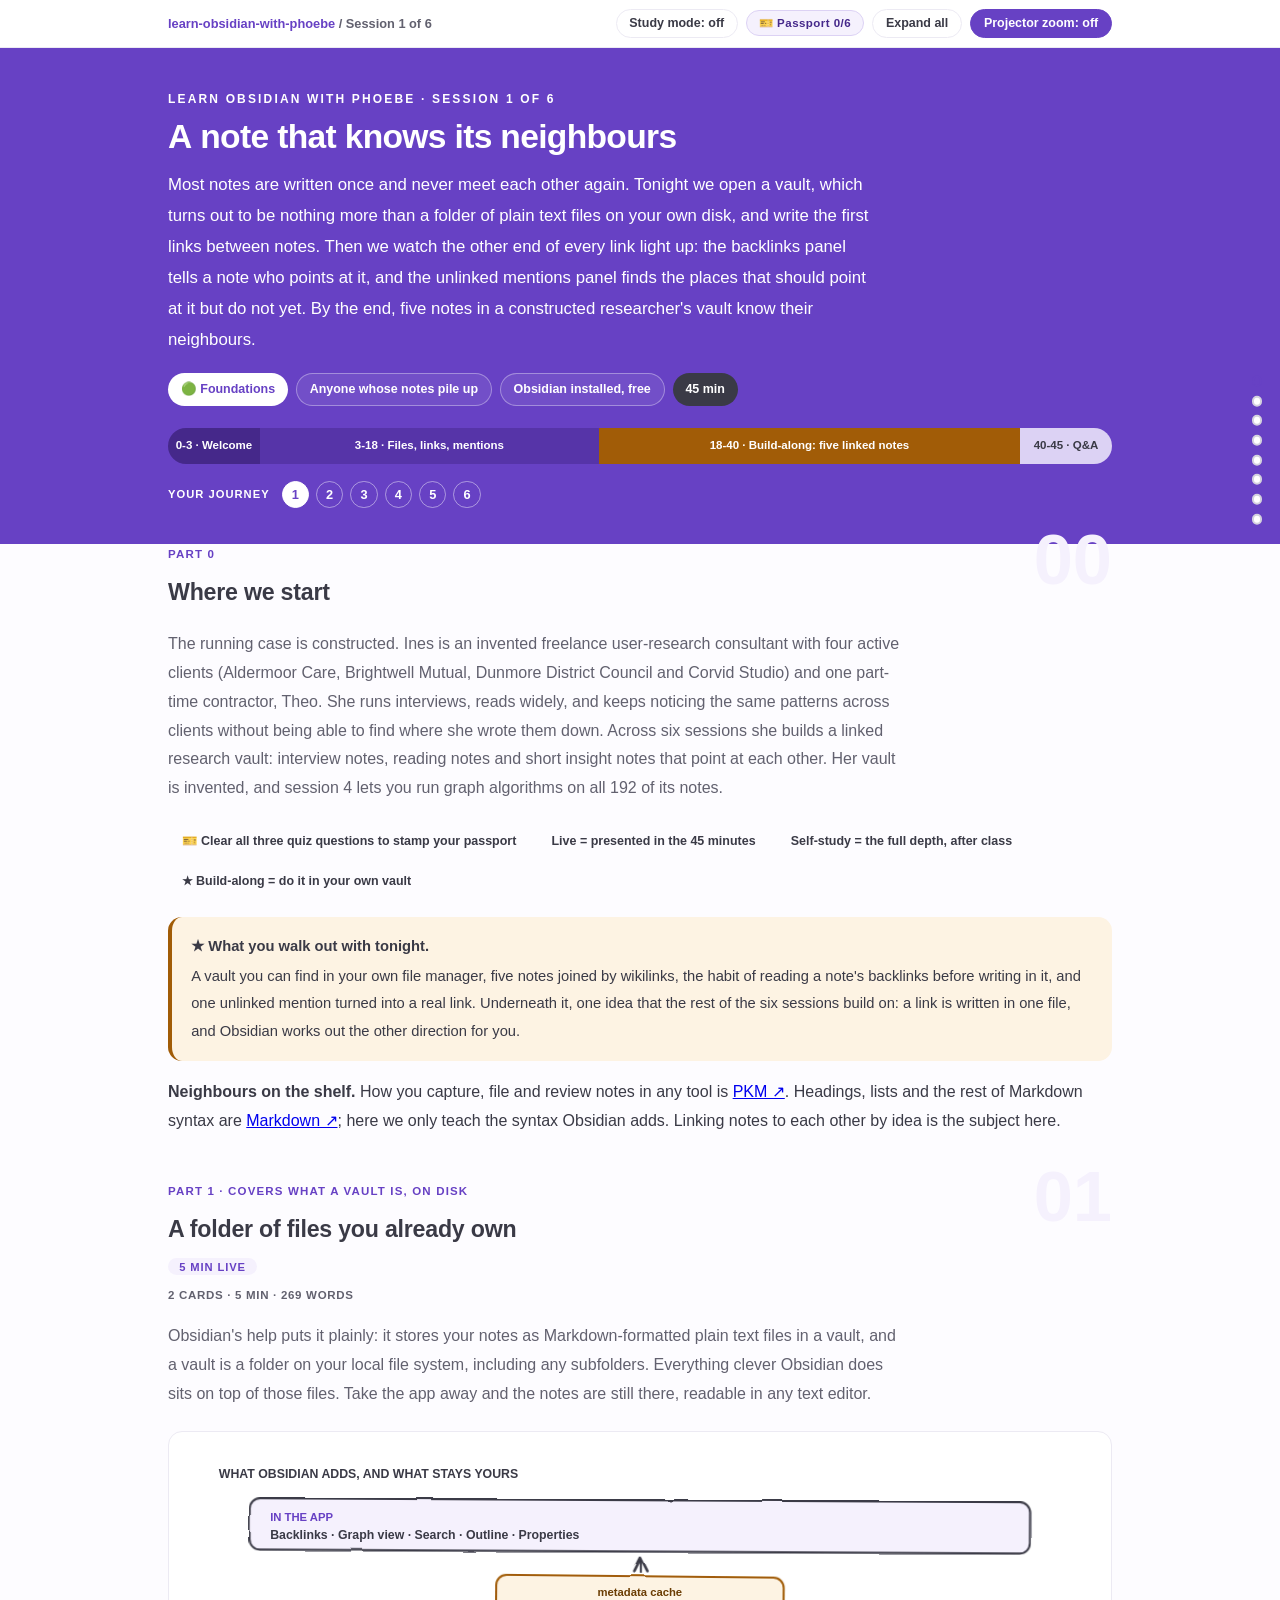
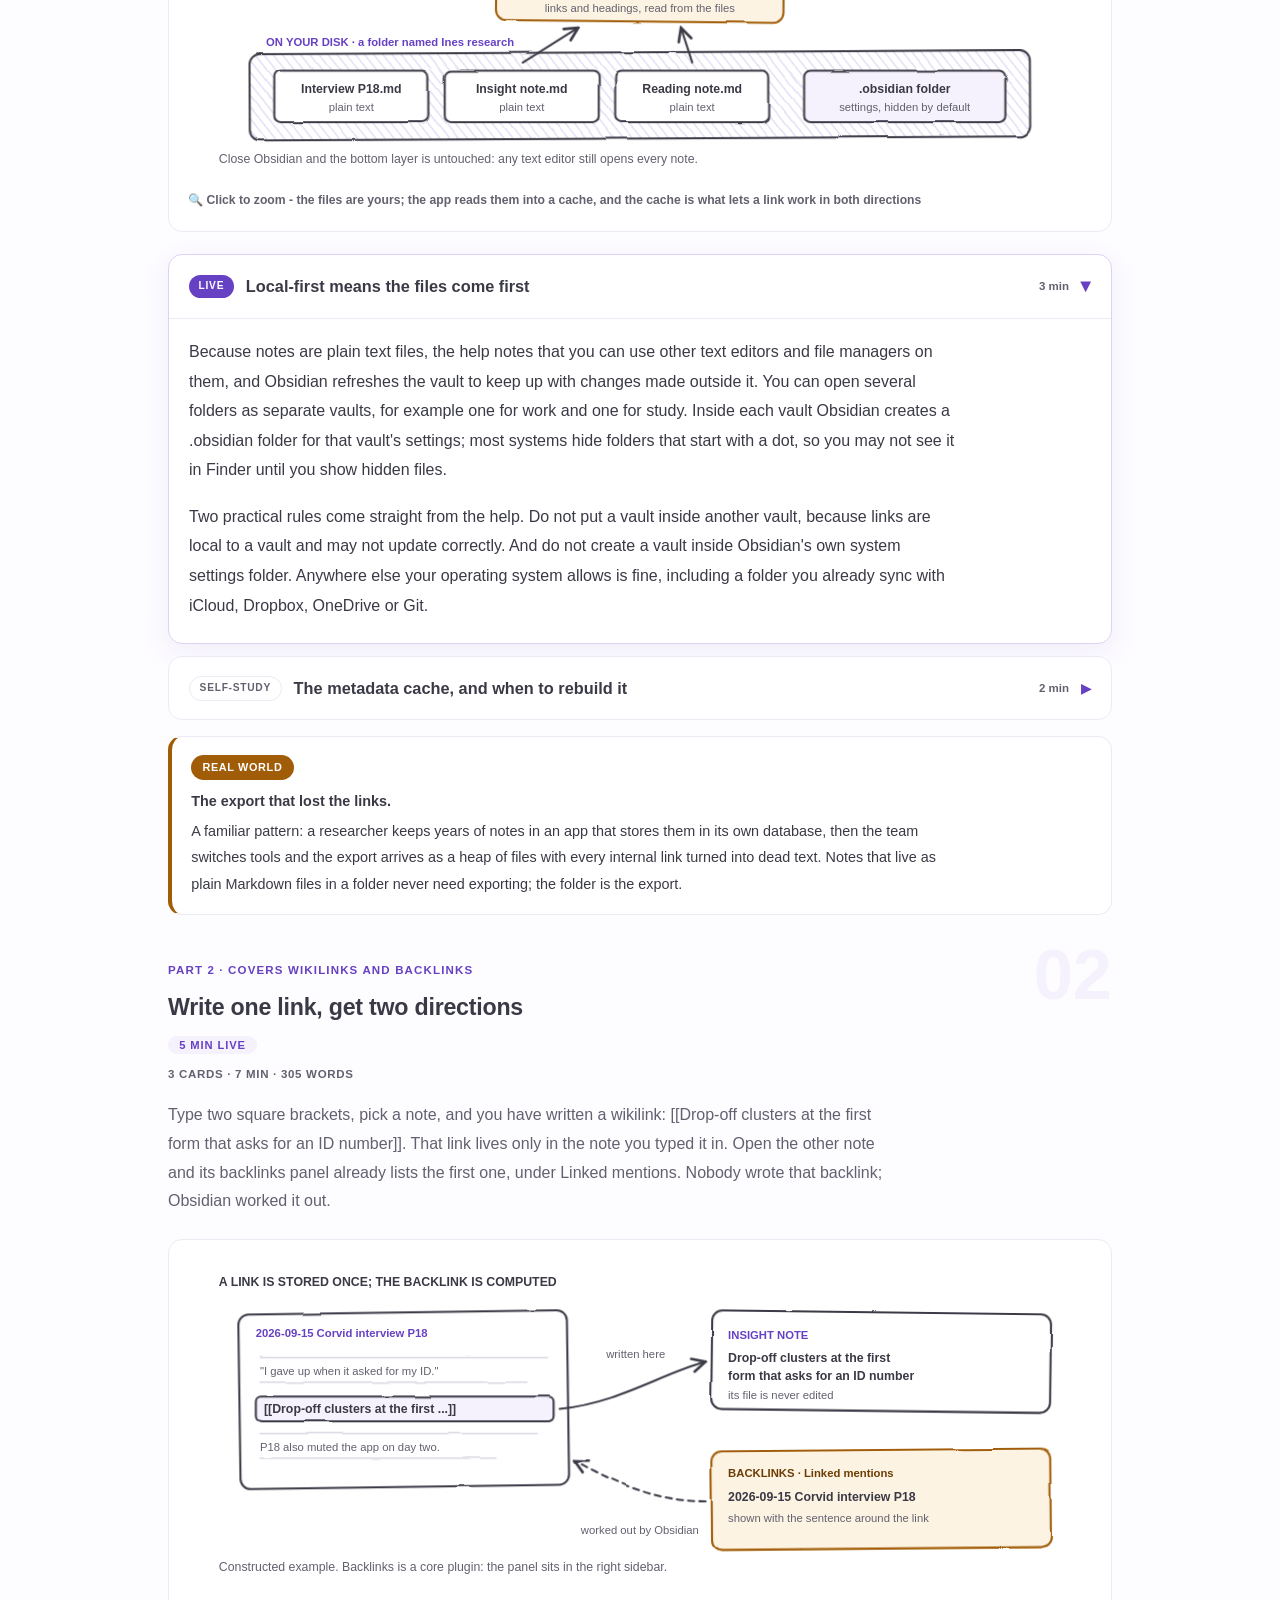
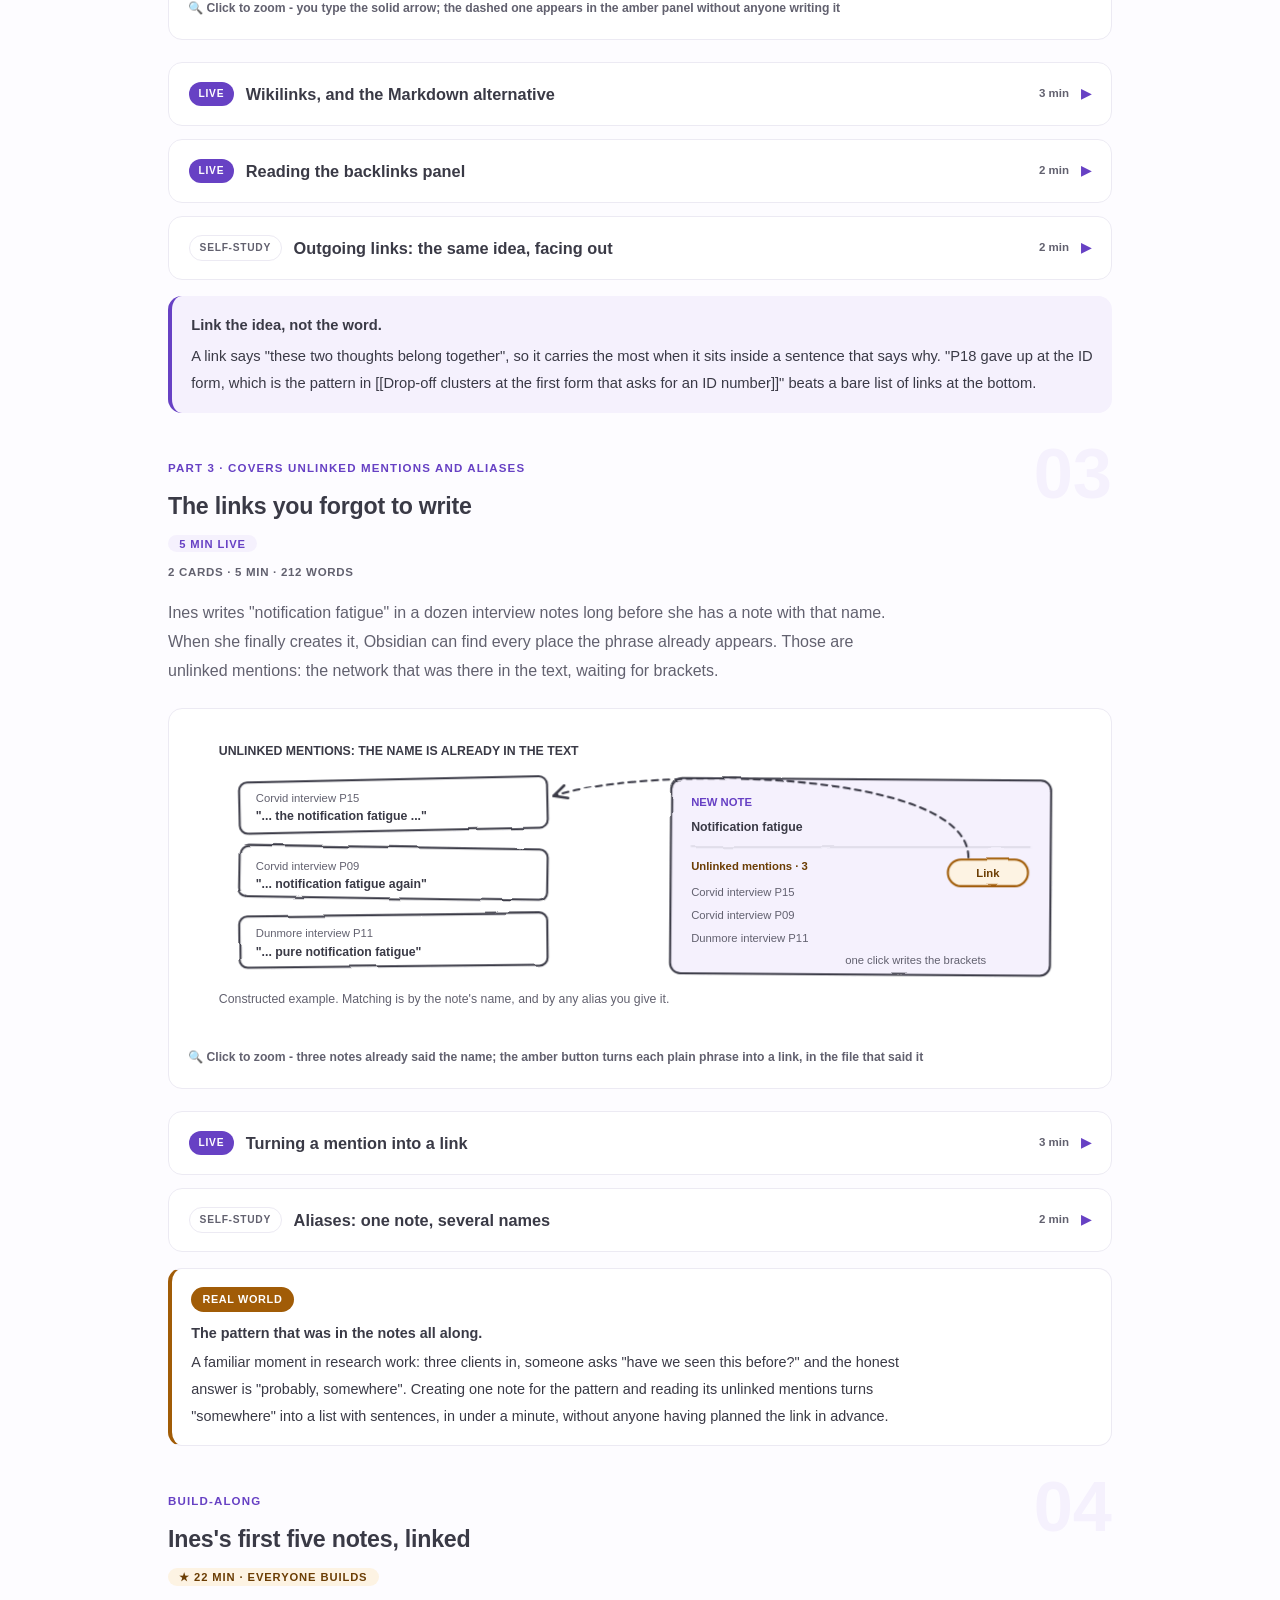
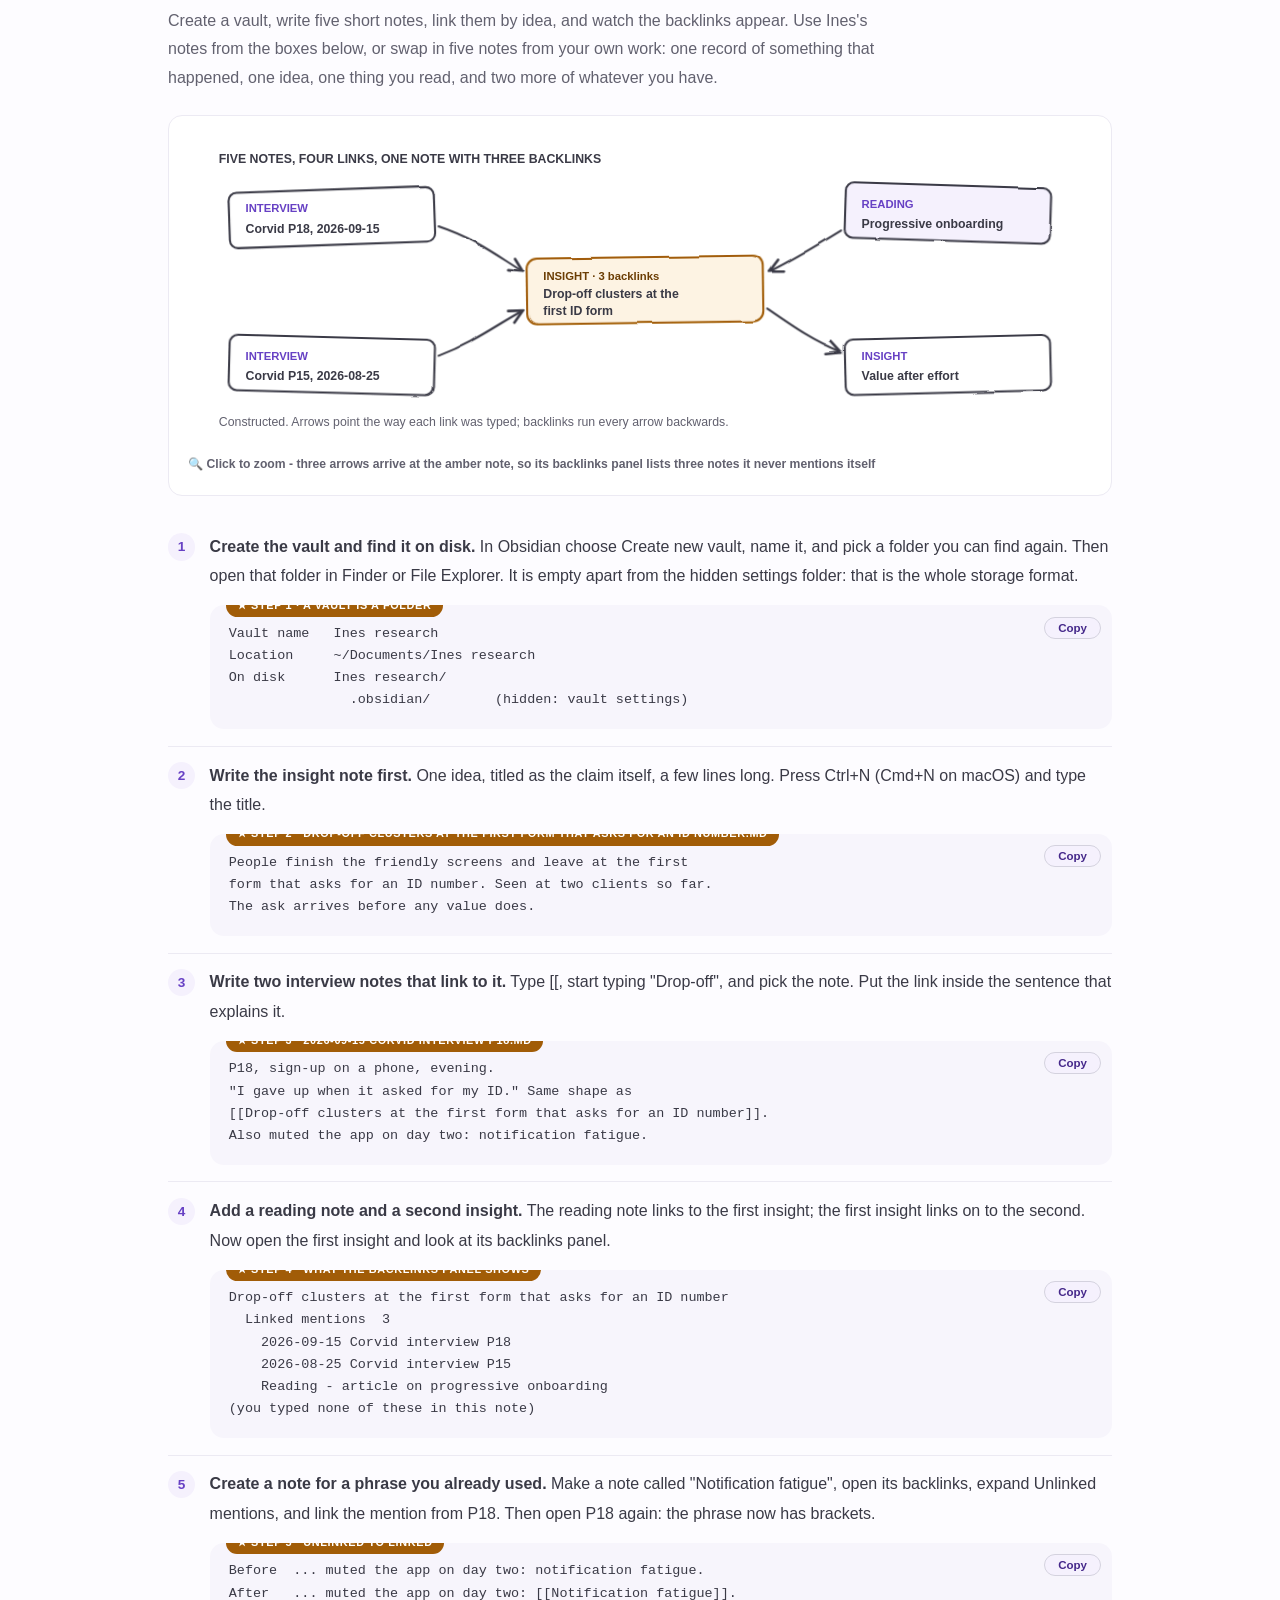
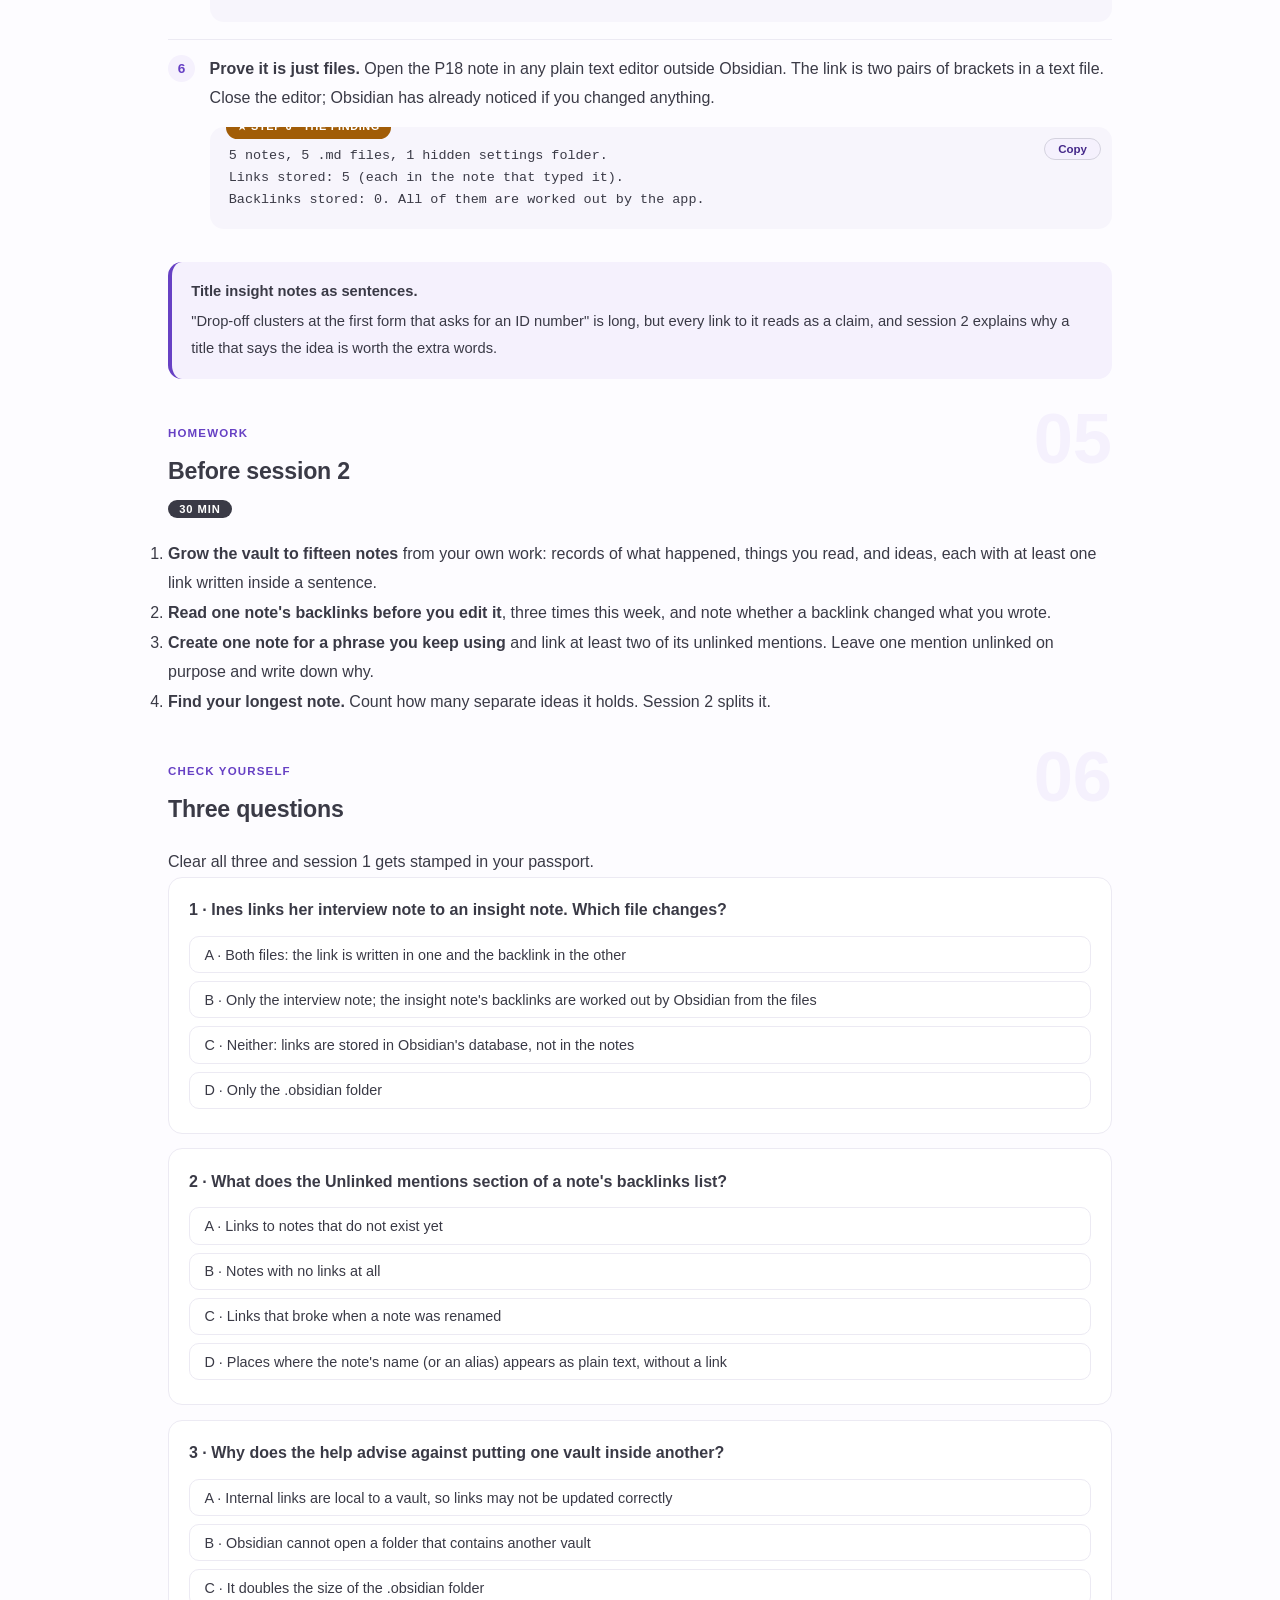
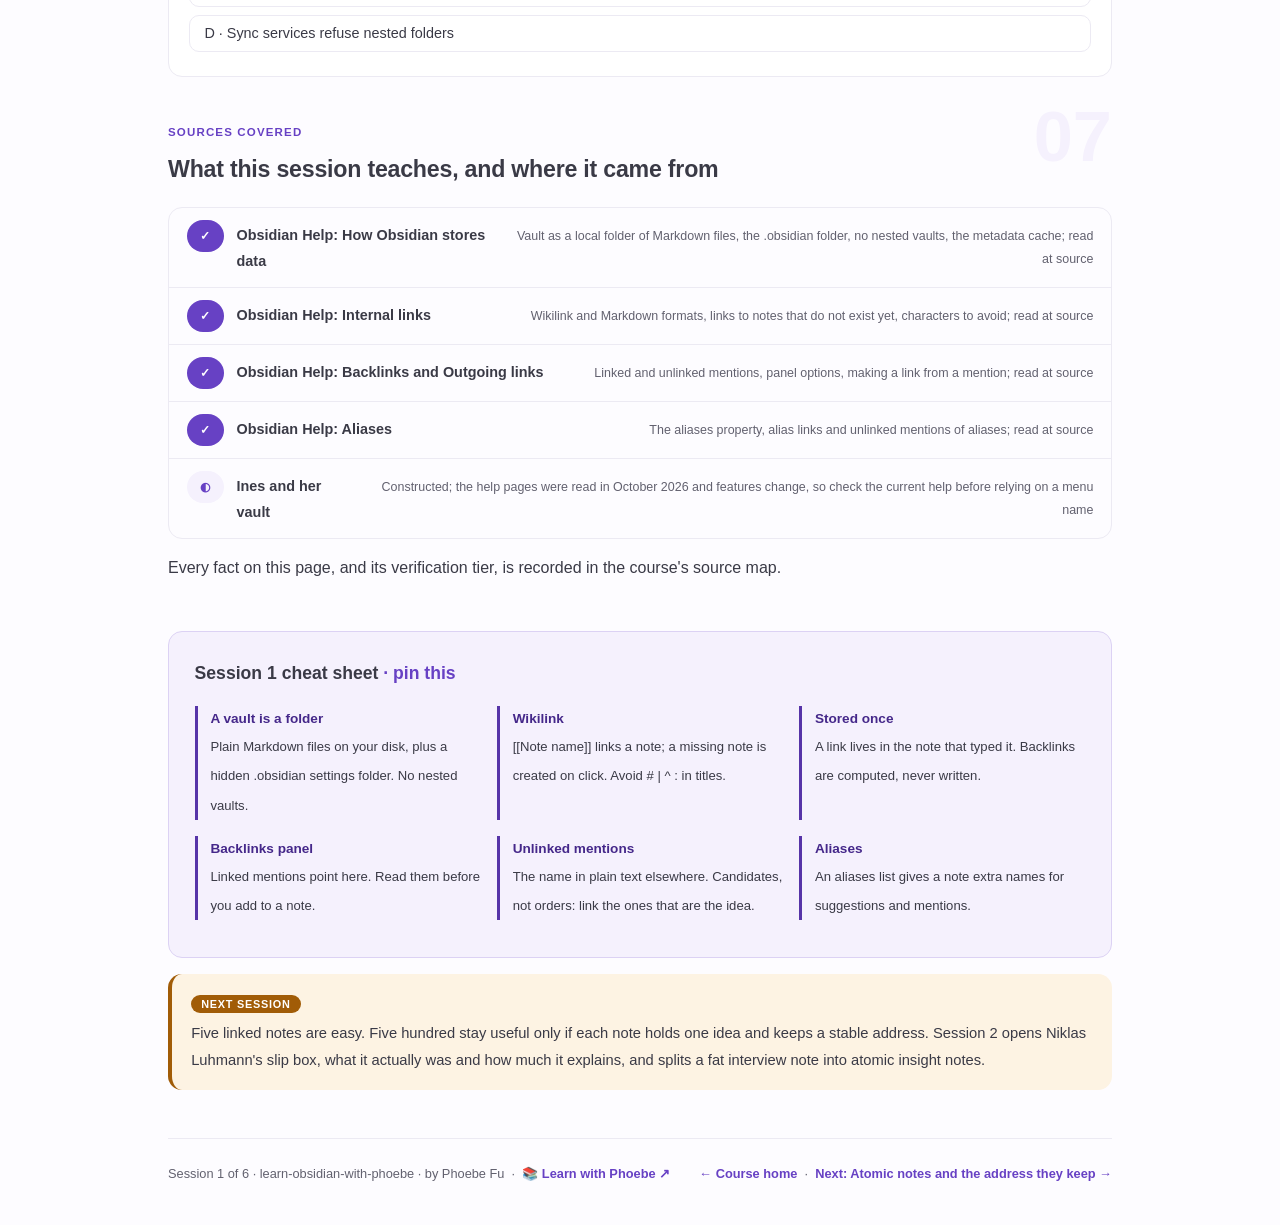
==== courses/01-a-note-that-knows-its-neighbours.html @ ac63a43f "Build learn-obsidian-with-phoebe: six sessions, landing page and in-browser bench All pages pass gat" ====
<!DOCTYPE html>
<html lang="en">
<head>
<meta charset="UTF-8">
<meta name="viewport" content="width=device-width, initial-scale=1.0">
<!-- social:start -->
<meta name="description" content="Session 1 of 6. A vault is a folder of plain Markdown files on your own disk. Write a wikilink in one note and Obsidian shows the other note who points at it: backlinks, linked and unlinked mentions, built on files you own.">
<meta property="og:type" content="article">
<meta property="og:site_name" content="Learn with Phoebe">
<meta property="og:title" content="A note that knows its neighbours - learn obsidian with phoebe">
<meta property="og:description" content="Session 1 of 6. Local files, wikilinks, backlinks and unlinked mentions: a note that knows who points at it.">
<meta property="og:url" content="https://phoebefu6.github.io/learn-obsidian-with-phoebe/courses/01-a-note-that-knows-its-neighbours.html">
<meta property="og:image" content="https://phoebefu6.github.io/learn-obsidian-with-phoebe/assets/og-cover.png">
<meta property="og:image:width" content="1200">
<meta property="og:image:height" content="630">
<meta name="twitter:card" content="summary_large_image">
<meta name="twitter:title" content="A note that knows its neighbours - learn obsidian with phoebe">
<meta name="twitter:description" content="Session 1 of 6. Local files, wikilinks, backlinks and unlinked mentions.">
<meta name="twitter:image" content="https://phoebefu6.github.io/learn-obsidian-with-phoebe/assets/og-cover.png">
<!-- social:end -->
<title>Session 1 · A note that knows its neighbours - learn obsidian with phoebe</title>
<link rel="stylesheet" href="../assets/style.css?v=2">
</head>
<body>

<div class="toolbar">
  <div class="wrap">
    <span class="crumb"><a href="../index.html">learn-obsidian-with-phoebe</a> / Session 1 of 6</span>
    <button class="btn" id="toggle-all" type="button">Expand all</button>
    <button class="btn primary" id="zoom-toggle" type="button">Projector zoom: off</button>
  </div>
</div>

<header class="masthead">
  <div class="wrap">
    <div class="eyebrow">Learn Obsidian with Phoebe · Session 1 of 6</div>
    <h1>A note that knows its <span class="accent">neighbours</span></h1>
    <p class="sub">Most notes are written once and never meet each other again. Tonight we open a vault, which turns out to be nothing more than a folder of plain text files on your own disk, and write the first links between notes. Then we watch the other end of every link light up: the backlinks panel tells a note who points at it, and the unlinked mentions panel finds the places that should point at it but do not yet. By the end, five notes in a constructed researcher's vault know their neighbours.</p>
    <div class="chip-row">
      <span class="chip level">🟢 Foundations</span>
      <span class="chip audience">Anyone whose notes pile up</span>
      <span class="chip audience">Obsidian installed, free</span>
      <span class="chip time">45 min</span>
    </div>
    <div class="agenda">
      <span class="a1" style="flex:1">0-3 · Welcome</span>
      <span class="a2" style="flex:4">3-18 · Files, links, mentions</span>
      <span class="a3" style="flex:5">18-40 · Build-along: five linked notes</span>
      <span class="a4" style="flex:1">40-45 · Q&amp;A</span>
    </div>
  </div>
</header>

<main class="wrap">

  <section class="section" id="intro">
    <div class="section-kicker">
      <span class="klabel">Part 0</span>
      <h2>Where we start</h2>
    </div>
    <p class="lede">The running case is constructed. Ines is an invented freelance user-research consultant with four active clients (Aldermoor Care, Brightwell Mutual, Dunmore District Council and Corvid Studio) and one part-time contractor, Theo. She runs interviews, reads widely, and keeps noticing the same patterns across clients without being able to find where she wrote them down. Across six sessions she builds a linked research vault: interview notes, reading notes and short insight notes that point at each other. Her vault is invented, and session 4 lets you run graph algorithms on all 192 of its notes.</p>

    <div class="legend">
      <span class="pill">🎫 Clear all three quiz questions to stamp your passport</span>
      <span class="pill">Live = presented in the 45 minutes</span>
      <span class="pill">Self-study = the full depth, after class</span>
      <span class="pill">★ Build-along = do it in your own vault</span>
    </div>

    <div class="callout win">
      <p><strong>★ What you walk out with tonight.</strong> A vault you can find in your own file manager, five notes joined by wikilinks, the habit of reading a note's backlinks before writing in it, and one unlinked mention turned into a real link. Underneath it, one idea that the rest of the six sessions build on: a link is written in one file, and Obsidian works out the other direction for you.</p>
    </div>

    <p><strong>Neighbours on the shelf.</strong> How you capture, file and review notes in any tool is <a href="https://phoebefu6.github.io/learn-pkm-with-phoebe/">PKM ↗</a>. Headings, lists and the rest of Markdown syntax are <a href="https://phoebefu6.github.io/learn-markdown-with-phoebe/">Markdown ↗</a>; here we only teach the syntax Obsidian adds. Linking notes to each other by idea is the subject here.</p>
  </section>

  <section class="section" id="part-1">
    <div class="section-kicker">
      <span class="klabel">Part 1 · covers what a vault is, on disk</span>
      <h2>A folder of files you already own</h2>
      <span class="tag concept">5 min live</span>
    </div>
    <p class="lede">Obsidian's help puts it plainly: it stores your notes as Markdown-formatted plain text files in a vault, and a vault is a folder on your local file system, including any subfolders. Everything clever Obsidian does sits on top of those files. Take the app away and the notes are still there, readable in any text editor.</p>

    <figure class="zoomable">
      <svg viewBox="0 0 880 320" xmlns="http://www.w3.org/2000/svg" role="img" aria-label="Two layers. The bottom layer is a folder on your disk named Ines research, holding plain Markdown files and a hidden .obsidian settings folder; any text editor can open the files. The top layer is Obsidian, which reads the files into a metadata cache and from it draws backlinks, the graph view, search and the outline. Arrows go up from files to cache to features. The metadata cache is highlighted in amber as the piece that makes links work both ways.">
        <defs>
          <filter id="o1aSk" x="-3%" y="-3%" width="106%" height="106%"><feTurbulence type="fractalNoise" baseFrequency="0.02" numOctaves="2" seed="11" result="n"/><feDisplacementMap in="SourceGraphic" in2="n" scale="2.4" xChannelSelector="R" yChannelSelector="G"/></filter>
          <pattern id="o1aHc" patternUnits="userSpaceOnUse" width="7" height="7" patternTransform="rotate(-38)"><line x1="0" y1="0" x2="0" y2="7" stroke="#6741C4" stroke-width="1" opacity=".5"/></pattern>
          <marker id="o1aAr" viewBox="0 0 10 10" refX="9" refY="5" markerWidth="8" markerHeight="8" orient="auto"><path d="M1 1 L9 5 L1 9" fill="none" stroke="#3A3A46" stroke-width="1.6" stroke-linecap="round"/></marker>
        </defs>
        <style>
          .o1aH { font: 800 12px Inter, sans-serif; fill: #3A3A46; }
          .o1aL { font: 600 12px Inter, sans-serif; fill: #3A3A46; }
          .o1aS { font: 400 11px Inter, sans-serif; fill: #62616F; }
          .o1aB { font: 800 11px Inter, sans-serif; fill: #6B3D04; }
          .o1aA { font: 700 11px Inter, sans-serif; fill: #6741C4; }
          .o1aN { font: 400 12px Inter, sans-serif; fill: #62616F; }
        </style>

        <text class="o1aH" x="30" y="26">WHAT OBSIDIAN ADDS, AND WHAT STAYS YOURS</text>

        <g filter="url(#o1aSk)" fill="none" stroke="#3A3A46" stroke-width="2" stroke-linecap="round" stroke-linejoin="round">
          <rect x="60" y="196" width="760" height="84" rx="10" transform="rotate(-0.3 440 238)" fill="url(#o1aHc)"/>
          <rect x="84" y="214" width="150" height="50" rx="6" fill="#FFFFFF"/>
          <rect x="250" y="214" width="150" height="50" rx="6" fill="#FFFFFF"/>
          <rect x="416" y="214" width="150" height="50" rx="6" fill="#FFFFFF"/>
          <rect x="600" y="214" width="196" height="50" rx="6" fill="#F5F1FD"/>
          <rect x="300" y="122" width="280" height="44" rx="10" transform="rotate(0.6 440 144)" fill="#FDF3E3" stroke="#A15C07"/>
          <rect x="60" y="48" width="760" height="50" rx="10" transform="rotate(0.3 440 73)" fill="#F5F1FD"/>
          <path d="M326 206 L380 172" marker-end="url(#o1aAr)"/>
          <path d="M491 206 L480 172" marker-end="url(#o1aAr)"/>
          <path d="M440 118 L440 104" marker-end="url(#o1aAr)"/>
        </g>

        <text class="o1aA" x="76" y="190">ON YOUR DISK · a folder named Ines research</text>
        <text class="o1aL" x="159" y="236" text-anchor="middle">Interview P18.md</text>
        <text class="o1aS" x="159" y="253" text-anchor="middle">plain text</text>
        <text class="o1aL" x="325" y="236" text-anchor="middle">Insight note.md</text>
        <text class="o1aS" x="325" y="253" text-anchor="middle">plain text</text>
        <text class="o1aL" x="491" y="236" text-anchor="middle">Reading note.md</text>
        <text class="o1aS" x="491" y="253" text-anchor="middle">plain text</text>
        <text class="o1aL" x="698" y="236" text-anchor="middle">.obsidian folder</text>
        <text class="o1aS" x="698" y="253" text-anchor="middle">settings, hidden by default</text>
        <text class="o1aB" x="440" y="141" text-anchor="middle">metadata cache</text>
        <text class="o1aS" x="440" y="157" text-anchor="middle">links and headings, read from the files</text>
        <text class="o1aA" x="80" y="68">IN THE APP</text>
        <text class="o1aL" x="80" y="86">Backlinks · Graph view · Search · Outline · Properties</text>

        <text class="o1aN" x="30" y="304">Close Obsidian and the bottom layer is untouched: any text editor still opens every note.</text>
      </svg>
      <figcaption>🔍 Click to zoom - the files are yours; the app reads them into a cache, and the cache is what lets a link work in both directions</figcaption>
    </figure>

    <details class="card" open>
      <summary><span class="mode live">Live</span>Local-first means the files come first<span class="mini">3 min</span><span class="caret">▶</span></summary>
      <div class="body">
        <p>Because notes are plain text files, the help notes that you can use other text editors and file managers on them, and Obsidian refreshes the vault to keep up with changes made outside it. You can open several folders as separate vaults, for example one for work and one for study. Inside each vault Obsidian creates a <span class="mono">.obsidian</span> folder for that vault's settings; most systems hide folders that start with a dot, so you may not see it in Finder until you show hidden files.</p>
        <p>Two practical rules come straight from the help. Do not put a vault inside another vault, because links are local to a vault and may not update correctly. And do not create a vault inside Obsidian's own system settings folder. Anywhere else your operating system allows is fine, including a folder you already sync with iCloud, Dropbox, OneDrive or Git.</p>
      </div>
    </details>

    <details class="card">
      <summary><span class="mode self">Self-study</span>The metadata cache, and when to rebuild it<span class="mini">2 min</span><span class="caret">▶</span></summary>
      <div class="body">
        <p>To stay fast, Obsidian keeps a local record of metadata about the files in your vault, which the help calls the <strong>metadata cache</strong>. It powers many features, from the graph view to the outline. It is rebuilt from the files, never the other way round, so it can be thrown away safely. If it ever drifts out of sync with the files (rare, usually after heavy edits outside the app), rebuild it under Settings, Files and links.</p>
        <p>This is the quiet reason backlinks work. A link is written in exactly one file, the one that contains <span class="mono">[[...]]</span>. The note being linked to is never edited. Obsidian reads every file, notices the link, and shows it from the other side. Part 2 makes that visible.</p>
      </div>
    </details>

    <div class="callout example">
      <span class="ex-pill">Real world</span>
      <p><strong>The export that lost the links.</strong> A familiar pattern: a researcher keeps years of notes in an app that stores them in its own database, then the team switches tools and the export arrives as a heap of files with every internal link turned into dead text. Notes that live as plain Markdown files in a folder never need exporting; the folder is the export.</p>
    </div>
  </section>

  <section class="section" id="part-2">
    <div class="section-kicker">
      <span class="klabel">Part 2 · covers wikilinks and backlinks</span>
      <h2>Write one link, get two directions</h2>
      <span class="tag concept">5 min live</span>
    </div>
    <p class="lede">Type two square brackets, pick a note, and you have written a wikilink: <span class="mono">[[Drop-off clusters at the first form that asks for an ID number]]</span>. That link lives only in the note you typed it in. Open the other note and its backlinks panel already lists the first one, under Linked mentions. Nobody wrote that backlink; Obsidian worked it out.</p>

    <figure class="zoomable">
      <svg viewBox="0 0 880 320" xmlns="http://www.w3.org/2000/svg" role="img" aria-label="Left: Ines's interview note for Corvid participant 18, whose text contains a wikilink to an insight note. A solid arrow, labelled written here, runs from the interview to the insight note on the right. Under the insight note, its backlinks panel lists the interview under Linked mentions, joined by a dashed arrow labelled worked out by Obsidian. The backlinks panel is highlighted in amber. The insight note's file is unchanged.">
        <defs>
          <filter id="o1bSk" x="-3%" y="-3%" width="106%" height="106%"><feTurbulence type="fractalNoise" baseFrequency="0.02" numOctaves="2" seed="23" result="n"/><feDisplacementMap in="SourceGraphic" in2="n" scale="2.4" xChannelSelector="R" yChannelSelector="G"/></filter>
          <marker id="o1bAr" viewBox="0 0 10 10" refX="9" refY="5" markerWidth="8" markerHeight="8" orient="auto"><path d="M1 1 L9 5 L1 9" fill="none" stroke="#3A3A46" stroke-width="1.6" stroke-linecap="round"/></marker>
        </defs>
        <style>
          .o1bH { font: 800 12px Inter, sans-serif; fill: #3A3A46; }
          .o1bL { font: 600 12px Inter, sans-serif; fill: #3A3A46; }
          .o1bS { font: 400 11px Inter, sans-serif; fill: #62616F; }
          .o1bB { font: 800 11px Inter, sans-serif; fill: #6B3D04; }
          .o1bA { font: 700 11px Inter, sans-serif; fill: #6741C4; }
          .o1bN { font: 400 12px Inter, sans-serif; fill: #62616F; }
        </style>

        <text class="o1bH" x="30" y="26">A LINK IS STORED ONCE; THE BACKLINK IS COMPUTED</text>

        <g filter="url(#o1bSk)" fill="none" stroke="#3A3A46" stroke-width="2" stroke-linecap="round" stroke-linejoin="round">
          <rect x="50" y="52" width="320" height="170" rx="10" transform="rotate(-0.8 210 137)" fill="#FFFFFF"/>
          <path d="M70 96 L350 96 M70 120 L330 120 M70 170 L340 170 M70 194 L300 194" stroke="#D4D2DE" stroke-width="1.2"/>
          <rect x="66" y="134" width="290" height="24" rx="5" fill="#F5F1FD"/>
          <rect x="510" y="52" width="330" height="96" rx="10" transform="rotate(0.7 675 100)" fill="#FFFFFF"/>
          <rect x="510" y="186" width="330" height="96" rx="10" transform="rotate(-0.5 675 234)" fill="#FDF3E3" stroke="#A15C07"/>
          <path d="M362 146 C420 140 460 112 504 100" marker-end="url(#o1bAr)"/>
          <path d="M504 236 C450 236 410 214 376 196" stroke-dasharray="6 5" marker-end="url(#o1bAr)"/>
        </g>

        <text class="o1bA" x="66" y="76">2026-09-15 Corvid interview P18</text>
        <text class="o1bS" x="70" y="113">"I gave up when it asked for my ID."</text>
        <text class="o1bL" x="74" y="150">[[Drop-off clusters at the first ...]]</text>
        <text class="o1bS" x="70" y="187">P18 also muted the app on day two.</text>
        <text class="o1bA" x="526" y="78">INSIGHT NOTE</text>
        <text class="o1bL" x="526" y="100">Drop-off clusters at the first</text>
        <text class="o1bL" x="526" y="118">form that asks for an ID number</text>
        <text class="o1bS" x="526" y="136">its file is never edited</text>
        <text class="o1bB" x="526" y="212">BACKLINKS · Linked mentions</text>
        <text class="o1bL" x="526" y="236">2026-09-15 Corvid interview P18</text>
        <text class="o1bS" x="526" y="256">shown with the sentence around the link</text>
        <text class="o1bS" x="436" y="96" text-anchor="middle">written here</text>
        <text class="o1bS" x="440" y="268" text-anchor="middle">worked out by Obsidian</text>

        <text class="o1bN" x="30" y="304">Constructed example. Backlinks is a core plugin: the panel sits in the right sidebar.</text>
      </svg>
      <figcaption>🔍 Click to zoom - you type the solid arrow; the dashed one appears in the amber panel without anyone writing it</figcaption>
    </figure>

    <details class="card">
      <summary><span class="mode live">Live</span>Wikilinks, and the Markdown alternative<span class="mini">3 min</span><span class="caret">▶</span></summary>
      <div class="body">
        <p>Obsidian supports two link formats that mean the same thing: the <strong>wikilink</strong> <span class="mono">[[Three laws of motion]]</span> and the standard Markdown link <span class="mono">[Three laws of motion](Three%20laws%20of%20motion.md)</span>. Wikilinks are the default because they are compact. If other tools must read your notes, switch off Use [[Wikilinks]] under Settings, Files and links; typing <span class="mono">[[</span> still autocompletes and Obsidian writes the Markdown form for you.</p>
        <p>A link to a note that does not exist yet is allowed. Click it and Obsidian creates the note. That makes linking a way of planning: write the idea's name now, fill it in later. The help warns that the characters <span class="mono"># | ^ : %% [[ ]]</span> may not work inside a link, so keep them out of note titles.</p>
      </div>
    </details>

    <details class="card">
      <summary><span class="mode live">Live</span>Reading the backlinks panel<span class="mini">2 min</span><span class="caret">▶</span></summary>
      <div class="body">
        <p>The Backlinks core plugin shows two collapsible sections for the active note. <strong>Linked mentions</strong> are notes that contain an internal link to it. <strong>Unlinked mentions</strong> are places where the note's name appears without a link (Part 3). Options let you show more context around each mention, change the sort order and filter the list. If the tab is missing, run Backlinks: Show backlinks from the command palette; turn on Backlink in document to show them at the foot of every note instead.</p>
        <p>The working habit: before you add to a note, read its backlinks. They are every earlier moment you thought this idea was relevant to something else, which is often more useful than the note itself.</p>
      </div>
    </details>

    <details class="card">
      <summary><span class="mode self">Self-study</span>Outgoing links: the same idea, facing out<span class="mini">2 min</span><span class="caret">▶</span></summary>
      <div class="body">
        <p>The Outgoing links core plugin is the mirror image. Its Links section lists every link in the active note; its Unlinked mentions section lists text in the active note that matches the name or alias of another note in the vault. Between the two panels you see a note's whole neighbourhood: who it points at, who points at it, and who it should probably point at.</p>
      </div>
    </details>

    <div class="callout tip">
      <p><strong>Link the idea, not the word.</strong> A link says "these two thoughts belong together", so it carries the most when it sits inside a sentence that says why. "P18 gave up at the ID form, which is the pattern in [[Drop-off clusters at the first form that asks for an ID number]]" beats a bare list of links at the bottom.</p>
    </div>
  </section>

  <section class="section" id="part-3">
    <div class="section-kicker">
      <span class="klabel">Part 3 · covers unlinked mentions and aliases</span>
      <h2>The links you forgot to write</h2>
      <span class="tag concept">5 min live</span>
    </div>
    <p class="lede">Ines writes "notification fatigue" in a dozen interview notes long before she has a note with that name. When she finally creates it, Obsidian can find every place the phrase already appears. Those are unlinked mentions: the network that was there in the text, waiting for brackets.</p>

    <figure class="zoomable">
      <svg viewBox="0 0 880 300" xmlns="http://www.w3.org/2000/svg" role="img" aria-label="Three interview notes on the left each contain the plain phrase notification fatigue, with no brackets. On the right, the new note Notification fatigue starts reading in. Its Unlinked mentions panel lists all three interviews, and one row has a Link button. An arrow shows the click turning the plain phrase into a wikilink in the first interview. The Link button is highlighted in amber.">
        <defs>
          <filter id="o1cSk" x="-3%" y="-3%" width="106%" height="106%"><feTurbulence type="fractalNoise" baseFrequency="0.02" numOctaves="2" seed="37" result="n"/><feDisplacementMap in="SourceGraphic" in2="n" scale="2.4" xChannelSelector="R" yChannelSelector="G"/></filter>
          <marker id="o1cAr" viewBox="0 0 10 10" refX="9" refY="5" markerWidth="8" markerHeight="8" orient="auto"><path d="M1 1 L9 5 L1 9" fill="none" stroke="#3A3A46" stroke-width="1.6" stroke-linecap="round"/></marker>
        </defs>
        <style>
          .o1cH { font: 800 12px Inter, sans-serif; fill: #3A3A46; }
          .o1cL { font: 600 12px Inter, sans-serif; fill: #3A3A46; }
          .o1cS { font: 400 11px Inter, sans-serif; fill: #62616F; }
          .o1cB { font: 800 11px Inter, sans-serif; fill: #6B3D04; }
          .o1cA { font: 700 11px Inter, sans-serif; fill: #6741C4; }
          .o1cN { font: 400 12px Inter, sans-serif; fill: #62616F; }
        </style>

        <text class="o1cH" x="30" y="26">UNLINKED MENTIONS: THE NAME IS ALREADY IN THE TEXT</text>

        <g filter="url(#o1cSk)" fill="none" stroke="#3A3A46" stroke-width="2" stroke-linecap="round" stroke-linejoin="round">
          <rect x="50" y="50" width="300" height="50" rx="8" transform="rotate(-1.2 200 75)" fill="#FFFFFF"/>
          <rect x="50" y="116" width="300" height="50" rx="8" transform="rotate(0.9 200 141)" fill="#FFFFFF"/>
          <rect x="50" y="182" width="300" height="50" rx="8" transform="rotate(-0.6 200 207)" fill="#FFFFFF"/>
          <rect x="470" y="50" width="370" height="190" rx="10" transform="rotate(0.4 655 145)" fill="#F5F1FD"/>
          <path d="M490 116 L820 116" stroke="#D4D2DE" stroke-width="1.2"/>
          <rect x="740" y="128" width="78" height="26" rx="13" fill="#FDF3E3" stroke="#A15C07"/>
          <path d="M760 126 C760 40 450 36 356 66" stroke-dasharray="6 5" marker-end="url(#o1cAr)"/>
        </g>

        <text class="o1cS" x="66" y="72">Corvid interview P15</text>
        <text class="o1cL" x="66" y="90">"... the notification fatigue ..."</text>
        <text class="o1cS" x="66" y="138">Corvid interview P09</text>
        <text class="o1cL" x="66" y="156">"... notification fatigue again"</text>
        <text class="o1cS" x="66" y="204">Dunmore interview P11</text>
        <text class="o1cL" x="66" y="222">"... pure notification fatigue"</text>
        <text class="o1cA" x="490" y="76">NEW NOTE</text>
        <text class="o1cL" x="490" y="100">Notification fatigue</text>
        <text class="o1cB" x="490" y="138">Unlinked mentions · 3</text>
        <text class="o1cB" x="779" y="145" text-anchor="middle">Link</text>
        <text class="o1cS" x="490" y="164">Corvid interview P15</text>
        <text class="o1cS" x="490" y="186">Corvid interview P09</text>
        <text class="o1cS" x="490" y="208">Dunmore interview P11</text>
        <text class="o1cS" x="640" y="230">one click writes the brackets</text>

        <text class="o1cN" x="30" y="268">Constructed example. Matching is by the note's name, and by any alias you give it.</text>
      </svg>
      <figcaption>🔍 Click to zoom - three notes already said the name; the amber button turns each plain phrase into a link, in the file that said it</figcaption>
    </figure>

    <details class="card">
      <summary><span class="mode live">Live</span>Turning a mention into a link<span class="mini">3 min</span><span class="caret">▶</span></summary>
      <div class="body">
        <p>Open the new note's backlinks and expand Unlinked mentions. Each row shows the sentence where the name appears. Linking it rewrites that sentence in the other note with brackets around the phrase, so the link is stored where the mention was, exactly like a link you typed. The Outgoing links panel offers the same move from the other side; there the help's instruction is to click the button with the note's name.</p>
        <p>Not every mention deserves a link. "Notification fatigue" in a quote from P15 is the idea; "notification fatigue" in an email subject you pasted is not. Unlinked mentions is a list of candidates, and the judgement stays with you. Session 4 measures what happens when you link every mention without judgement.</p>
      </div>
    </details>

    <details class="card">
      <summary><span class="mode self">Self-study</span>Aliases: one note, several names<span class="mini">2 min</span><span class="caret">▶</span></summary>
      <div class="body">
        <p>People write the same idea several ways. Add an <span class="mono">aliases</span> property to the note, as a YAML list, and Obsidian treats each alias as another name: aliases appear in link suggestions, and Backlinks finds unlinked mentions of them too. Linking through an alias writes the link as <span class="mono">[[Notification fatigue|alert overload]]</span>, keeping the real note name as the destination.</p>
        <div class="prompt-box good"><span class="label">Front matter on the note "Notification fatigue"</span>---
aliases:
  - alert overload
  - too many notifications
---</div>
        <p>Properties get their own Part in session 3. For now, one alias list is enough.</p>
      </div>
    </details>

    <div class="callout example">
      <span class="ex-pill">Real world</span>
      <p><strong>The pattern that was in the notes all along.</strong> A familiar moment in research work: three clients in, someone asks "have we seen this before?" and the honest answer is "probably, somewhere". Creating one note for the pattern and reading its unlinked mentions turns "somewhere" into a list with sentences, in under a minute, without anyone having planned the link in advance.</p>
    </div>
  </section>

  <section class="section" id="demo-1">
    <div class="section-kicker">
      <span class="klabel">Build-along</span>
      <h2>Ines's first five notes, linked</h2>
      <span class="tag demo">★ 22 min · everyone builds</span>
    </div>
    <p class="lede">Create a vault, write five short notes, link them by idea, and watch the backlinks appear. Use Ines's notes from the boxes below, or swap in five notes from your own work: one record of something that happened, one idea, one thing you read, and two more of whatever you have.</p>

    <figure class="zoomable">
      <svg viewBox="0 0 880 300" xmlns="http://www.w3.org/2000/svg" role="img" aria-label="Five notes drawn as cards. Two interview notes, Corvid P18 and Corvid P15, each link to an insight note. The insight note Drop-off clusters at the first form that asks for an ID number is in the middle, highlighted in amber, with three links arriving. A reading note on progressive onboarding links to it as well, and the insight links on to a second insight on value after effort. Arrows show the direction each link was written.">
        <defs>
          <filter id="o1dSk" x="-3%" y="-3%" width="106%" height="106%"><feTurbulence type="fractalNoise" baseFrequency="0.02" numOctaves="2" seed="41" result="n"/><feDisplacementMap in="SourceGraphic" in2="n" scale="2.4" xChannelSelector="R" yChannelSelector="G"/></filter>
          <marker id="o1dAr" viewBox="0 0 10 10" refX="9" refY="5" markerWidth="8" markerHeight="8" orient="auto"><path d="M1 1 L9 5 L1 9" fill="none" stroke="#3A3A46" stroke-width="1.6" stroke-linecap="round"/></marker>
        </defs>
        <style>
          .o1dH { font: 800 12px Inter, sans-serif; fill: #3A3A46; }
          .o1dL { font: 600 12px Inter, sans-serif; fill: #3A3A46; }
          .o1dS { font: 400 11px Inter, sans-serif; fill: #62616F; }
          .o1dB { font: 800 11px Inter, sans-serif; fill: #6B3D04; }
          .o1dA { font: 700 11px Inter, sans-serif; fill: #6741C4; }
          .o1dN { font: 400 12px Inter, sans-serif; fill: #62616F; }
        </style>

        <text class="o1dH" x="30" y="26">FIVE NOTES, FOUR LINKS, ONE NOTE WITH THREE BACKLINKS</text>

        <g filter="url(#o1dSk)" fill="none" stroke="#3A3A46" stroke-width="2" stroke-linecap="round" stroke-linejoin="round">
          <rect x="40" y="52" width="200" height="54" rx="8" transform="rotate(-2 140 79)" fill="#FFFFFF"/>
          <rect x="40" y="196" width="200" height="54" rx="8" transform="rotate(1.5 140 223)" fill="#FFFFFF"/>
          <rect x="330" y="118" width="230" height="64" rx="10" transform="rotate(-0.8 445 150)" fill="#FDF3E3" stroke="#A15C07"/>
          <rect x="640" y="48" width="200" height="54" rx="8" transform="rotate(1.8 740 75)" fill="#F5F1FD"/>
          <rect x="640" y="196" width="200" height="54" rx="8" transform="rotate(-1.4 740 223)" fill="#FFFFFF"/>
          <path d="M244 88 C280 100 300 116 326 132" marker-end="url(#o1dAr)"/>
          <path d="M244 214 C280 200 300 184 326 170" marker-end="url(#o1dAr)"/>
          <path d="M636 92 C610 108 590 120 566 132" marker-end="url(#o1dAr)"/>
          <path d="M564 168 C590 186 610 200 636 210" marker-end="url(#o1dAr)"/>
        </g>

        <text class="o1dA" x="56" y="74">INTERVIEW</text>
        <text class="o1dL" x="56" y="94">Corvid P18, 2026-09-15</text>
        <text class="o1dA" x="56" y="218">INTERVIEW</text>
        <text class="o1dL" x="56" y="238">Corvid P15, 2026-08-25</text>
        <text class="o1dB" x="346" y="140">INSIGHT · 3 backlinks</text>
        <text class="o1dL" x="346" y="158">Drop-off clusters at the</text>
        <text class="o1dL" x="346" y="174">first ID form</text>
        <text class="o1dA" x="656" y="70">READING</text>
        <text class="o1dL" x="656" y="90">Progressive onboarding</text>
        <text class="o1dA" x="656" y="218">INSIGHT</text>
        <text class="o1dL" x="656" y="238">Value after effort</text>

        <text class="o1dN" x="30" y="282">Constructed. Arrows point the way each link was typed; backlinks run every arrow backwards.</text>
      </svg>
      <figcaption>🔍 Click to zoom - three arrows arrive at the amber note, so its backlinks panel lists three notes it never mentions itself</figcaption>
    </figure>

    <div class="steps">
      <div class="step">
        <p><strong>Create the vault and find it on disk.</strong> In Obsidian choose Create new vault, name it, and pick a folder you can find again. Then open that folder in Finder or File Explorer. It is empty apart from the hidden settings folder: that is the whole storage format.</p>
        <div class="prompt-box good"><span class="label">★ Step 1 · a vault is a folder</span>Vault name   Ines research
Location     ~/Documents/Ines research
On disk      Ines research/
               .obsidian/        (hidden: vault settings)</div>
      </div>
      <div class="step">
        <p><strong>Write the insight note first.</strong> One idea, titled as the claim itself, a few lines long. Press Ctrl+N (Cmd+N on macOS) and type the title.</p>
        <div class="prompt-box good"><span class="label">★ Step 2 · Drop-off clusters at the first form that asks for an ID number.md</span>People finish the friendly screens and leave at the first
form that asks for an ID number. Seen at two clients so far.
The ask arrives before any value does.</div>
      </div>
      <div class="step">
        <p><strong>Write two interview notes that link to it.</strong> Type <span class="mono">[[</span>, start typing "Drop-off", and pick the note. Put the link inside the sentence that explains it.</p>
        <div class="prompt-box good"><span class="label">★ Step 3 · 2026-09-15 Corvid interview P18.md</span>P18, sign-up on a phone, evening.
"I gave up when it asked for my ID." Same shape as
[[Drop-off clusters at the first form that asks for an ID number]].
Also muted the app on day two: notification fatigue.</div>
      </div>
      <div class="step">
        <p><strong>Add a reading note and a second insight.</strong> The reading note links to the first insight; the first insight links on to the second. Now open the first insight and look at its backlinks panel.</p>
        <div class="prompt-box good"><span class="label">★ Step 4 · what the backlinks panel shows</span>Drop-off clusters at the first form that asks for an ID number
  Linked mentions  3
    2026-09-15 Corvid interview P18
    2026-08-25 Corvid interview P15
    Reading - article on progressive onboarding
(you typed none of these in this note)</div>
      </div>
      <div class="step">
        <p><strong>Create a note for a phrase you already used.</strong> Make a note called "Notification fatigue", open its backlinks, expand Unlinked mentions, and link the mention from P18. Then open P18 again: the phrase now has brackets.</p>
        <div class="prompt-box good"><span class="label">★ Step 5 · unlinked to linked</span>Before  ... muted the app on day two: notification fatigue.
After   ... muted the app on day two: [[Notification fatigue]].</div>
      </div>
      <div class="step">
        <p><strong>Prove it is just files.</strong> Open the P18 note in any plain text editor outside Obsidian. The link is two pairs of brackets in a text file. Close the editor; Obsidian has already noticed if you changed anything.</p>
        <div class="prompt-box good"><span class="label">★ Step 6 · the finding</span>5 notes, 5 .md files, 1 hidden settings folder.
Links stored: 5 (each in the note that typed it).
Backlinks stored: 0. All of them are worked out by the app.</div>
      </div>
    </div>

    <div class="callout tip">
      <p><strong>Title insight notes as sentences.</strong> "Drop-off clusters at the first form that asks for an ID number" is long, but every link to it reads as a claim, and session 2 explains why a title that says the idea is worth the extra words.</p>
    </div>
  </section>

  <section class="section" id="exercise">
    <div class="section-kicker">
      <span class="klabel">Homework</span>
      <h2>Before session 2</h2>
      <span class="tag exercise">30 min</span>
    </div>
    <ol>
      <li><strong>Grow the vault to fifteen notes</strong> from your own work: records of what happened, things you read, and ideas, each with at least one link written inside a sentence.</li>
      <li><strong>Read one note's backlinks before you edit it</strong>, three times this week, and note whether a backlink changed what you wrote.</li>
      <li><strong>Create one note for a phrase you keep using</strong> and link at least two of its unlinked mentions. Leave one mention unlinked on purpose and write down why.</li>
      <li><strong>Find your longest note.</strong> Count how many separate ideas it holds. Session 2 splits it.</li>
    </ol>
  </section>

  <section class="section" id="quiz">
    <div class="section-kicker">
      <span class="klabel">Check yourself</span>
      <h2>Three questions</h2>
    </div>
    <p>Clear all three and session 1 gets stamped in your passport.</p>

    <div class="quiz-q" data-answer="1">
      <p class="qtext">1 · Ines links her interview note to an insight note. Which file changes?</p>
      <button class="qopt" type="button">A · Both files: the link is written in one and the backlink in the other</button>
      <button class="qopt" type="button">B · Only the interview note; the insight note's backlinks are worked out by Obsidian from the files</button>
      <button class="qopt" type="button">C · Neither: links are stored in Obsidian's database, not in the notes</button>
      <button class="qopt" type="button">D · Only the .obsidian folder</button>
      <p class="qwhy">The link is text in the note that contains it. Backlinks are computed from the metadata cache, which Obsidian rebuilds from the files, so the linked note is never edited. There is no separate database of links to lose.</p>
    </div>

    <div class="quiz-q" data-answer="3">
      <p class="qtext">2 · What does the Unlinked mentions section of a note's backlinks list?</p>
      <button class="qopt" type="button">A · Links to notes that do not exist yet</button>
      <button class="qopt" type="button">B · Notes with no links at all</button>
      <button class="qopt" type="button">C · Links that broke when a note was renamed</button>
      <button class="qopt" type="button">D · Places where the note's name (or an alias) appears as plain text, without a link</button>
      <p class="qwhy">An unlinked mention is the name sitting in the text with no brackets. Linking it writes the brackets in the note where the mention is. Notes with no links are orphans, a graph view filter covered in session 5.</p>
    </div>

    <div class="quiz-q" data-answer="0">
      <p class="qtext">3 · Why does the help advise against putting one vault inside another?</p>
      <button class="qopt" type="button">A · Internal links are local to a vault, so links may not be updated correctly</button>
      <button class="qopt" type="button">B · Obsidian cannot open a folder that contains another vault</button>
      <button class="qopt" type="button">C · It doubles the size of the .obsidian folder</button>
      <button class="qopt" type="button">D · Sync services refuse nested folders</button>
      <p class="qwhy">Links resolve within a vault. A vault nested in another sees the same files from two places, and link updates can go wrong. Separate vaults side by side are fine.</p>
    </div>

    <p class="quiz-score"></p>
  </section>

  <section class="section" id="official">
    <div class="section-kicker">
      <span class="klabel">Sources covered</span>
      <h2>What this session teaches, and where it came from</h2>
    </div>
    <div class="covered">
      <div class="covered-row"><span class="status pill solid">✓</span><span class="name">Obsidian Help: How Obsidian stores data</span><span class="note">Vault as a local folder of Markdown files, the .obsidian folder, no nested vaults, the metadata cache; read at source</span></div>
      <div class="covered-row"><span class="status pill solid">✓</span><span class="name">Obsidian Help: Internal links</span><span class="note">Wikilink and Markdown formats, links to notes that do not exist yet, characters to avoid; read at source</span></div>
      <div class="covered-row"><span class="status pill solid">✓</span><span class="name">Obsidian Help: Backlinks and Outgoing links</span><span class="note">Linked and unlinked mentions, panel options, making a link from a mention; read at source</span></div>
      <div class="covered-row"><span class="status pill solid">✓</span><span class="name">Obsidian Help: Aliases</span><span class="note">The aliases property, alias links and unlinked mentions of aliases; read at source</span></div>
      <div class="covered-row"><span class="status pill light">◐</span><span class="name">Ines and her vault</span><span class="note">Constructed; the help pages were read in October 2026 and features change, so check the current help before relying on a menu name</span></div>
    </div>
    <p class="mono" style="margin-top:14px">Every fact on this page, and its verification tier, is recorded in the course's source map.</p>
  </section>

  <section class="cheat" id="cheatsheet">
    <h3>Session 1 cheat sheet <span>· pin this</span></h3>
    <div class="grid-2">
      <div class="cheat-item"><b>A vault is a folder</b><span>Plain Markdown files on your disk, plus a hidden .obsidian settings folder. No nested vaults.</span></div>
      <div class="cheat-item"><b>Wikilink</b><span>[[Note name]] links a note; a missing note is created on click. Avoid # | ^ : in titles.</span></div>
      <div class="cheat-item"><b>Stored once</b><span>A link lives in the note that typed it. Backlinks are computed, never written.</span></div>
      <div class="cheat-item"><b>Backlinks panel</b><span>Linked mentions point here. Read them before you add to a note.</span></div>
      <div class="cheat-item"><b>Unlinked mentions</b><span>The name in plain text elsewhere. Candidates, not orders: link the ones that are the idea.</span></div>
      <div class="cheat-item"><b>Aliases</b><span>An aliases list gives a note extra names for suggestions and mentions.</span></div>
    </div>
  </section>

  <div class="callout next">
    <span class="nx-pill">Next session</span>
    <p>Five linked notes are easy. Five hundred stay useful only if each note holds one idea and keeps a stable address. Session 2 opens Niklas Luhmann's slip box, what it actually was and how much it explains, and splits a fat interview note into atomic insight notes.</p>
  </div>

  <footer class="pagefoot">
    <span>Session 1 of 6 · learn-obsidian-with-phoebe · by Phoebe Fu &nbsp;·&nbsp; 📚 <a href="https://phoebefu6.github.io/learn-with-phoebe/">Learn with Phoebe ↗</a></span>
    <span><a href="../index.html">← Course home</a> &nbsp;·&nbsp; <a href="02-atomic-notes-and-their-address.html">Next: Atomic notes and the address they keep →</a></span>
  </footer>

</main>

<script src="../assets/app.js?v=2"></script>
</body>
</html>
---- assets/style.css ----
/* learn-obsidian-with-phoebe - editorial bold design system
   Accent: violet #6741C4 · Deep violet #45288A · Mid violet #5634A8 · Contrast: warm amber #A15C07
   (CSS var names still read --indigo/--amber; they hold violet and amber.)
   Light surfaces only: the code box and the lightbox scrim are light tints. */

:root {
  --indigo: #6741C4;
  --indigo-deep: #45288A;
  --indigo-mid: #5634A8;
  --indigo-soft: #DCD2F4;
  --indigo-50: #F5F1FD;
  --ink: #3A3A46;
  --muted: #62616F;
  --faint: #D4D2DE;
  --hairline: #ECEAF3;
  --clay: #A15C07;
  --clay-ink: #6B3D04;
  --amber: #A15C07;
  --amber-ink: #6B3D04;
  --amber-50: #FDF3E3;
  --paper: #FDFCFF;
  --code-bg: #F7F5FC;
  --code-ink: #3A3A46;
  --scrim-rgb: 253,252,255;
  --shadow-rgb: 103,65,196;
  --radius: 14px;
}

* { margin: 0; padding: 0; box-sizing: border-box; }

html { font-size: 16px; scroll-behavior: smooth; }
html.zoom-125 { font-size: 20px; }
html.zoom-150 { font-size: 24px; }

body {
  font-family: "Inter", -apple-system, BlinkMacSystemFont, "Segoe UI", Roboto, sans-serif;
  background: var(--paper);
  color: var(--ink);
  line-height: 1.85;
  font-feature-settings: "tnum";
}

.wrap { max-width: 62rem; margin: 0 auto; padding: 0 1.5rem; }

/* ---------- header band ---------- */
.masthead {
  background: var(--indigo);
  color: #fff;
  padding: 2.5rem 0 2.25rem;
}
.masthead .eyebrow {
  font-size: .75rem;
  letter-spacing: .18em;
  text-transform: uppercase;
  opacity: 1;
  font-weight: 600;
}
.masthead h1 {
  font-size: 2.1rem;
  line-height: 1.15;
  font-weight: 800;
  margin: .5rem 0 .75rem;
  letter-spacing: -.02em;
}
.masthead h1 .accent { color: inherit; }
.masthead .sub { font-size: 1.05rem; opacity: 1; max-width: 44rem; }

.chip-row { display: flex; flex-wrap: wrap; gap: .5rem; margin-top: 1.1rem; }
.chip {
  display: inline-flex;
  align-items: center;
  gap: .35rem;
  border-radius: 999px;
  padding: .25rem .8rem;
  font-size: .78rem;
  font-weight: 600;
  white-space: nowrap;
}
.chip.level { background: #fff; color: var(--indigo); }
.chip.audience { background: rgba(255,255,255,.08); color: #fff; border: 1px solid rgba(255,255,255,.35); }
.chip.time { background: var(--ink); color: #fff; font-variant-numeric: tabular-nums; }


/* ---------- agenda band ----------
   Recovered 2026-09-02. These six repos were scaffolded from a stylesheet that had
   lost this block, so .agenda rendered as run-on inline text ~700px tall inside the
   masthead. 87 of 93 repos carry it; these were the exception, and they were also the
   six the estate sweep could not see. See course-builder/references/field-notes.md.

   .a3 does NOT reuse the donor's `color: var(--amber-ink)`: that pair falls below
   4.5:1 against --amber in all six palettes, which is the same failure the sweep
   flags on the wellbeing courses. The literal below is the darkest tone of this
   repo's own amber-ink that clears 4.5:1, so the band stays bright. Recompute it if
   --amber changes. */
.agenda {
  display: flex;
  border-radius: 999px;
  overflow: hidden;
  margin: 1.4rem 0 0;
  font-size: .72rem;
  font-weight: 600;
  text-align: center;
  color: #fff;
}
.agenda span { padding: .45rem .3rem; white-space: nowrap; overflow: hidden; text-overflow: ellipsis; }
.agenda .a1 { background: var(--indigo-deep); }
.agenda .a2 { background: var(--indigo-mid); }
.agenda .a3 { background: var(--amber); color: #FFFFFF; }
.agenda .a4 { background: var(--indigo-soft); color: var(--ink); }

/* ---------- toolbar ---------- */
.toolbar {
  position: sticky;
  top: 0;
  z-index: 40;
  background: rgba(255,255,255,.94);
  backdrop-filter: blur(6px);
  border-bottom: 1px solid var(--hairline);
  padding: .55rem 0;
}
.toolbar .wrap { display: flex; align-items: center; gap: .5rem; flex-wrap: nowrap; }
.toolbar .crumb { font-size: .8rem; color: var(--muted); font-weight: 600; margin-right: auto; min-width: 0; white-space: nowrap; overflow: hidden; text-overflow: ellipsis; }
.toolbar .btn { white-space: nowrap; flex: none; padding: .38rem .8rem; font-size: .78rem; line-height: 1.2; }
.toolbar .crumb a { color: var(--indigo); text-decoration: none; }
.btn {
  border: 1px solid var(--hairline);
  background: #fff;
  color: var(--ink);
  border-radius: 999px;
  padding: .35rem .9rem;
  font-size: .78rem;
  font-weight: 600;
  cursor: pointer;
  font-family: inherit;
  transition: all .15s ease;
}
.btn:hover { border-color: var(--indigo); color: var(--indigo); }
.btn.primary { background: var(--indigo); border-color: var(--indigo); color: #fff; }
.btn.primary:hover { background: var(--indigo-deep); }

/* ---------- sections ---------- */
main { padding: 2.5rem 0 4rem; }

.section { margin-bottom: 2.8rem; }
.section-kicker { margin-bottom: 1rem; }
.section-kicker .klabel {
  display: block;
  font-size: .72rem;
  text-transform: uppercase;
  letter-spacing: .1em;
  color: var(--indigo);
  font-weight: 700;
  margin-bottom: .35rem;
}
.section-kicker h2 {
  font-size: 1.45rem;
  font-weight: 800;
  letter-spacing: -.01em;
  display: flex;
  align-items: center;
  gap: .7rem;
  flex-wrap: wrap;
}
.section-kicker .tag {
  border-radius: 999px;
  padding: .18rem .7rem;
  font-size: .7rem;
  font-weight: 700;
  text-transform: uppercase;
  letter-spacing: .08em;
}
.tag.concept { background: var(--indigo-50); color: var(--indigo); }
.tag.demo { background: var(--amber-50); color: var(--amber-ink); }
.tag.exercise { background: var(--ink); color: #fff; }

.lede { color: var(--muted); max-width: 46rem; margin-bottom: 1.4rem; line-height: 1.8; }

/* live vs self-study markers on cards */
.mode {
  font-size: .64rem;
  font-weight: 700;
  text-transform: uppercase;
  letter-spacing: .07em;
  padding: .14rem .6rem;
  border-radius: 999px;
  flex: none;
}
.mode.live { background: var(--indigo); color: #fff; }
.mode.self { background: #fff; color: var(--muted); border: 1px solid var(--hairline); }

/* ---------- accordions ---------- */
details.card {
  border: 1px solid var(--hairline);
  border-radius: var(--radius);
  margin-bottom: .8rem;
  overflow: hidden;
  background: #fff;
}
details.card[open] { border-color: var(--indigo-soft); box-shadow: 0 8px 28px rgba(var(--shadow-rgb),.08); }
details.card summary {
  list-style: none;
  cursor: pointer;
  padding: 1rem 1.25rem;
  display: flex;
  align-items: center;
  gap: .75rem;
  font-weight: 700;
  font-size: 1.02rem;
  user-select: none;
}
details.card summary::-webkit-details-marker { display: none; }
details.card summary .dot {
  width: .6rem; height: .6rem;
  border-radius: 999px;
  background: var(--indigo);
  flex: none;
}
details.card summary .mini { margin-left: auto; font-size: .72rem; color: var(--muted); font-weight: 600; white-space: nowrap; }
details.card summary .caret { transition: transform .2s ease; color: var(--indigo); font-size: .8rem; }
details.card[open] summary .caret { transform: rotate(90deg); }
details.card .body { padding: 0 1.25rem 1.4rem; border-top: 1px solid var(--hairline); padding-top: 1.15rem; }
details.card .body p { margin-bottom: 1.05rem; max-width: 48rem; }
details.card .body p:last-child { margin-bottom: 0; }
details.card .body ul, details.card .body ol { margin: 0 0 1.1rem 1.2rem; max-width: 47rem; }
details.card .body li { margin-bottom: .65rem; }
details.card .body h4 { font-size: .95rem; font-weight: 700; margin: 1.1rem 0 .45rem; }
details.card .body h4:first-child { margin-top: 0; }

/* ---------- pills & legends ---------- */
.legend { display: flex; flex-wrap: wrap; gap: .5rem; margin: 0 0 1.2rem; }
.pill {
  display: inline-flex;
  align-items: center;
  gap: .4rem;
  border-radius: 999px;
  padding: .28rem .85rem;
  font-size: .78rem;
  font-weight: 600;
}
.pill.solid { background: var(--indigo); color: #fff; }
.pill.light { background: var(--indigo-50); color: var(--indigo); }
.pill.inkpill { background: var(--ink); color: #fff; }
.pill.amber, .pill.peach { background: var(--amber); color: #fff; }
.pill.bare { color: var(--faint); }

/* ---------- 4D grid ---------- */
.grid-2 { display: grid; grid-template-columns: repeat(auto-fit, minmax(15rem, 1fr)); gap: .8rem; margin: .5rem 0 1rem; }
.d-card {
  border: 1px solid var(--hairline);
  border-left: 4px solid var(--indigo);
  border-radius: 10px;
  padding: 1rem 1.1rem;
}
.d-card h4 { font-size: .95rem; margin-bottom: .3rem; }
.d-card h4 .lead-letter { color: var(--indigo); }
.d-card p { font-size: .86rem; color: var(--muted); margin: 0; }

/* ---------- tables ---------- */
table.clean { width: 100%; border-collapse: collapse; font-size: .9rem; margin: .4rem 0 1rem; }
table.clean th {
  text-align: left;
  font-size: .72rem;
  text-transform: uppercase;
  letter-spacing: .08em;
  color: var(--muted);
  padding: .5rem .6rem;
  border-bottom: 2px solid var(--ink);
}
table.clean td { padding: .7rem .6rem; border-bottom: .5px solid var(--hairline); vertical-align: top; line-height: 1.7; }
table.clean td:first-child { font-weight: 600; }

/* ---------- prompt boxes ---------- */
.prompt-box {
  position: relative;
  background: var(--code-bg);
  color: var(--code-ink);
  border-radius: var(--radius);
  padding: 1.1rem 1.2rem;
  margin: 1rem 0 1.2rem;
  font-family: "SF Mono", ui-monospace, Menlo, Consolas, monospace;
  font-size: .84rem;
  line-height: 1.65;
  white-space: pre-wrap;
  word-break: break-word;
}
.prompt-box .label {
  position: absolute;
  top: -0.7rem;
  left: 1rem;
  background: var(--indigo);
  color: #fff;
  font-family: "Inter", -apple-system, sans-serif;
  font-size: .68rem;
  font-weight: 700;
  letter-spacing: .06em;
  text-transform: uppercase;
  border-radius: 999px;
  padding: .15rem .7rem;
}
.prompt-box.bad .label { background: var(--faint); color: var(--ink); }
.prompt-box.good .label { background: var(--amber); color: #fff; }
.copy-btn {
  position: absolute;
  top: .7rem;
  right: .7rem;
  background: var(--indigo-50);
  border: 1px solid var(--faint);
  color: var(--indigo-deep);
  border-radius: 999px;
  padding: .25rem .8rem;
  font-size: .72rem;
  font-weight: 600;
  cursor: pointer;
  font-family: "Inter", -apple-system, sans-serif;
  transition: background .15s ease;
}
.copy-btn:hover { background: var(--indigo-soft); }
.copy-btn.copied { background: var(--amber); border-color: var(--amber); color: #fff; }

/* ---------- demo steps ---------- */
.steps { counter-reset: step; margin: .6rem 0 1rem; }
.step {
  display: grid;
  grid-template-columns: max-content minmax(0, 1fr);
  column-gap: .9rem;
  row-gap: .2rem;
  padding: .85rem 0;
  border-bottom: .5px solid var(--hairline);
}
.step > * { grid-column: 2; min-width: 0; }
.step > .prompt-box { margin: .8rem 0 .4rem; }
.step:last-child { border-bottom: none; }
.step::before {
  counter-increment: step;
  content: counter(step);
  flex: none;
  width: 1.7rem; height: 1.7rem;
  border-radius: 999px;
  background: var(--indigo-50);
  color: var(--indigo);
  font-weight: 700;
  font-size: .85rem;
  display: inline-flex;
  align-items: center;
  justify-content: center;
  margin-top: .1rem;
}
.step p { margin: 0; }
/* A code box inside a step sits BELOW the step text at full width. Without this the flex row
 * puts it in a half-width column beside the text and wraps code mid-token. */
.step { flex-wrap: wrap; }
.step > p { flex: 1 1 0; min-width: 0; }
.step > .prompt-box { flex: 1 1 100%; margin: .7rem 0 .2rem; word-break: normal; overflow-x: auto; }

/* ---------- callouts ---------- */
.callout {
  border-radius: var(--radius);
  padding: 1rem 1.2rem;
  margin: 1rem 0;
  font-size: .92rem;
}
.callout.tip { background: var(--indigo-50); border-left: 4px solid var(--indigo); }
.callout.win { background: var(--amber-50); border-left: 4px solid var(--amber); }
.callout strong:first-child { display: block; margin-bottom: .2rem; }

.callout.example {
  background: #FFFFFF;
  border: 1px solid var(--hairline);
  border-left: 4px solid var(--amber);
  font-size: .9rem;
}
.callout.example .ex-pill {
  display: inline-block;
  background: var(--amber);
  color: #fff;
  border-radius: 999px;
  padding: .15rem .7rem;
  font-size: .68rem;
  font-weight: 700;
  text-transform: uppercase;
  letter-spacing: .06em;
  margin-bottom: .5rem;
}
.callout.example p { margin: 0 0 .75rem; max-width: 47rem; }
.callout.example p:last-child { margin-bottom: 0; }
.callout.example ul { margin: 0 0 0 1.1rem; max-width: 46rem; }
.callout.example li { margin-bottom: .6rem; }
.callout.example li:last-child { margin-bottom: 0; }

/* ---------- zoomable figures ---------- */
figure.zoomable {
  border: 1px solid var(--hairline);
  border-radius: var(--radius);
  padding: 1.2rem;
  margin: 1rem 0 1.4rem;
  cursor: zoom-in;
  transition: box-shadow .15s ease;
  background: #fff;
}
figure.zoomable:hover { box-shadow: 0 8px 28px rgba(var(--shadow-rgb),.12); }
figure.zoomable svg, figure.zoomable img { width: 100%; height: auto; display: block; }
figure.zoomable figcaption {
  margin-top: .6rem;
  font-size: .76rem;
  color: var(--muted);
  font-weight: 600;
  display: flex;
  align-items: center;
  gap: .4rem;
}

.lightbox {
  position: fixed;
  inset: 0;
  z-index: 100;
  background: rgba(var(--scrim-rgb),.9);
  display: none;
  align-items: center;
  justify-content: center;
  padding: 3vh 3vw;
  cursor: zoom-out;
}
.lightbox.open { display: flex; }
.lightbox .inner {
  background: #fff;
  border-radius: var(--radius);
  padding: 2rem;
  max-width: 94vw;
  max-height: 92vh;
  overflow: auto;
}
.lightbox .inner svg, .lightbox .inner img { width: min(88vw, 70rem); height: auto; }
.lightbox .close-hint {
  position: fixed;
  top: 1rem; right: 1.4rem;
  color: var(--ink);
  font-size: .8rem;
  font-weight: 600;
  opacity: 1;
}

/* ---------- courses covered ---------- */
.covered { border: 1px solid var(--hairline); border-radius: var(--radius); overflow: hidden; }
.covered-row {
  display: flex;
  align-items: baseline;
  gap: .8rem;
  padding: .75rem 1.1rem;
  border-bottom: .5px solid var(--hairline);
  font-size: .9rem;
}
.covered-row:last-child { border-bottom: none; }
.covered-row .status { flex: none; }
.covered-row .name { font-weight: 600; }
.covered-row .note { margin-left: auto; color: var(--muted); font-size: .78rem; text-align: right; }

/* ---------- cheat sheet footer ---------- */
.cheat {
  background: var(--indigo-50);
  color: var(--ink);
  border: 1px solid var(--indigo-soft);
  border-radius: var(--radius);
  padding: 1.6rem 1.6rem 1.3rem;
  margin-top: 3rem;
}
.cheat h3 { font-size: 1.1rem; margin-bottom: 1rem; }
.cheat h3 span { color: var(--indigo); }
.cheat .grid-2 { gap: 1rem; }
.cheat .cheat-item { border-left: 3px solid var(--indigo-mid); padding-left: .8rem; }
.cheat .cheat-item b { display: block; font-size: .85rem; color: var(--indigo-deep); }
.cheat .cheat-item span { font-size: .82rem; color: var(--ink); }

footer.pagefoot {
  border-top: 1px solid var(--hairline);
  margin-top: 3rem;
  padding: 1.4rem 0 2.5rem;
  font-size: .8rem;
  color: var(--muted);
  display: flex;
  justify-content: space-between;
  flex-wrap: wrap;
  gap: .8rem;
}
footer.pagefoot a { color: var(--indigo); text-decoration: none; font-weight: 600; }

/* ---------- wayfinding: reading progress + section dots + part numbers ---------- */

#progress-bar {
  position: fixed;
  top: 0; left: 0;
  height: 3px;
  width: 0;
  background: linear-gradient(90deg, var(--indigo), var(--amber));
  z-index: 90;
}

.pagenav {
  position: fixed;
  right: 1.1rem;
  top: 50%;
  transform: translateY(-50%);
  z-index: 50;
  display: flex;
  flex-direction: column;
  gap: .55rem;
}
.pagenav a {
  width: .68rem; height: .68rem;
  border-radius: 999px;
  background: #fff;
  border: 2px solid var(--faint);
  display: block;
  position: relative;
  transition: all .15s ease;
}
.pagenav a:hover { border-color: var(--indigo); transform: scale(1.3); }
.pagenav a.active { background: var(--indigo); border-color: var(--indigo); }
.pagenav a .nlabel {
  position: absolute;
  right: 1.4rem;
  top: 50%;
  transform: translateY(-50%);
  background: #fff;
  color: var(--ink);
  border: 1px solid var(--faint);
  font-size: .7rem;
  font-weight: 600;
  padding: .22rem .65rem;
  border-radius: 6px;
  white-space: nowrap;
  opacity: 0;
  pointer-events: none;
  transition: opacity .15s ease;
}
.pagenav a:hover .nlabel { opacity: 1; }
@media (max-width: 74rem) { .pagenav { display: none; } }

main { counter-reset: partnum -1; }
.section .section-kicker { position: relative; }
.section .section-kicker::before {
  counter-increment: partnum;
  content: counter(partnum, decimal-leading-zero);
  position: absolute;
  right: 0;
  top: -1.2rem;
  font-size: 4.4rem;
  font-weight: 800;
  color: var(--indigo-50);
  line-height: 1;
  font-variant-numeric: tabular-nums;
  pointer-events: none;
  z-index: 0;
}
.section .section-kicker > * { position: relative; z-index: 1; }

details.card summary { transition: background .15s ease; }
details.card summary:hover { background: #F5F1FD; }

/* ---------- journey strip: you are here in the series ---------- */
.journey {
  display: flex;
  align-items: center;
  gap: .45rem;
  margin-top: 1.1rem;
  flex-wrap: wrap;
}
.journey .jlabel { font-size: .7rem; font-weight: 700; text-transform: uppercase; letter-spacing: .09em; opacity: 1; margin-right: .3rem; }
.journey a {
  width: 1.7rem; height: 1.7rem;
  border-radius: 999px;
  display: inline-flex;
  align-items: center;
  justify-content: center;
  font-size: .8rem;
  font-weight: 700;
  text-decoration: none;
  color: #fff;
  border: 1.5px solid rgba(255,255,255,.45);
  transition: all .15s ease;
  font-variant-numeric: tabular-nums;
}
.journey a:hover { border-color: #fff; transform: scale(1.12); }
.journey a.here { background: #fff; color: var(--indigo); border-color: #fff; }
.journey a.dd-chip { width: auto; border-radius: 999px; padding: 0 .7rem; font-size: .72rem; }

/* ---------- check-yourself quiz ---------- */
.quiz-q {
  border: 1px solid var(--hairline);
  border-radius: var(--radius);
  padding: 1.1rem 1.25rem 1rem;
  margin-bottom: .9rem;
  background: #fff;
}
.quiz-q .qtext { font-weight: 700; margin-bottom: .7rem; }
.quiz-q .qopt {
  display: block;
  width: 100%;
  text-align: left;
  background: #fff;
  border: 1px solid var(--hairline);
  border-radius: 10px;
  padding: .6rem .9rem;
  margin-bottom: .5rem;
  font-size: .9rem;
  font-family: inherit;
  color: var(--ink);
  cursor: pointer;
  transition: all .15s ease;
}
.quiz-q .qopt:hover { border-color: var(--indigo); background: var(--indigo-50); }
.quiz-q .qopt.correct { background: var(--indigo); border-color: var(--indigo); color: #fff; font-weight: 600; }
.quiz-q .qopt.correct::after { content: "  ✓"; }
.quiz-q .qopt.wrong { background: #FEF2F2; border-color: #FCA5A5; color: #991B1B; animation: qshake .3s ease; }
.quiz-q .qopt.wrong::after { content: "  ✗ try again"; font-size: .78rem; }
.quiz-q .qopt:disabled { cursor: default; }
.quiz-q .qwhy {
  display: none;
  background: var(--amber-50);
  border-left: 4px solid var(--amber);
  border-radius: 8px;
  padding: .6rem .9rem;
  font-size: .86rem;
  margin-top: .3rem;
}
.quiz-q.answered .qwhy { display: block; }
@keyframes qshake {
  0%, 100% { transform: translateX(0); }
  25% { transform: translateX(-5px); }
  75% { transform: translateX(5px); }
}
.quiz-score { font-weight: 700; color: var(--indigo); margin-top: .4rem; }

@media (prefers-reduced-motion: reduce) {
  .quiz-q .qopt.wrong { animation: none; }
  .journey a:hover { transform: none; }
}

/* ---------- micro-interactions (react-bits inspired, vanilla) ---------- */

/* BlurText: staggered word reveal on the masthead headline */
.masthead h1 .bw {
  display: inline-block;
  opacity: 0;
  filter: blur(8px);
  transform: translateY(.35em);
  animation: bw-in .7s cubic-bezier(.22,.9,.35,1) forwards;
  animation-delay: var(--bw-delay, 0s);
}
@keyframes bw-in {
  to { opacity: 1; filter: blur(0); transform: translateY(0); }
}

/* SpotlightCard: cursor-following highlight on accordion cards */
details.card { position: relative; }
details.card::after {
  content: "";
  position: absolute;
  inset: 0;
  pointer-events: none;
  opacity: 0;
  transition: opacity .3s ease;
  background: radial-gradient(320px circle at var(--mx, 50%) var(--my, 50%), rgba(var(--shadow-rgb),.09), transparent 65%);
}
details.card:hover::after { opacity: 1; }

/* ScrollReveal: sections rise in as they enter the viewport */
.js-reveal .section {
  opacity: 0;
  transform: translateY(16px);
  transition: opacity .6s ease, transform .6s cubic-bezier(.22,.9,.35,1);
}
.js-reveal .section.revealed { opacity: 1; transform: none; }

@media (prefers-reduced-motion: reduce) {
  .masthead h1 .bw { animation: none; opacity: 1; filter: none; transform: none; }
  details.card::after { display: none; }
  .js-reveal .section { opacity: 1; transform: none; transition: none; }
}

@media (max-width: 40rem) {
  .masthead h1 { font-size: 1.6rem; }
  
  .toolbar .crumb { display: none; }
}

@media print {
  .toolbar, .copy-btn { display: none; }
  details.card { border: 1px solid #ccc; }
}

/* ---------- live SQL playground (sql-live.js) ---------- */
.sqlbox {
  border: 1px solid var(--hairline);
  border-radius: var(--radius);
  background: #fff;
  overflow: hidden;
  margin: 1rem 0 1.4rem;
  box-shadow: 0 8px 28px rgba(var(--shadow-rgb),.06);
}
.sql-bar {
  display: flex; align-items: center; gap: .5rem;
  padding: .5rem .8rem;
  background: var(--indigo-deep);
  color: #fff;
}
.sql-dot { width: .6rem; height: .6rem; border-radius: 999px; background: var(--amber); flex: none; }
.sql-title { font-size: .76rem; font-weight: 600; letter-spacing: .02em; opacity: .92; }
.sql-spacer { margin-left: auto; }
.sql-btn {
  border: 1px solid rgba(255,255,255,.28);
  background: rgba(255,255,255,.08);
  color: #fff;
  border-radius: 999px;
  padding: .26rem .8rem;
  font-size: .74rem; font-weight: 700; cursor: pointer;
  font-family: inherit; transition: all .14s ease; white-space: nowrap;
}
.sql-btn:hover { background: rgba(255,255,255,.2); }
.sql-btn.sql-run { background: var(--amber); color: #fff; border-color: var(--amber); }
.sql-btn.sql-run:hover { filter: brightness(1.05); }
.sql-label {
  display: block;
  font-size: .64rem; text-transform: uppercase; letter-spacing: .09em;
  font-weight: 700; color: var(--muted);
  padding: .6rem .9rem .2rem;
}
.sql-code-wrap { border-bottom: 1px solid var(--hairline); }
.sql-code {
  width: 100%;
  border: none; outline: none; resize: vertical;
  padding: .35rem .9rem .9rem;
  font-family: "SF Mono", "JetBrains Mono", Menlo, Consolas, monospace;
  font-size: .86rem; line-height: 1.6;
  color: var(--ink); background: #fff;
  tab-size: 2;
}
.sql-out { padding: .2rem .9rem 1rem; overflow-x: auto; }
.sql-tablewrap { overflow-x: auto; }
table.sql-table { width: 100%; border-collapse: collapse; font-size: .84rem; margin: .3rem 0 .1rem; }
table.sql-table th {
  text-align: left; text-transform: uppercase; letter-spacing: .05em;
  font-size: .68rem; color: var(--indigo); font-weight: 800;
  padding: .35rem .6rem; border-bottom: 2px solid var(--indigo-50); white-space: nowrap;
}
table.sql-table td {
  padding: .32rem .6rem; border-bottom: .5px solid var(--hairline);
  font-variant-numeric: tabular-nums; white-space: nowrap;
}
table.sql-table tr:last-child td { border-bottom: none; }
.sql-null { color: var(--faint); font-style: italic; font-size: .78rem; }
.sql-note { font-size: .74rem; color: var(--muted); margin: .5rem 0 0; font-weight: 600; }
.sql-hint { font-weight: 500; font-style: italic; }
.sql-err {
  font-size: .82rem; color: #991B1B; background: #FEF2F2;
  border: 1px solid #FCA5A5; border-radius: 8px;
  padding: .55rem .75rem; margin: .4rem 0 0;
  font-family: "SF Mono", Menlo, monospace;
}
.sql-cap { font-size: .78rem; color: var(--muted); padding: 0 .9rem .8rem; }
.sqlbox.sql-had-err .sql-bar { background: #7f1d1d; }


@keyframes wkIn { from { opacity: 0; transform: translateY(6px); } to { opacity: 1; transform: none; } }


@media (max-width: 640px) {  }


@media (max-width: 640px) {
  
  
}

/* === LWP-PATCH v2 === */
/* palette-agnostic aliases: 75 repos use --indigo/--amber, 1 uses --pine/--clay */
:root {
  --pv-accent: var(--indigo, var(--pine, #334155));
  --pv-flag: var(--amber, var(--clay, #6741C4));
  --pv-flag-50: var(--amber-50, var(--clay-50, #FDF3E3));
}

/* ============================================================
   v2 - readable on a phone + reading modes
   Layout only. No palette tokens are changed.
   ============================================================ */

/* --- skip link --- */
.skip-link {
  position: absolute; left: -9999px; top: 0; z-index: 200;
  background: var(--pv-accent); color: #fff;
  padding: .7rem 1.1rem; border-radius: 0 0 var(--radius) 0;
  font-weight: 700; font-size: .85rem; text-decoration: none;
}
.skip-link:focus { left: 0; }

/* --- visible keyboard focus everywhere --- */
:focus-visible {
  outline: 3px solid var(--pv-flag);
  outline-offset: 2px;
  border-radius: 4px;
}

/* --- diagrams: hold authored width, scroll instead of shrinking --- */
.figscroll { overflow-x: auto; -webkit-overflow-scrolling: touch; overscroll-behavior-x: contain; }
.figscroll::-webkit-scrollbar { height: 6px; }
.figscroll::-webkit-scrollbar-thumb { background: var(--faint); border-radius: 3px; }

/* --- tables: scroll container + sticky row label --- */
.tablescroll { overflow-x: auto; -webkit-overflow-scrolling: touch; border-radius: var(--radius); }

/* --- section contents counter --- */
.sec-meta {
  display: block; margin-top: .3rem;
  font-size: .72rem; font-weight: 700; letter-spacing: .06em;
  text-transform: uppercase; color: var(--muted);
  font-variant-numeric: tabular-nums;
}

/* --- study-mode switch --- */
.btn.mode-on { background: var(--pv-flag); border-color: var(--pv-flag); color: #fff; }

/* --- deep-linked card gets a moment of emphasis --- */
details.card.linked { border-color: var(--pv-flag); box-shadow: 0 0 0 3px var(--pv-flag-50); }

@media (max-width: 820px) {
  /* labels keep the size they were drawn at; the figure scrolls */
  figure.zoomable svg { min-width: 820px; }
  .figscroll .mm-svg, .mindmap svg { min-width: 840px; }

  table.clean { min-width: 620px; }
  table.clean th:first-child,
  table.clean td:first-child {
    position: sticky; left: 0; background: #fff;
    box-shadow: 1px 0 0 var(--hairline);
  }

  pre, .prompt-box { overflow-x: auto; }

  /* 44px tap targets */
  details.card summary { min-height: 44px; }
  .qopt { min-height: 44px; display: flex; align-items: center; padding: .7rem .9rem; }
  .toolbar .btn, .pagefoot a { min-height: 44px; display: inline-flex; align-items: center; justify-content: center; }
  .toolbar .crumb, .toolbar #zoom-toggle { display: none; }
  .toolbar .btn { flex: 1 1 0; padding: .3rem .4rem; font-size: .72rem; }
  table.clean { display: block; overflow-x: auto; -webkit-overflow-scrolling: touch; }
}

@media (max-width: 640px) {
  /* long inline code tokens and nowrap chips are the two things that still
     forced the page sideways below 640px: let them break rather than push
     the layout. Inside the media query only - desktop is untouched. */
  :not(pre) > code, .prompt-box span, code span,
  p span, li span, td span { overflow-wrap: anywhere; word-break: break-word; }
  .chip, .syn-chip, .pill, .mode, .tag { white-space: normal; max-width: 100%; }

  
  
  .chip-row, .legend { flex-wrap: wrap; }
  .journey { flex-wrap: wrap; row-gap: .45rem; }
}

/* --- print: a session should print as a complete handout --- */
@media print {
  .pagenav, #progress-bar, .skip-link, .journey, .lightbox { display: none !important; }
  details.card > .body { display: block !important; }
  details.card, figure, table.clean, .callout { break-inside: avoid; page-break-inside: avoid; }
  figure.zoomable svg { min-width: 0; max-width: 100%; }
  .figscroll, .tablescroll { overflow: visible; }
  a[href^="http"]::after { content: " (" attr(href) ")"; font-size: .72rem; color: #555; }
}

/* swipe hint: own line, only when the diagram really does scroll */
figure.zoomable.can-scroll figcaption { flex-wrap: wrap; }
figure.zoomable.can-scroll figcaption::after {
  content: "swipe the diagram \2192";
  flex: 0 0 100%;
  margin-top: .2rem;
  font-size: .72rem;
  font-weight: 700;
  letter-spacing: .04em;
  color: var(--pv-flag);
}
/* === /LWP-PATCH === */


/* ============================================================
   LWP WIDGET KIT v1 - wipe / hotspot / tick / tryrow / stakes
   / scorecard / passport. Self-theming off the course :root.
   ============================================================ */

/* --- shared shell --------------------------------------- */
.wk {
  margin: 26px 0;
  border: 1px solid var(--hairline);
  border-radius: var(--radius);
  background: #fff;
  box-shadow: 0 2px 10px rgba(0,0,0,.03);
  overflow: hidden;
}
.wk-head {
  display: flex; align-items: center; gap: 10px;
  padding: 12px 16px;
  background: var(--indigo-50);
  border-bottom: 1px solid var(--hairline);
}
.wk-head b {
  font-size: 0.74rem; font-weight: 800; letter-spacing: .07em;
  text-transform: uppercase; color: var(--indigo-deep);
}
.wk-head .wk-hint { font-size: 0.82rem; color: var(--muted); }
.wk-body { padding: 18px 16px; }
.wk-foot {
  padding: 10px 16px; border-top: 1px dashed var(--hairline);
  font-size: 0.82rem; color: var(--muted); background: var(--paper);
}

/* --- 1. wipe: draggable before/after ------------------- */
.wipe { position: relative; user-select: none; touch-action: none; }
.wipe-panes { position: relative; overflow: hidden; border-radius: 10px; }
.wipe-a, .wipe-b { padding: 18px 20px; font-size: 0.92rem; line-height: 1.75; }
.wipe-a { background: #FEF2F2; border: 1px solid #FCA5A5; border-radius: 10px; }
.wipe-b {
  position: absolute; inset: 0;
  background: var(--indigo-50); border: 1px solid var(--indigo-soft);
  border-radius: 10px;
  clip-path: inset(0 0 0 var(--wx, 50%));
}
.wipe-a h5, .wipe-b h5 {
  margin: 0 0 8px; font-size: 0.72rem; letter-spacing: .07em;
  text-transform: uppercase; font-weight: 800;
}
.wipe-a h5 { color: #991B1B; }
.wipe-b h5 { color: var(--indigo-deep); }
.wipe-a p, .wipe-b p { margin: 0 0 6px; }
.wipe-grip {
  position: absolute; top: 0; bottom: 0; width: 3px;
  background: var(--indigo); cursor: ew-resize; z-index: 3;
  transform: translateX(-1.5px);
}
.wipe-grip::after {
  content: "⇄"; position: absolute; top: 50%; left: 50%;
  transform: translate(-50%, -50%);
  width: 30px; height: 30px; border-radius: 999px;
  background: var(--indigo); color: #fff;
  display: grid; place-items: center;
  font-size: 0.85rem; font-weight: 800;
  box-shadow: 0 3px 12px rgba(0,0,0,.22);
}
.wipe-tags { display: flex; justify-content: space-between; margin-top: 10px; }
.wipe-tags span {
  font-size: 0.7rem; font-weight: 800; letter-spacing: .06em;
  text-transform: uppercase; padding: 3px 10px; border-radius: 999px;
}
.wipe-tags .wt-a { background: #FEF2F2; color: #991B1B; }
.wipe-tags .wt-b { background: var(--indigo-50); color: var(--indigo-deep); }

/* --- 2. hotspot: pins on a mock ------------------------ */
.hotspot { position: relative; }
.hs-mock { position: relative; border-radius: 10px; overflow: hidden; }
.hs-mock svg { display: block; width: 100%; height: auto; }
.hs-pin {
  position: absolute; left: var(--x); top: var(--y);
  transform: translate(-50%, -50%);
  width: 27px; height: 27px; border-radius: 999px;
  border: 2px solid #fff; background: var(--indigo); color: #fff;
  font: 800 0.78rem/1 Inter, sans-serif;
  display: grid; place-items: center; cursor: pointer;
  box-shadow: 0 2px 9px rgba(0,0,0,.28);
  transition: transform .16s ease, background .16s ease;
  z-index: 2;
}
.hs-pin:hover { transform: translate(-50%, -50%) scale(1.18); }
.hs-pin.on { background: var(--amber); color: #fff; }
.hs-pin::before {
  content: ""; position: absolute; inset: -7px; border-radius: 999px;
  border: 2px solid var(--indigo); opacity: 0;
}
.hs-pin.on::before { border-color: var(--amber); opacity: .55; }
.hs-caps { margin-top: 14px; display: grid; gap: 8px; }
.hs-cap {
  display: none; gap: 10px;
  padding: 12px 14px; border-radius: 10px;
  background: var(--indigo-50); border-left: 3px solid var(--indigo);
  font-size: 0.9rem; line-height: 1.7;
}
.hs-cap.on { display: flex; }
.hs-cap b {
  flex: 0 0 auto; color: var(--indigo-deep);
  font-size: 0.74rem; letter-spacing: .06em; text-transform: uppercase;
  padding-top: 2px;
}
.hs-empty { font-size: 0.86rem; color: var(--muted); font-style: italic; }

/* --- 3. tick: travelling-dot pipeline ------------------ */
.tick-rail { position: relative; padding: 26px 0 8px; }
.tick-line {
  position: absolute; left: 4%; right: 4%; top: 40px; height: 3px;
  background: var(--hairline); border-radius: 2px;
}
.tick-fill {
  position: absolute; left: 0; top: 0; height: 100%;
  background: var(--indigo); border-radius: 2px;
  width: 0; transition: width .45s cubic-bezier(.4,0,.2,1);
}
.tick-dot {
  position: absolute; top: 41.5px; left: 4%;
  width: 15px; height: 15px; border-radius: 999px;
  background: var(--amber); border: 3px solid #fff;
  box-shadow: 0 2px 9px rgba(0,0,0,.25);
  transform: translate(-50%, -50%);
  transition: left .45s cubic-bezier(.4,0,.2,1);
  z-index: 3;
}
.tick-stages { display: flex; justify-content: space-between; position: relative; }
.tick-stage { flex: 1; text-align: center; }
.tick-stage i {
  display: block; width: 13px; height: 13px; margin: 34px auto 10px;
  border-radius: 999px; background: #fff;
  border: 3px solid var(--faint); transition: border-color .3s ease;
}
.tick-stage.done i { border-color: var(--indigo); background: var(--indigo); }
.tick-stage span {
  font-size: 0.76rem; font-weight: 700; color: var(--muted);
  transition: color .3s ease;
}
.tick-stage.done span { color: var(--ink); }
.tick-controls { display: flex; gap: 8px; align-items: center; margin-top: 6px; }
.tick-btn {
  font: 700 0.8rem Inter, sans-serif; cursor: pointer;
  padding: 7px 15px; border-radius: 999px;
  border: 1px solid var(--indigo); background: var(--indigo); color: #fff;
}
.tick-btn.ghost { background: #fff; color: var(--indigo); }
.tick-btn:disabled { opacity: .4; cursor: not-allowed; }
.tick-note {
  display: none; margin-top: 12px; padding: 13px 15px;
  background: var(--paper); border-left: 3px solid var(--amber);
  border-radius: 8px; font-size: 0.9rem; line-height: 1.75;
}
.tick-note.on { display: block; }
.tick-note b { color: var(--indigo-deep); }

/* --- 4. tryrow: inline micro-try ----------------------- */
.tryrow .tr-in {
  display: flex; gap: 8px; flex-wrap: wrap;
}
.tryrow textarea, .tryrow input[type="text"] {
  flex: 1 1 260px; min-height: 44px;
  font: 400 0.9rem/1.6 ui-monospace, SFMono-Regular, Menlo, monospace;
  padding: 10px 12px; border-radius: 9px;
  border: 1px solid var(--hairline); background: var(--paper); color: var(--ink);
  resize: vertical;
}
.tryrow textarea:focus, .tryrow input:focus {
  outline: none; border-color: var(--indigo);
  box-shadow: 0 0 0 3px var(--indigo-50);
}
.tr-go {
  font: 800 0.8rem Inter, sans-serif; cursor: pointer;
  padding: 0 18px; border-radius: 9px; min-height: 44px;
  border: 1px solid var(--indigo); background: var(--indigo); color: #fff;
}
.tr-out {
  display: none; margin-top: 12px; padding: 13px 15px;
  border-radius: 9px; background: var(--indigo-50);
  border-left: 3px solid var(--indigo);
  font-size: 0.9rem; line-height: 1.7;
}
.tr-out.on { display: block; }
.tr-out.bad { background: #FEF2F2; border-left-color: #991B1B; }
.tr-metrics { display: flex; flex-wrap: wrap; gap: 18px; margin-bottom: 6px; }
.tr-metric { display: flex; flex-direction: column; }
.tr-metric b {
  font: 800 1.35rem/1.1 Inter, sans-serif;
  font-variant-numeric: tabular-nums; color: var(--indigo-deep);
}
.tr-metric span {
  font-size: 0.68rem; font-weight: 700; letter-spacing: .06em;
  text-transform: uppercase; color: var(--muted); margin-top: 3px;
}
.tr-verdict { font-weight: 700; }
.tr-verdict.ok { color: var(--indigo-deep); }
.tr-verdict.no { color: #991B1B; }

/* --- 5. stakes: live cost meter ------------------------ */
.stakes-grid { display: grid; gap: 9px; }
.stakes-grid label {
  display: flex; align-items: flex-start; gap: 10px;
  padding: 11px 13px; border-radius: 9px;
  border: 1px solid var(--hairline); background: var(--paper);
  cursor: pointer; font-size: 0.9rem; line-height: 1.65;
  transition: border-color .16s ease, background .16s ease;
}
.stakes-grid label:hover { border-color: var(--indigo-soft); }
.stakes-grid label.on { border-color: var(--indigo); background: var(--indigo-50); }
.stakes-grid label.trap.on { border-color: #991B1B; background: #FEF2F2; }
.stakes-grid input { margin-top: 4px; accent-color: var(--indigo); flex: 0 0 auto; }
.stakes-grid .sk-d {
  margin-left: auto; flex: 0 0 auto;
  font: 800 0.76rem Inter, sans-serif; font-variant-numeric: tabular-nums;
  padding: 2px 9px; border-radius: 999px;
  background: var(--indigo-50); color: var(--indigo-deep);
}
.stakes-grid label.trap .sk-d { background: #FEF2F2; color: #991B1B; }
.stakes-read {
  display: flex; align-items: baseline; gap: 12px; flex-wrap: wrap;
  margin-top: 16px; padding: 15px 17px; border-radius: 10px;
  background: var(--indigo-deep); color: #fff;
}
.stakes-read output {
  font: 800 2.1rem/1 Inter, sans-serif; font-variant-numeric: tabular-nums;
}
.stakes-read .sk-unit { font-size: 0.85rem; opacity: .82; }
.stakes-read .sk-delta {
  margin-left: auto; font-size: 0.85rem; font-weight: 700;
  padding: 4px 11px; border-radius: 999px;
  background: rgba(255,255,255,.15);
}
.stakes-read .sk-delta.good { background: var(--amber); color: #fff; }
.stakes-read .sk-delta.bad { background: #FCA5A5; color: #7f1d1d; }

/* --- 6. scorecard: halfway self-grade ------------------ */
.scorecard .sc-row {
  display: grid; grid-template-columns: 1fr auto; gap: 10px; align-items: center;
  padding: 11px 0; border-bottom: 1px solid var(--hairline);
}
.scorecard .sc-row:last-of-type { border-bottom: 0; }
.scorecard .sc-q { font-size: 0.92rem; line-height: 1.6; }
.scorecard .sc-q em { color: var(--muted); font-style: normal; font-size: 0.84rem; display: block; }
.sc-opts { display: flex; gap: 6px; }
.sc-opts button {
  width: 34px; height: 34px; border-radius: 8px; cursor: pointer;
  border: 1px solid var(--hairline); background: #fff; color: var(--muted);
  font: 800 0.82rem Inter, sans-serif;
}
.sc-opts button.on { background: var(--indigo); border-color: var(--indigo); color: #fff; }
.sc-total {
  margin-top: 16px; padding: 15px 17px; border-radius: 10px;
  background: var(--indigo-50); border-left: 3px solid var(--indigo);
}
.sc-total b {
  font: 800 1.6rem/1 Inter, sans-serif; font-variant-numeric: tabular-nums;
  color: var(--indigo-deep); display: block; margin-bottom: 4px;
}
.sc-total span { font-size: 0.9rem; line-height: 1.7; }

/* --- 7. passport --------------------------------------- */
.pp-pill {
  display: inline-flex; align-items: center; gap: 6px;
  font: 800 0.72rem Inter, sans-serif; letter-spacing: .04em;
  padding: 5px 12px; border-radius: 999px;
  background: var(--indigo-50); color: var(--indigo-deep);
  border: 1px solid var(--indigo-soft); cursor: default;
}
.pp-pill.full { background: var(--amber); color: #fff; border-color: var(--amber); }
.pp-strip { display: flex; gap: 10px; flex-wrap: wrap; margin: 18px 0 6px; }
.pp-stamp {
  display: flex; flex-direction: column; align-items: center; gap: 6px;
  width: 74px; padding: 12px 6px; border-radius: 12px;
  border: 2px dashed var(--faint); background: var(--paper);
  text-decoration: none; color: var(--muted);
  transition: all .18s ease;
}
.pp-stamp:hover { border-color: var(--indigo-soft); }
.pp-stamp i { font-size: 1.3rem; font-style: normal; opacity: .7; color: var(--ink); }
.pp-stamp b { font: 800 0.7rem Inter, sans-serif; }
.pp-stamp.got {
  border-style: solid; border-color: var(--indigo);
  background: var(--indigo-50); color: var(--indigo-deep);
}
.pp-stamp.got i { opacity: 1; }
.pp-note { font-size: 0.86rem; color: var(--muted); }

/* --- 8. cliffhanger ------------------------------------ */
.callout.next {
  border-left: 4px solid var(--amber); background: var(--amber-50);
}
.callout.next .nx-pill {
  display: inline-block; margin-bottom: 7px;
  font: 800 0.68rem Inter, sans-serif; letter-spacing: .07em;
  text-transform: uppercase; padding: 3px 10px; border-radius: 999px;
  background: var(--amber); color: #fff;
}

/* --- mobile floor (desktop is the product) ------------- */
@media (max-width: 720px) {
  .wk-body { padding: 14px 12px; }
  .stakes-read output { font-size: 1.7rem; }
  .stakes-grid .sk-d { margin-left: 0; }
  .stakes-grid label { flex-wrap: wrap; }
  .scorecard .sc-row { grid-template-columns: 1fr; }
  .sc-opts { justify-content: flex-start; }
  .tick-stage span { font-size: 0.68rem; }
  .pp-stamp { width: 62px; }
}

/* ---------- the map bench (map-live.js) ----------
   Every colour here is this repo's palette, recomputed - nothing travelled from a sibling. */
.mb-wrap {
  border: 1px solid var(--hairline); border-radius: var(--radius);
  background: #FFFFFF; padding: 18px 18px 22px; margin: 26px 0;
}
.mb-wrap > h4 { font: 800 1.02rem Inter, sans-serif; color: var(--indigo-deep); }
.mb-wrap > .mb-intro { font-size: 0.92rem; color: var(--muted); margin-bottom: 14px; }

.mb-presets { display: grid; grid-template-columns: repeat(auto-fit, minmax(190px, 1fr)); gap: 8px; margin-bottom: 12px; }
.mb-preset {
  display: grid; grid-template-columns: auto 1fr; column-gap: 10px; align-items: baseline;
  padding: 9px 12px; border: 1px solid var(--hairline); border-radius: 10px; cursor: pointer;
  background: var(--indigo-50); text-align: left; font: inherit;
}
.mb-preset:hover { border-color: var(--indigo-soft); }
.mb-preset.is-on { border-color: var(--indigo); box-shadow: inset 0 0 0 1px var(--indigo); }
.mb-preset.is-anti { background: #FEF2F2; border-color: #FCA5A5; }
.mb-preset.is-anti.is-on { border-color: #991B1B; box-shadow: inset 0 0 0 1px #991B1B; }
.mb-preset input { margin-top: 4px; accent-color: var(--indigo); }
.mb-pname { font: 700 0.93rem Inter, sans-serif; color: var(--indigo-deep); }
.mb-preset.is-anti .mb-pname { color: #7f1d1d; }
.mb-anti {
  font: 700 0.66rem Inter, sans-serif; font-style: normal; letter-spacing: .05em;
  text-transform: uppercase; color: #991B1B;
}
.mb-pnote { grid-column: 2; font-size: 0.82rem; color: var(--muted); line-height: 1.5; }

.mb-edit { display: grid; grid-template-columns: minmax(0, 1fr); gap: 10px; margin-bottom: 12px; }
.mb-edit label { font: 700 0.78rem Inter, sans-serif; color: var(--indigo-deep); letter-spacing: .04em; text-transform: uppercase; }
.mb-edit textarea {
  width: 100%; min-height: 200px; resize: vertical;
  font: 400 0.84rem/1.55 ui-monospace, SFMono-Regular, Menlo, monospace;
  color: var(--ink); background: var(--paper);
  border: 1px solid var(--hairline); border-radius: 10px; padding: 10px 12px;
}
.mb-edit textarea:focus { outline: none; border-color: var(--indigo); box-shadow: 0 0 0 3px var(--indigo-50); }
.mb-hint { font-size: 0.78rem; color: var(--muted); }

.mb-verdict {
  font: 800 1.05rem Inter, sans-serif; padding: 9px 14px;
  border-radius: 10px; margin-bottom: 10px;
}
.mb-verdict.is-good { background: #FDF3E3; color: #6B3D04; }
.mb-verdict.is-ok   { background: var(--indigo-50); color: var(--indigo-deep); }
.mb-verdict.is-bad  { background: #FEF2F2; color: #7f1d1d; }

.mb-metrics {
  display: grid; grid-template-columns: repeat(auto-fit, minmax(148px, 1fr));
  gap: 8px; margin-bottom: 16px;
}
.mb-metric {
  display: flex; flex-direction: column; gap: 1px;
  border: 1px solid var(--hairline); border-radius: 10px; padding: 9px 11px;
}
.mb-mlabel { font-size: 0.74rem; color: var(--muted); line-height: 1.35; }
.mb-mvalue { font: 800 1.35rem Inter, sans-serif; color: var(--indigo-deep); line-height: 1.2; }
.mb-munit  { font-size: 0.72rem; color: var(--muted); }
.mb-mkind {
  align-self: flex-start; margin-top: 4px;
  font: 800 0.6rem Inter, sans-serif; letter-spacing: .07em; text-transform: uppercase;
  padding: 2px 7px; border-radius: 999px;
}
.mb-mkind.is-measured  { background: #FDF3E3; color: #6B3D04; }
.mb-mkind.is-heuristic { background: var(--indigo-50); color: var(--indigo-deep); }

.mb-stage { border: 1px solid var(--hairline); border-radius: 10px; background: var(--paper); overflow-x: auto; }
.mb-stage svg { display: block; width: 100%; height: auto; min-width: 34rem; }
.mb-lab { font: 600 11.5px Inter, sans-serif; }
.mb-root { font: 800 13px Inter, sans-serif; fill: #FFFFFF; }
.mb-edge { fill: none; stroke-linecap: round; }

/* ---------- four-answers bench: level table (dt-live.js) ---------- */
.dt-tablewrap { overflow-x: auto; }
.dt-table { width: 100%; border-collapse: collapse; font-size: 0.88rem; margin-top: 4px; }
.dt-table thead th {
  text-align: left; font: 800 0.74rem Inter, sans-serif; letter-spacing: .06em;
  text-transform: uppercase; color: var(--indigo-deep); padding: 8px 10px;
  border-bottom: 1.5px solid var(--hairline); white-space: nowrap;
}
.dt-table tbody th {
  text-align: left; font: 700 0.88rem Inter, sans-serif; color: var(--ink);
  padding: 11px 10px; vertical-align: top; border-bottom: 1px solid var(--hairline); min-width: 13rem;
}
.dt-table tbody th em { display: block; font: 400 0.78rem Inter, sans-serif; color: var(--muted); margin-top: 3px; }
.dt-table td { padding: 11px 10px; border-bottom: 1px solid var(--hairline); vertical-align: top; font-variant-numeric: tabular-nums; }
.dt-table tbody tr:last-child th, .dt-table tbody tr:last-child td { border-bottom: none; }
.dt-up { color: var(--clay-ink); font-weight: 800; }
.dt-down { color: #7f1d1d; font-weight: 800; }
.dt-na { color: #7f1d1d; background: #FEF2F2; font-size: 0.84rem; border-radius: 6px; }
.dt-splits { display: flex; flex-wrap: wrap; gap: 8px; }
.dt-sp {
  font-size: 0.82rem; border: 1px solid var(--hairline); border-radius: 8px;
  padding: 4px 9px; background: var(--indigo-50); font-variant-numeric: tabular-nums;
}
.dt-sp b { font-weight: 800; }
.dt-sp em { font-style: normal; font-weight: 800; }
.dt-sp.is-up em { color: var(--clay-ink); }
.dt-sp.is-down em { color: #7f1d1d; }

/* ---------- link bench (ob-live.js) ---------- */
#link-bench { border: 1px solid var(--hairline); border-radius: var(--radius); background: #fff; padding: 16px; margin: 1rem 0 1.4rem; }
.lb-controls { display: flex; flex-direction: column; gap: 10px; margin-bottom: 14px; }
.lb-rungs, .lb-levers { display: flex; flex-wrap: wrap; gap: 8px; }
.lb-rung, .lb-lever { font: 700 0.84rem Inter, sans-serif; color: var(--indigo-deep); background: var(--indigo-50); border: 1.5px solid var(--indigo-soft); border-radius: 999px; padding: 7px 14px; cursor: pointer; }
.lb-rung.on { background: var(--indigo); border-color: var(--indigo); color: #fff; }
.lb-lever { background: #fff; border-color: var(--faint); color: var(--ink); }
.lb-lever.on { background: var(--amber-50); border-color: var(--amber); color: var(--amber-ink); }
.lb-lever.is-break.on { background: #FEF2F2; border-color: #991B1B; color: #991B1B; }
.lb-stats { display: grid; grid-template-columns: repeat(auto-fit, minmax(min(100%, 10.5rem), 1fr)); gap: 10px; margin-bottom: 12px; }
.lb-stat { border: 1px solid var(--hairline); border-radius: 10px; background: var(--paper); padding: 10px 12px; display: flex; flex-direction: column; }
.lb-stat b { font: 800 1.35rem Inter, sans-serif; color: var(--indigo-deep); line-height: 1.2; }
.lb-stat span { font: 700 0.78rem Inter, sans-serif; color: var(--ink); text-transform: uppercase; letter-spacing: .04em; }
.lb-stat i { font: 400 0.76rem Inter, sans-serif; font-style: normal; color: var(--muted); line-height: 1.4; }
.lb-break { background: #FEF2F2; border-left: 4px solid #991B1B; color: #991B1B; border-radius: 8px; padding: 8px 12px; font-size: .88rem; margin-bottom: 12px; }
.lb-tablewrap { overflow-x: auto; }
.lb-table td, .lb-table th { font-size: .82rem; padding: 6px 8px; }
.lb-table tr.is-pass td:nth-child(4) { color: var(--indigo-deep); font-weight: 800; }
.lb-table tr.is-miss td:nth-child(4) { color: #991B1B; font-weight: 800; }
.lb-honest { font-size: .8rem; color: var(--muted); margin-top: 10px; }
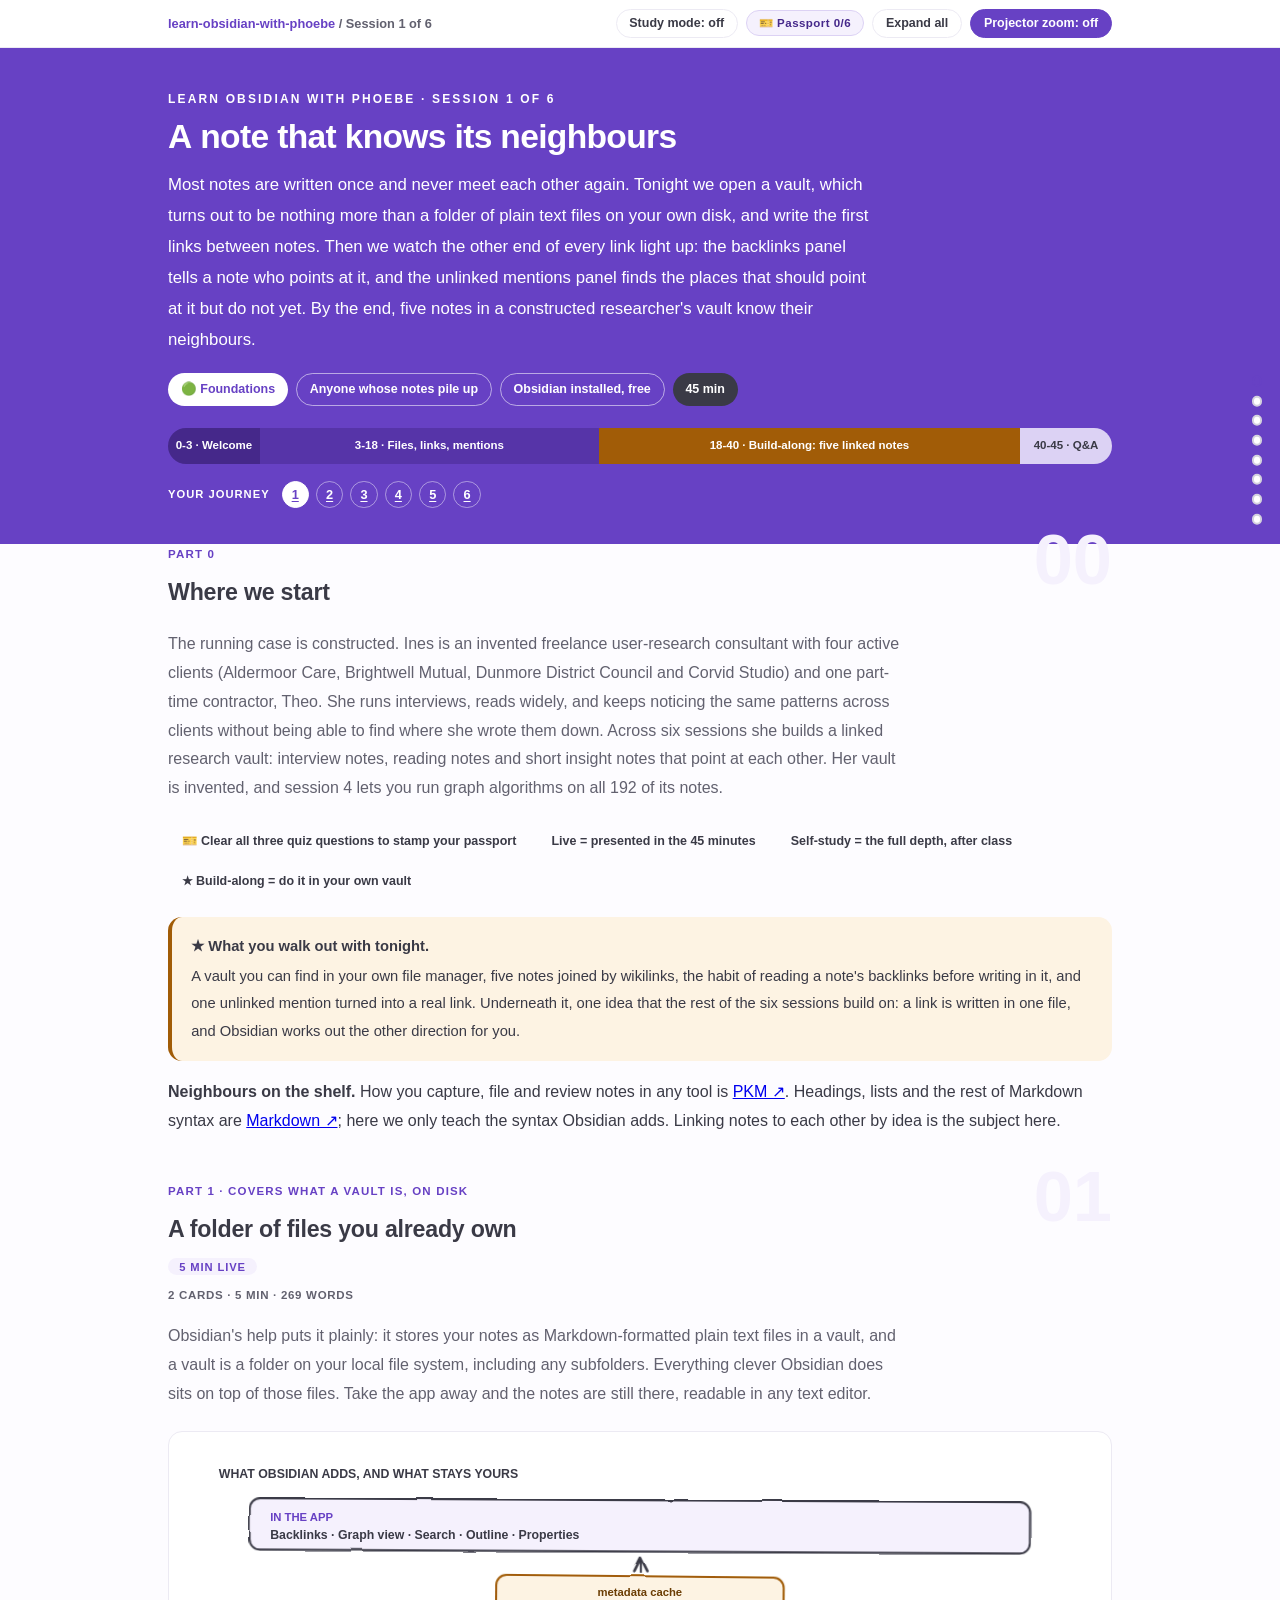
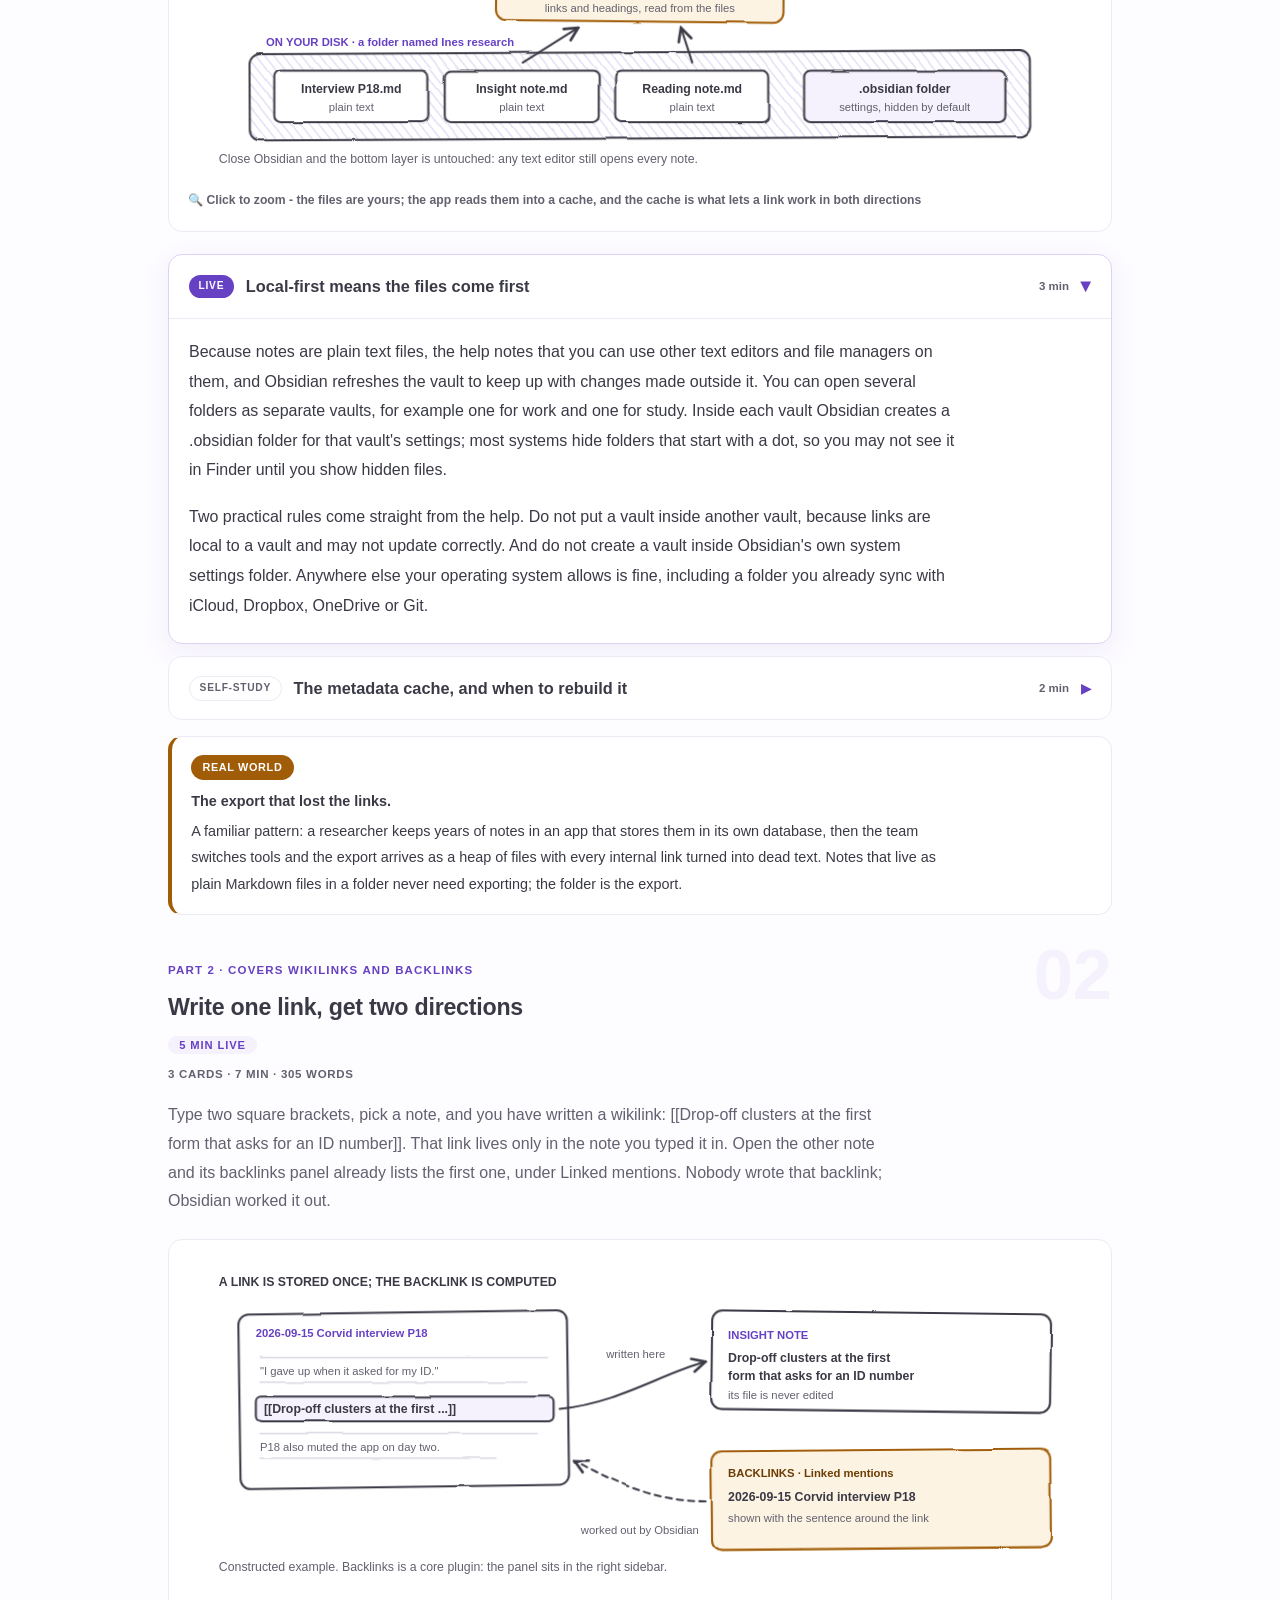
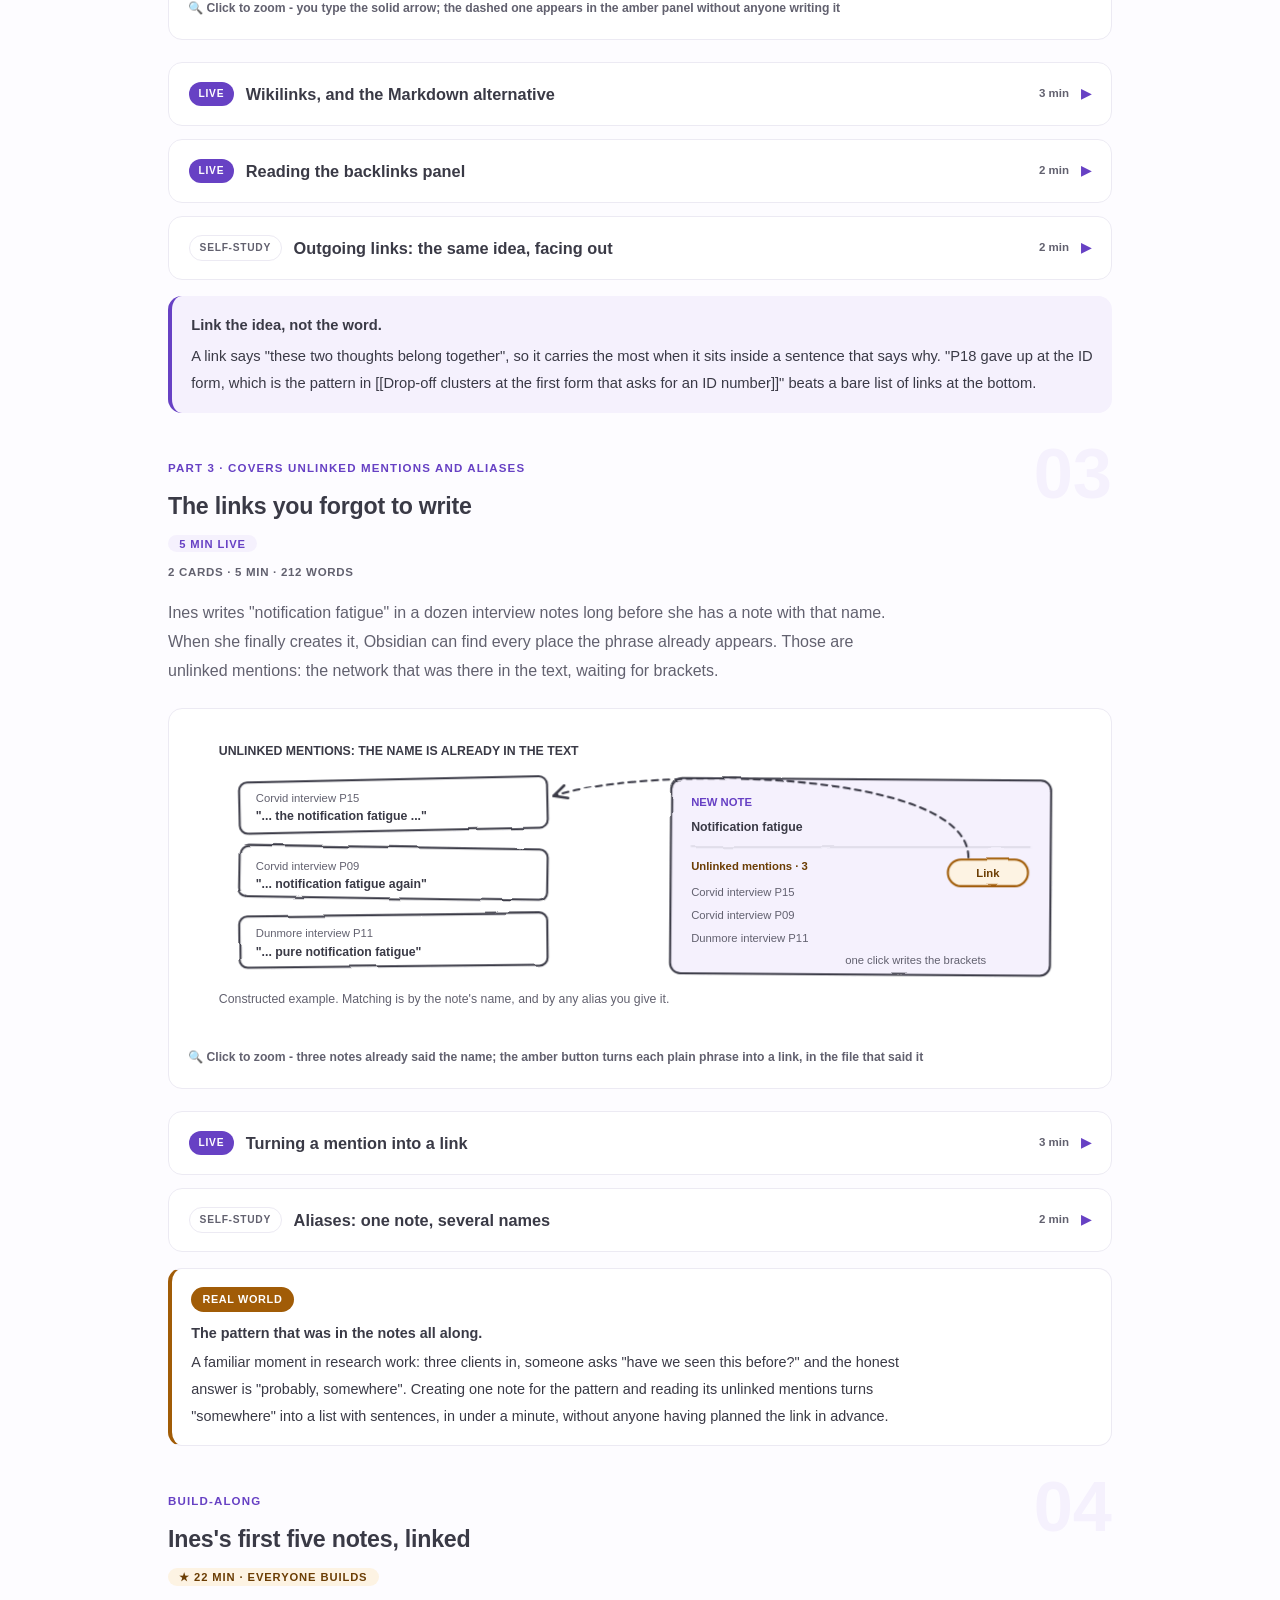
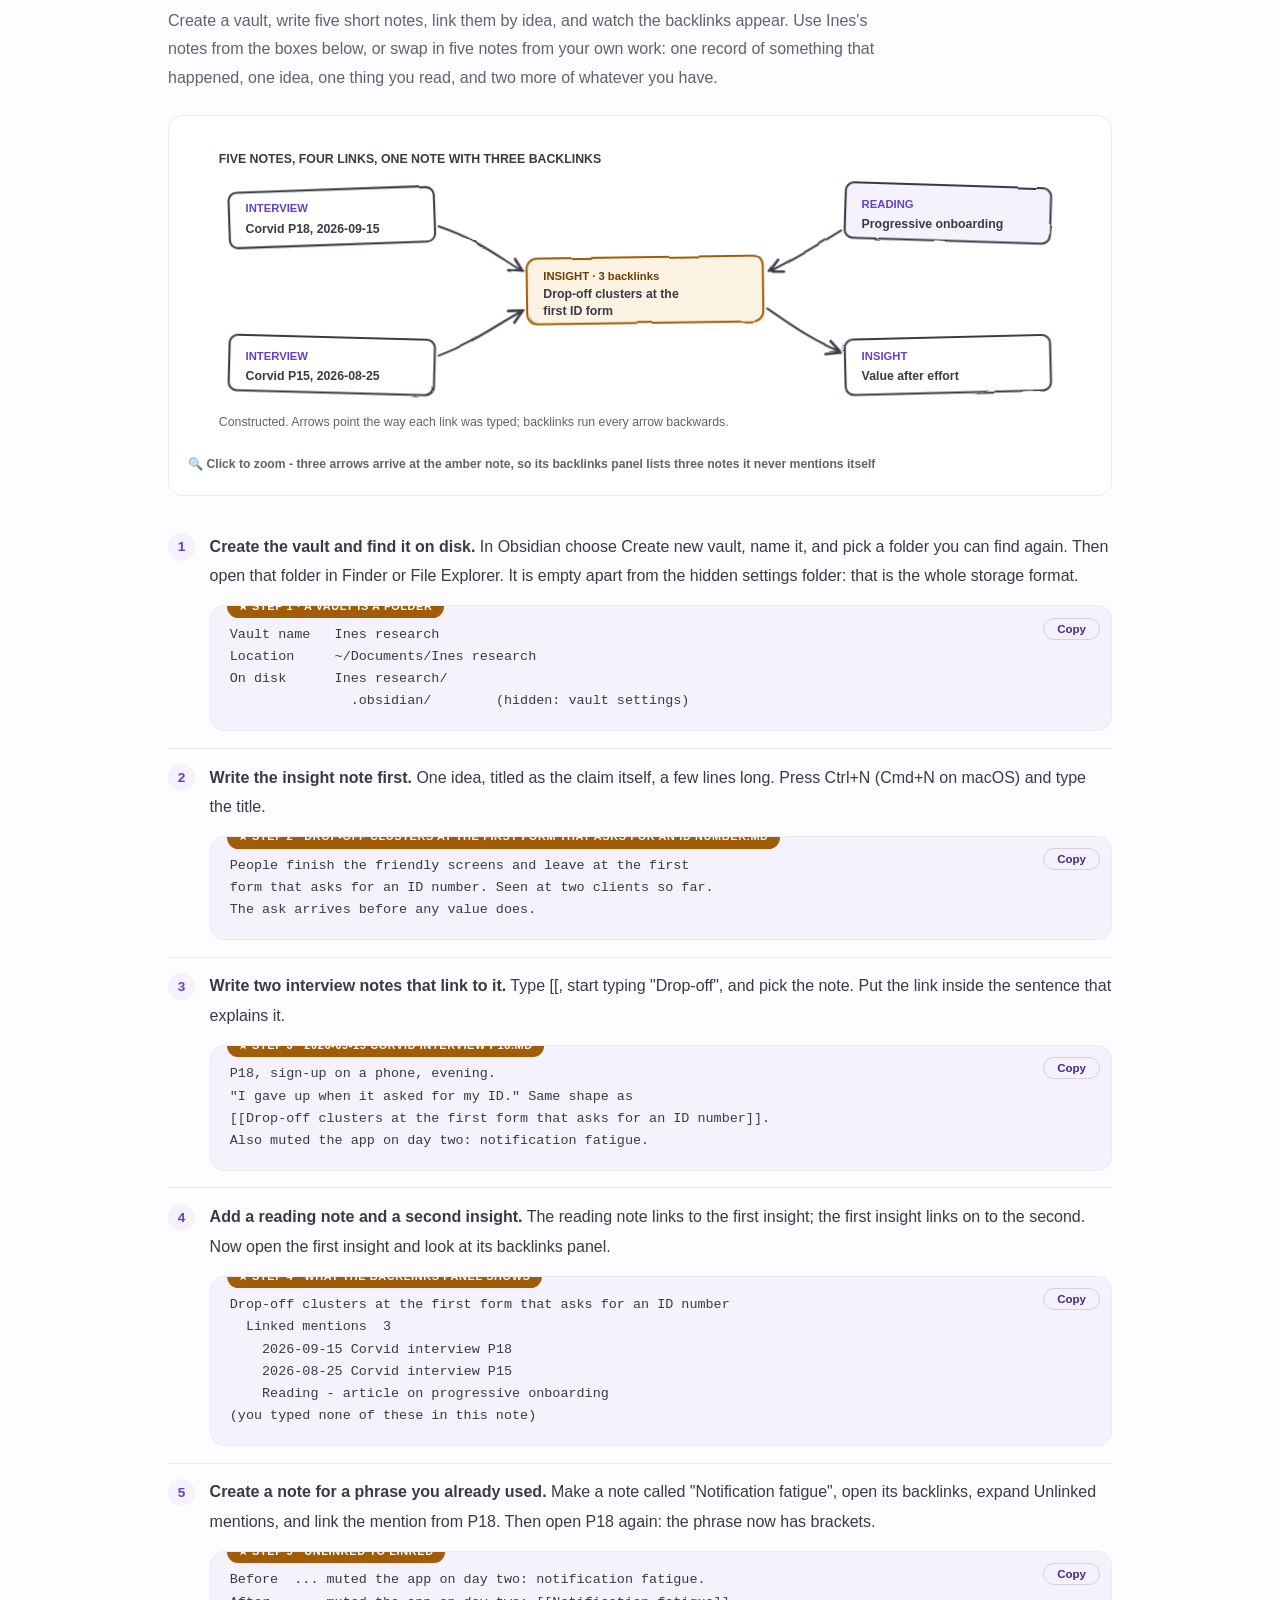
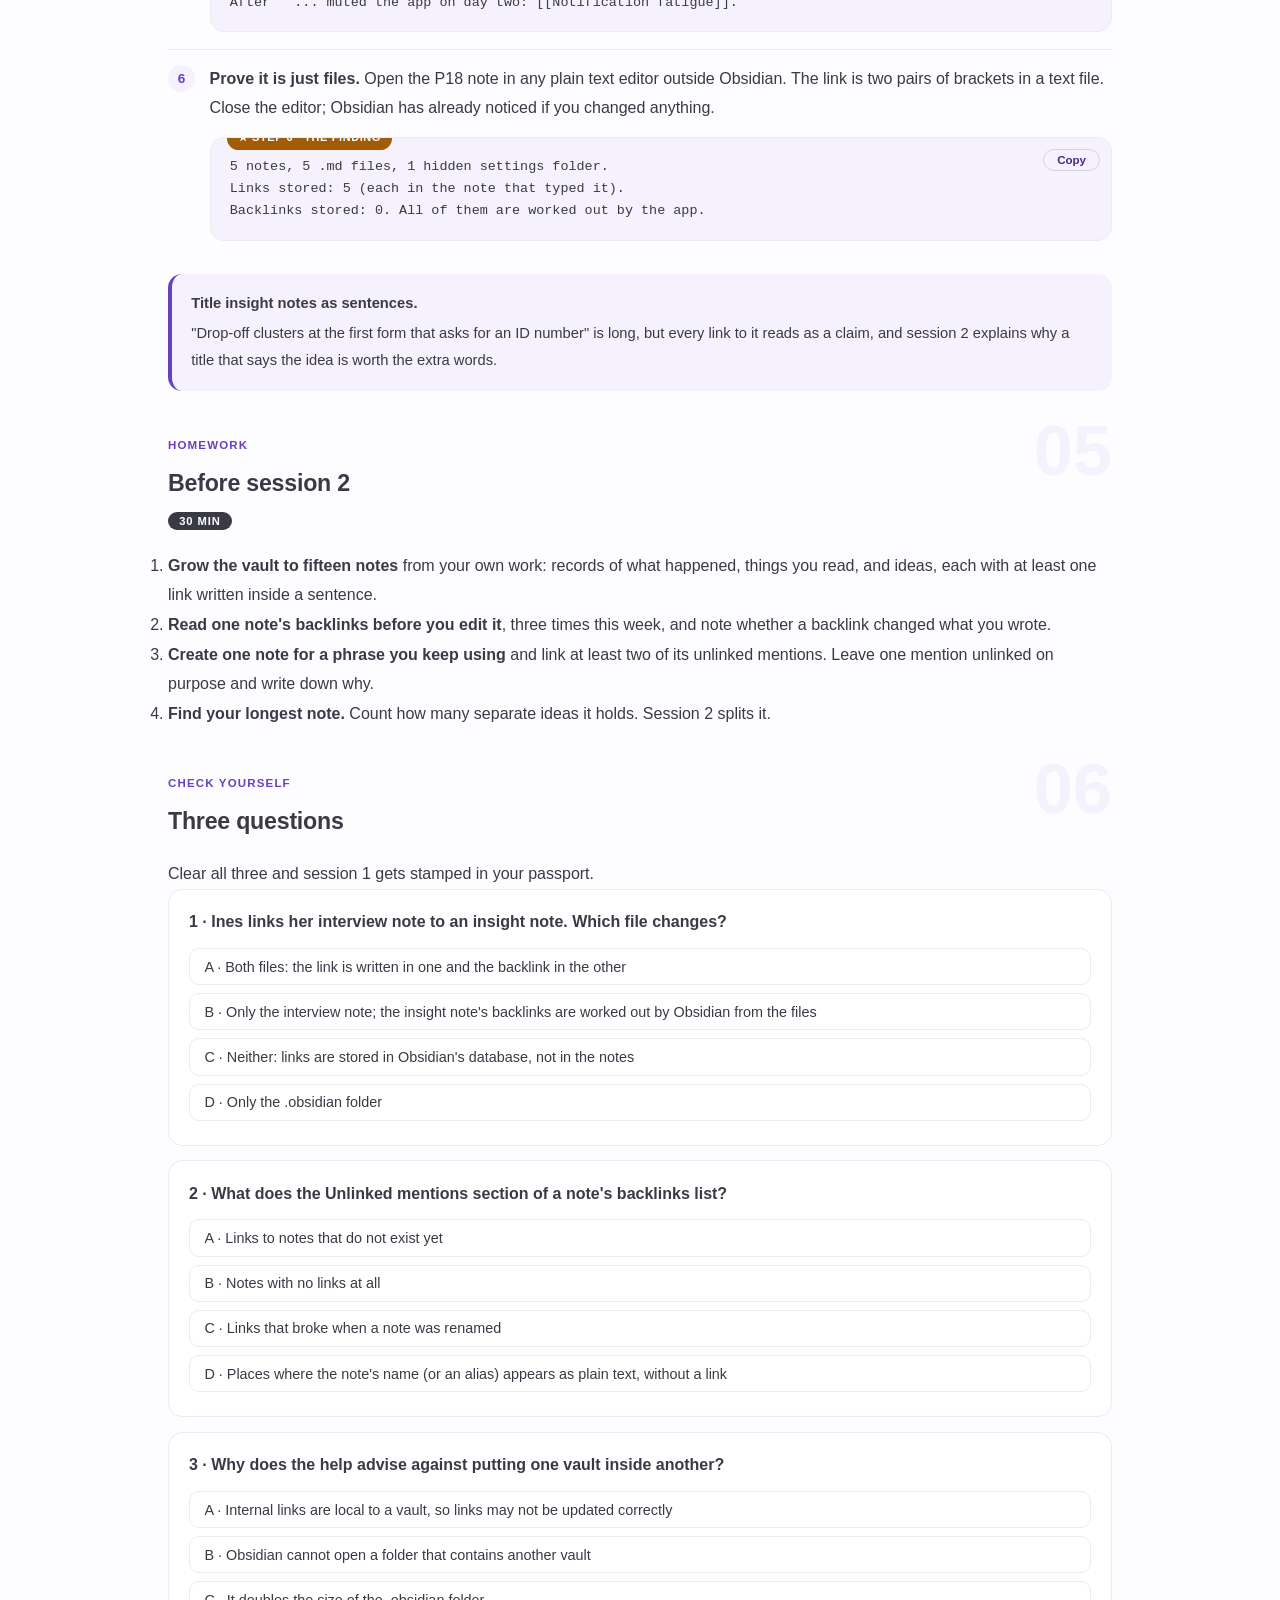
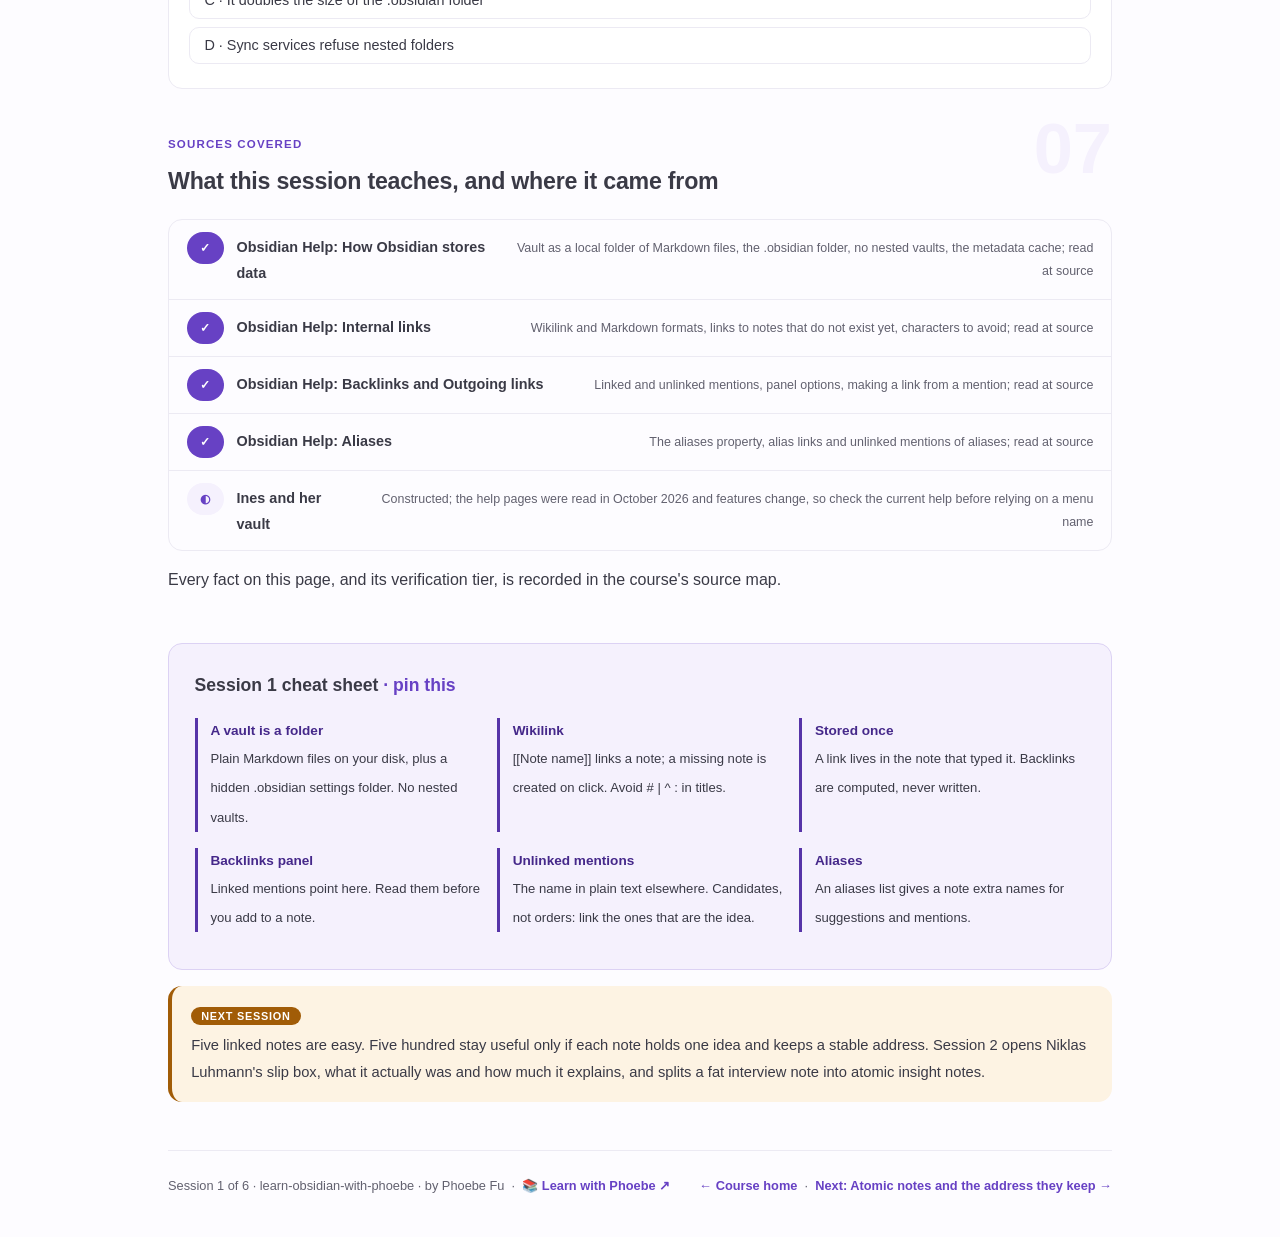
==== commit 2ac6b254: "Light surfaces everywhere: lightbox, cheat panel, code boxes; contrast and phone-width fixes Every d" ====
--- a/courses/01-a-note-that-knows-its-neighbours.html
+++ b/courses/01-a-note-that-knows-its-neighbours.html
@@ -19,7 +19,7 @@
 <meta name="twitter:image" content="https://phoebefu6.github.io/learn-obsidian-with-phoebe/assets/og-cover.png">
 <!-- social:end -->
 <title>Session 1 · A note that knows its neighbours - learn obsidian with phoebe</title>
-<link rel="stylesheet" href="../assets/style.css?v=2">
+<link rel="stylesheet" href="../assets/style.css?v=18">
 </head>
 <body>
 
@@ -510,6 +510,6 @@
 
 </main>
 
-<script src="../assets/app.js?v=2"></script>
+<script src="../assets/app.js?v=18"></script>
 </body>
 </html>
--- a/assets/style.css
+++ b/assets/style.css
@@ -19,7 +19,7 @@
   --amber-ink: #6B3D04;
   --amber-50: #FDF3E3;
   --paper: #FDFCFF;
-  --code-bg: #F7F5FC;
+  --code-bg: #F5F1FD;
   --code-ink: #3A3A46;
   --scrim-rgb: 253,252,255;
   --shadow-rgb: 103,65,196;
@@ -241,7 +241,7 @@
 .pill.light { background: var(--indigo-50); color: var(--indigo); }
 .pill.inkpill { background: var(--ink); color: #fff; }
 .pill.amber, .pill.peach { background: var(--amber); color: #fff; }
-.pill.bare { color: var(--faint); }
+.pill.bare { color: var(--muted); }
 
 /* ---------- 4D grid ---------- */
 .grid-2 { display: grid; grid-template-columns: repeat(auto-fit, minmax(15rem, 1fr)); gap: .8rem; margin: .5rem 0 1rem; }
@@ -270,10 +270,11 @@
 table.clean td:first-child { font-weight: 600; }
 
 /* ---------- prompt boxes ---------- */
-.prompt-box {
+.prompt-box{
   position: relative;
-  background: var(--code-bg);
-  color: var(--code-ink);
+  background: #F5F1FD;
+  border: 1px solid #ECEAF3;
+  color: #3A3A46;
   border-radius: var(--radius);
   padding: 1.1rem 1.2rem;
   margin: 1rem 0 1.2rem;
@@ -283,12 +284,12 @@
   white-space: pre-wrap;
   word-break: break-word;
 }
-.prompt-box .label {
+.prompt-box .label{
   position: absolute;
   top: -0.7rem;
   left: 1rem;
-  background: var(--indigo);
-  color: #fff;
+  background: #6741C4;
+  color: #FFFFFF;
   font-family: "Inter", -apple-system, sans-serif;
   font-size: .68rem;
   font-weight: 700;
@@ -299,7 +300,7 @@
 }
 .prompt-box.bad .label { background: var(--faint); color: var(--ink); }
 .prompt-box.good .label { background: var(--amber); color: #fff; }
-.copy-btn {
+.copy-btn{
   position: absolute;
   top: .7rem;
   right: .7rem;
@@ -409,7 +410,7 @@
   gap: .4rem;
 }
 
-.lightbox {
+.lightbox{
   position: fixed;
   inset: 0;
   z-index: 100;
@@ -421,8 +422,10 @@
   cursor: zoom-out;
 }
 .lightbox.open { display: flex; }
-.lightbox .inner {
+.lightbox .inner{
   background: #fff;
+  border: 1px solid #ECEAF3;
+  box-shadow: 0 10px 40px rgba(58,58,70,.14);
   border-radius: var(--radius);
   padding: 2rem;
   max-width: 94vw;
@@ -430,7 +433,7 @@
   overflow: auto;
 }
 .lightbox .inner svg, .lightbox .inner img { width: min(88vw, 70rem); height: auto; }
-.lightbox .close-hint {
+.lightbox .close-hint{
   position: fixed;
   top: 1rem; right: 1.4rem;
   color: var(--ink);
@@ -455,7 +458,7 @@
 .covered-row .note { margin-left: auto; color: var(--muted); font-size: .78rem; text-align: right; }
 
 /* ---------- cheat sheet footer ---------- */
-.cheat {
+.cheat{
   background: var(--indigo-50);
   color: var(--ink);
   border: 1px solid var(--indigo-soft);
@@ -1162,7 +1165,7 @@
   transition: all .18s ease;
 }
 .pp-stamp:hover { border-color: var(--indigo-soft); }
-.pp-stamp i { font-size: 1.3rem; font-style: normal; opacity: .7; color: var(--ink); }
+.pp-stamp i { font-size: 1.3rem; font-style: normal; opacity: 1; color: var(--ink); }
 .pp-stamp b { font: 800 0.7rem Inter, sans-serif; }
 .pp-stamp.got {
   border-style: solid; border-color: var(--indigo);
@@ -1314,3 +1317,28 @@
 .lb-table tr.is-pass td:nth-child(4) { color: var(--indigo-deep); font-weight: 800; }
 .lb-table tr.is-miss td:nth-child(4) { color: #991B1B; font-weight: 800; }
 .lb-honest { font-size: .8rem; color: var(--muted); margin-top: 10px; }
+
+/* layout-patch-3: phone-width overflow (2026-10-10) */
+.sql-bar { flex-wrap: wrap; }
+@media (max-width: 480px) {
+  .covered-row { flex-wrap: wrap; }
+  .covered-row .note { margin-left: 0; text-align: left; flex-basis: 100%; }
+  details.card summary { flex-wrap: wrap; }
+  details.card summary .mini { white-space: normal; }
+  .wk, .sqlbox, .prompt-box, pre { max-width: 100%; overflow-x: auto; }
+  .mono, code, strong, .note { overflow-wrap: anywhere; }
+  select, input[type=range], label { max-width: 100%; }
+  canvas, svg, img { max-width: 100%; height: auto; }
+  .tree-kids, .tree-node-wrap, .tree-node, .rb-night, .al-row, .gd-field, .tl-row, .sl-row { max-width: 100%; overflow-x: auto; }
+  .tl-cols, .sl-cols, .bb-cols, .ev-cols, [class$="-cols"] { grid-template-columns: 1fr !important; display: grid; }
+  .tl-cols > *, .sl-cols > *, [class$="-cols"] > * { min-width: 0; max-width: 100%; }
+  .mono { white-space: normal; }
+  .er-w, .bb-lab, .tl-lev, .sl-lev { max-width: 100%; white-space: normal; }
+}
+/* contrast-patch-2b */
+.cheat a { color: var(--indigo-deep, var(--ink)); }
+.chip.audience { background: transparent; border-color: rgba(255,255,255,.55); }
+.masthead a, .masthead .sub a { color: #fff; text-decoration: underline; text-underline-offset: 2px; }
+.prompt-box b, .prompt-box strong { color: var(--indigo-deep, var(--ink)); }
+.prompt-box span, .prompt-box em, .prompt-box i { color: inherit; }
+.pp-stamp i { color: var(--ink); }
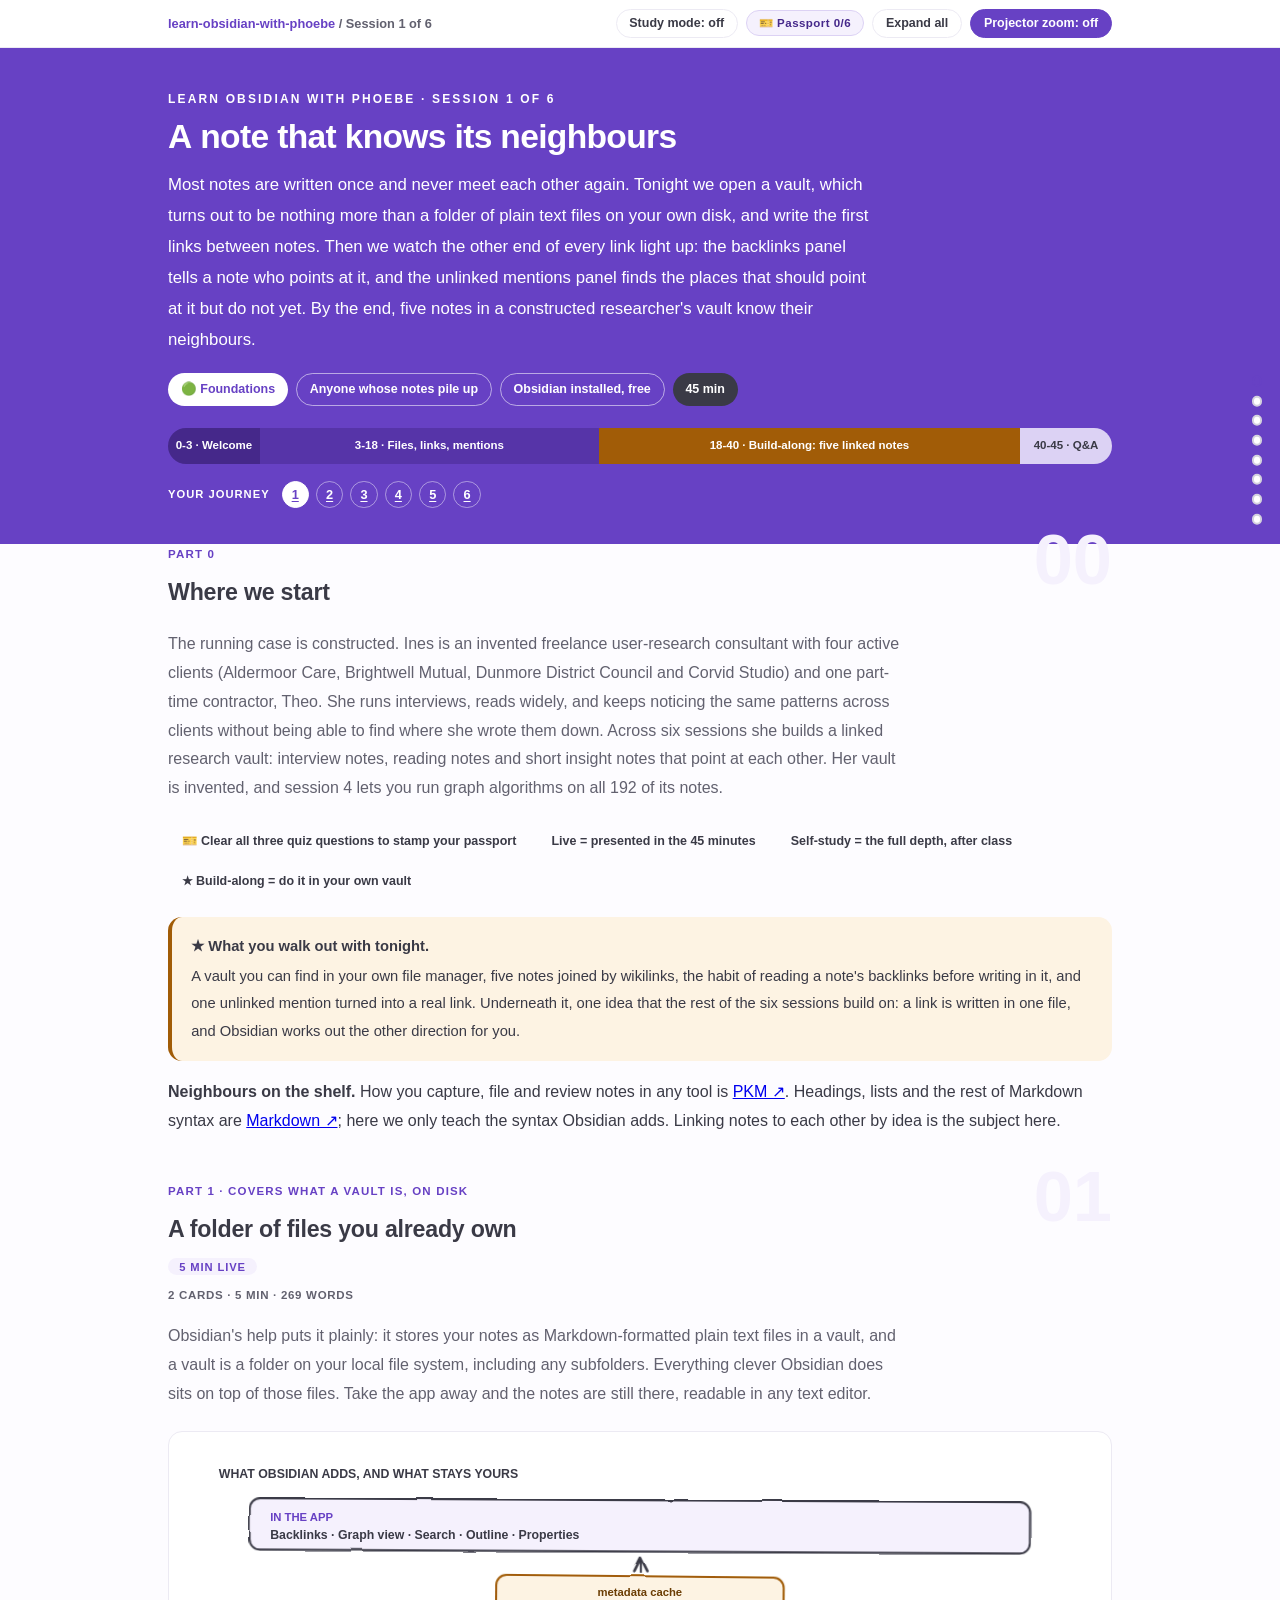
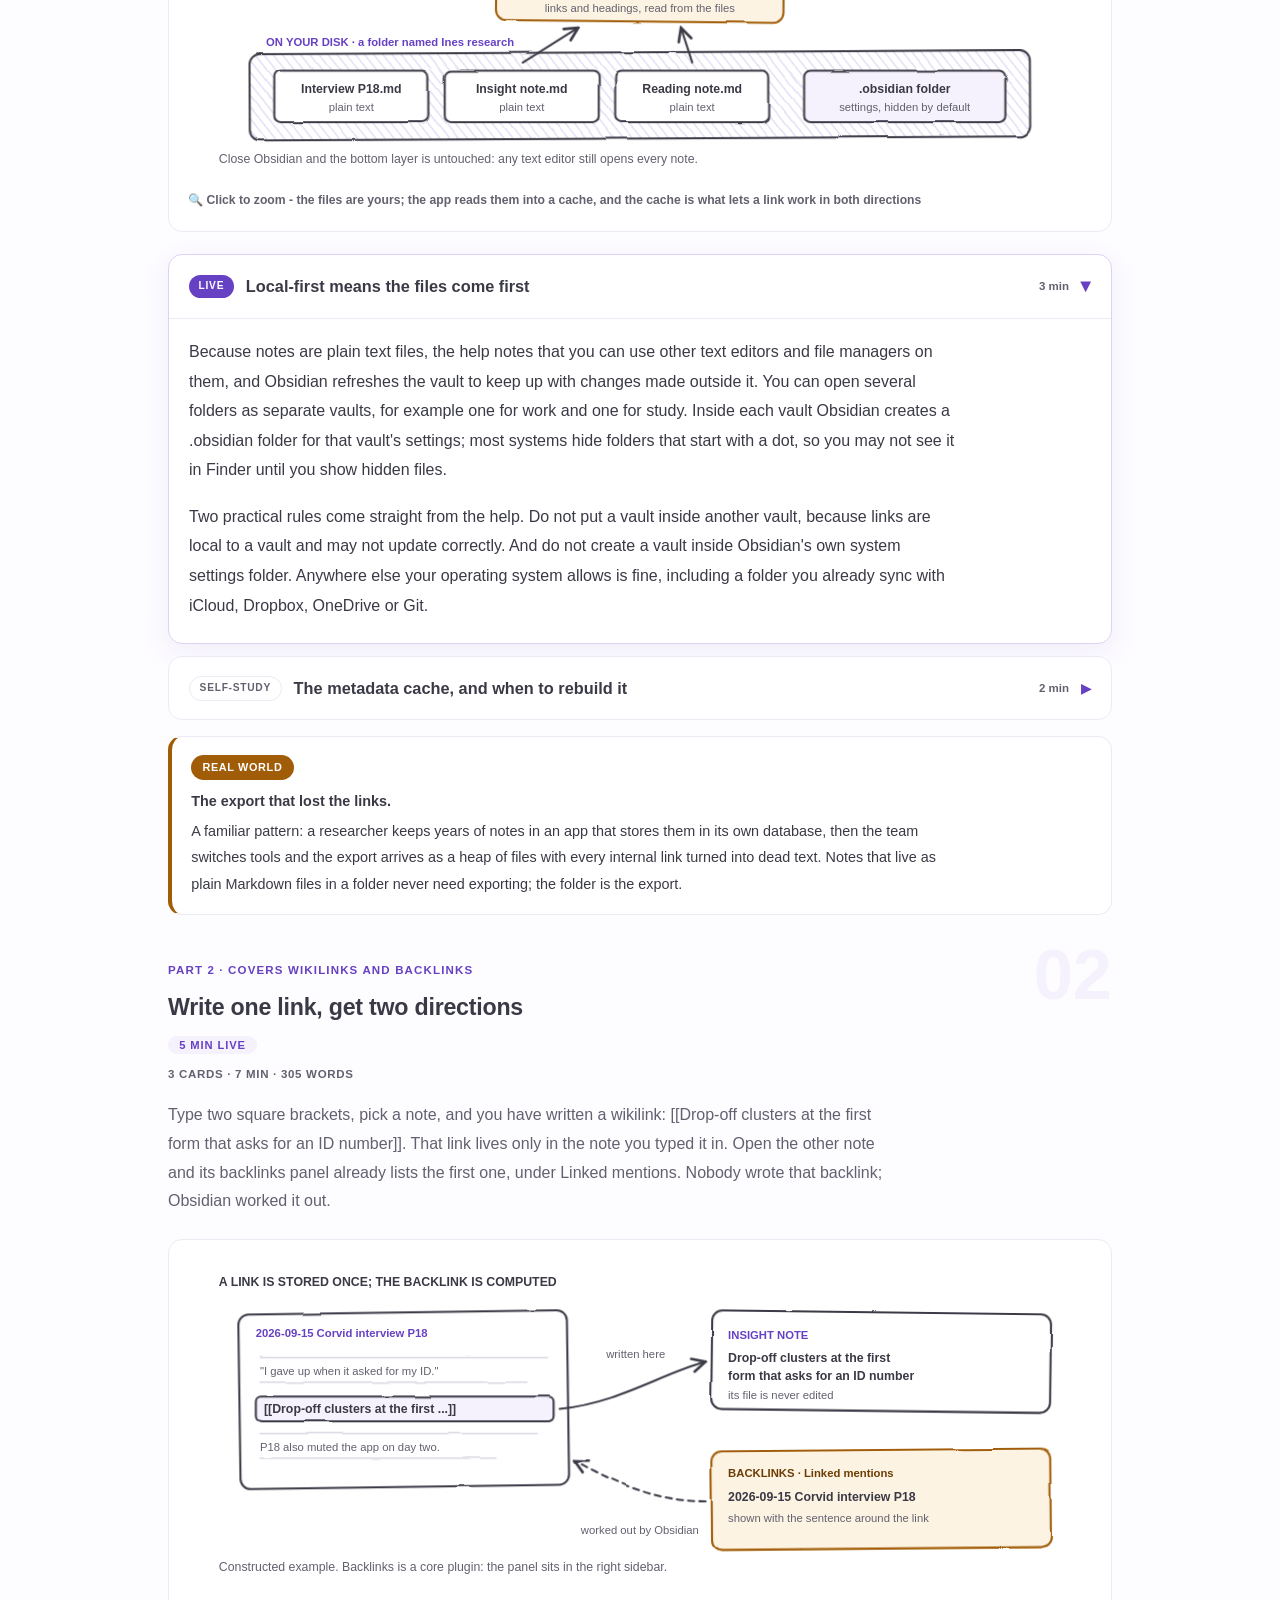
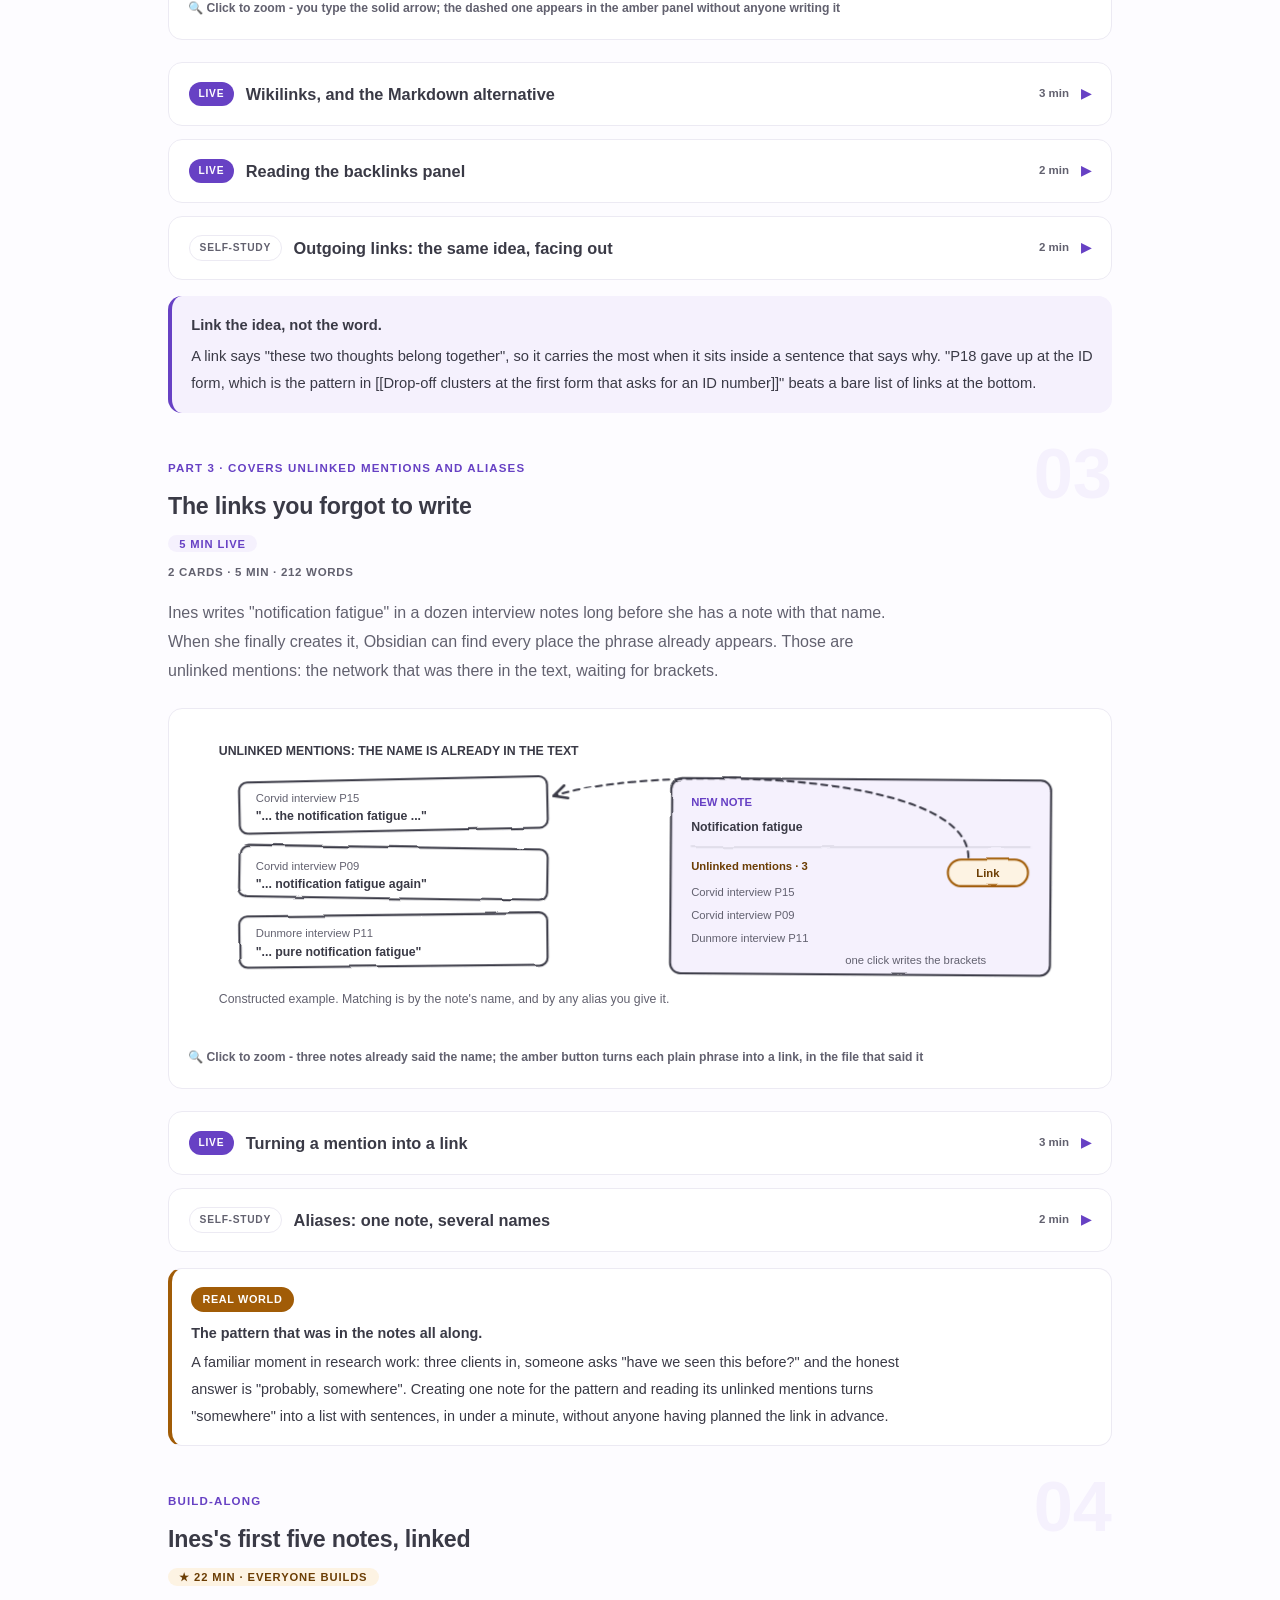
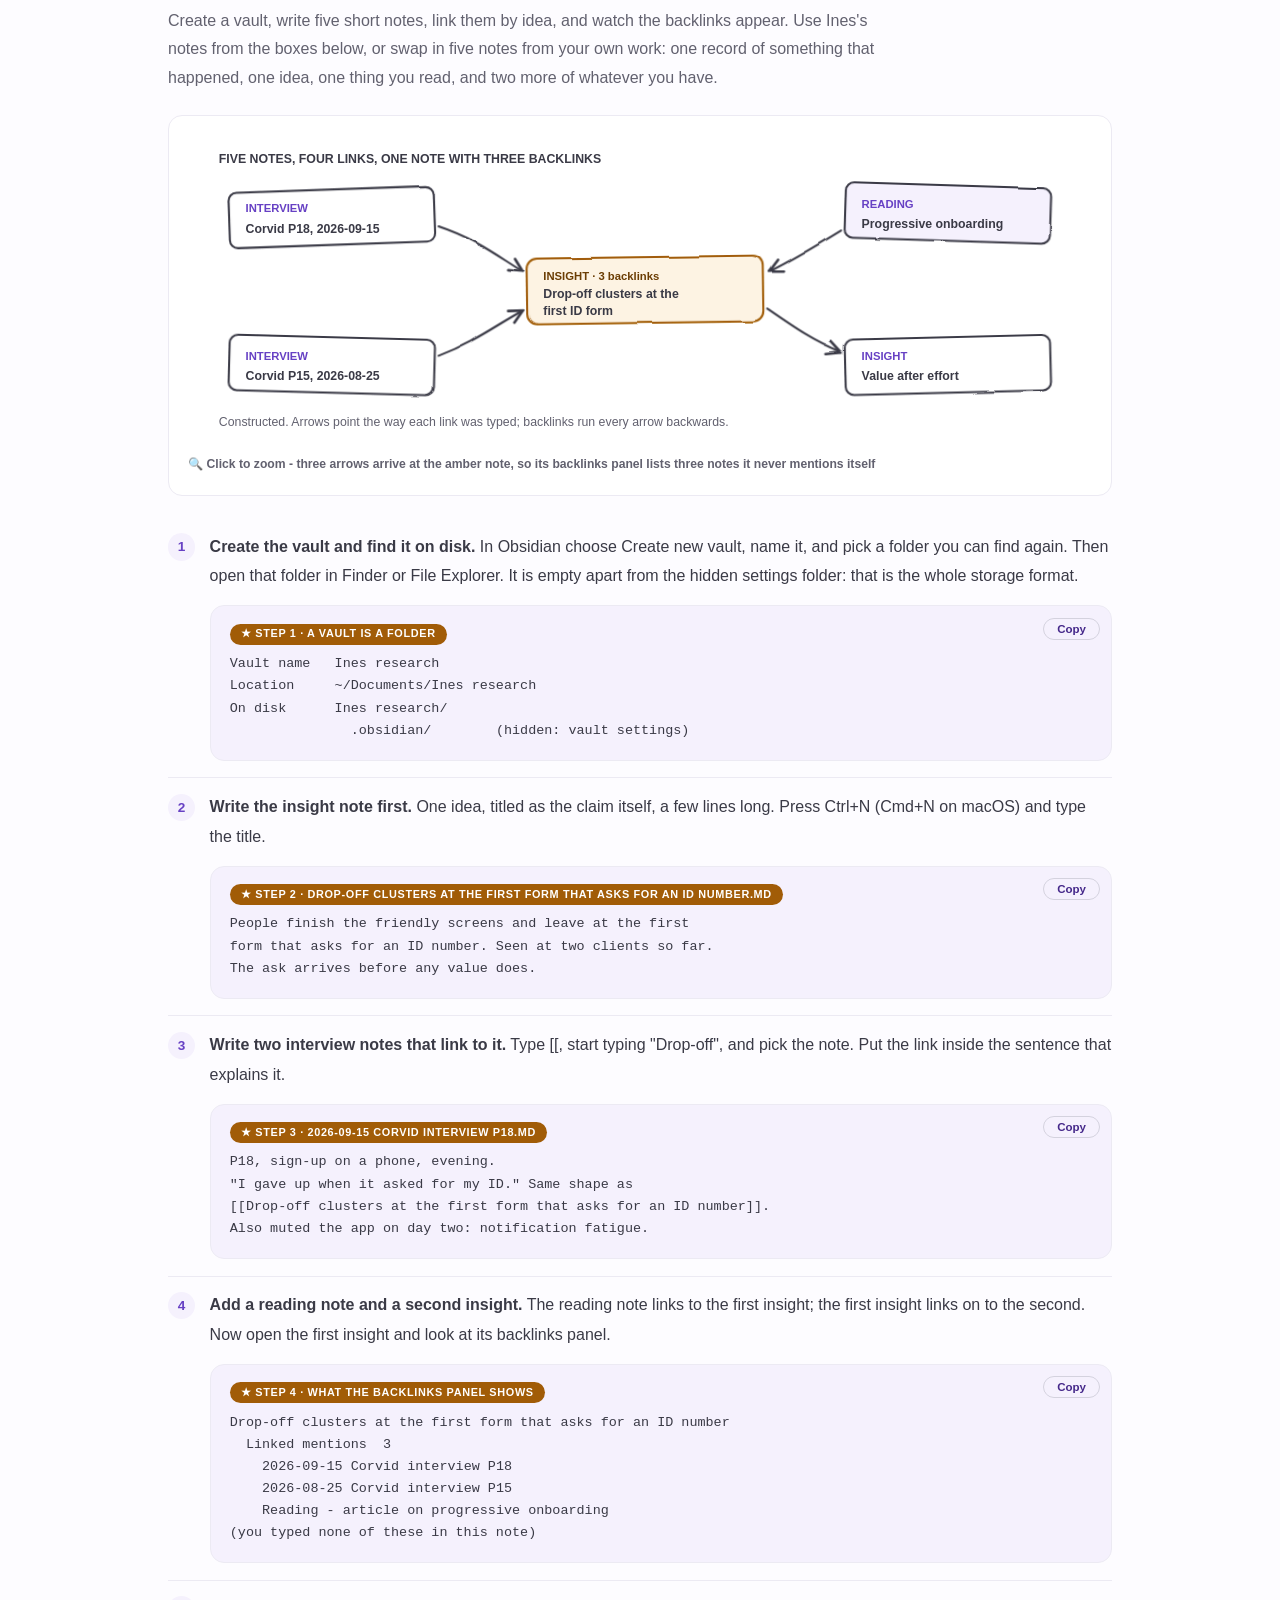
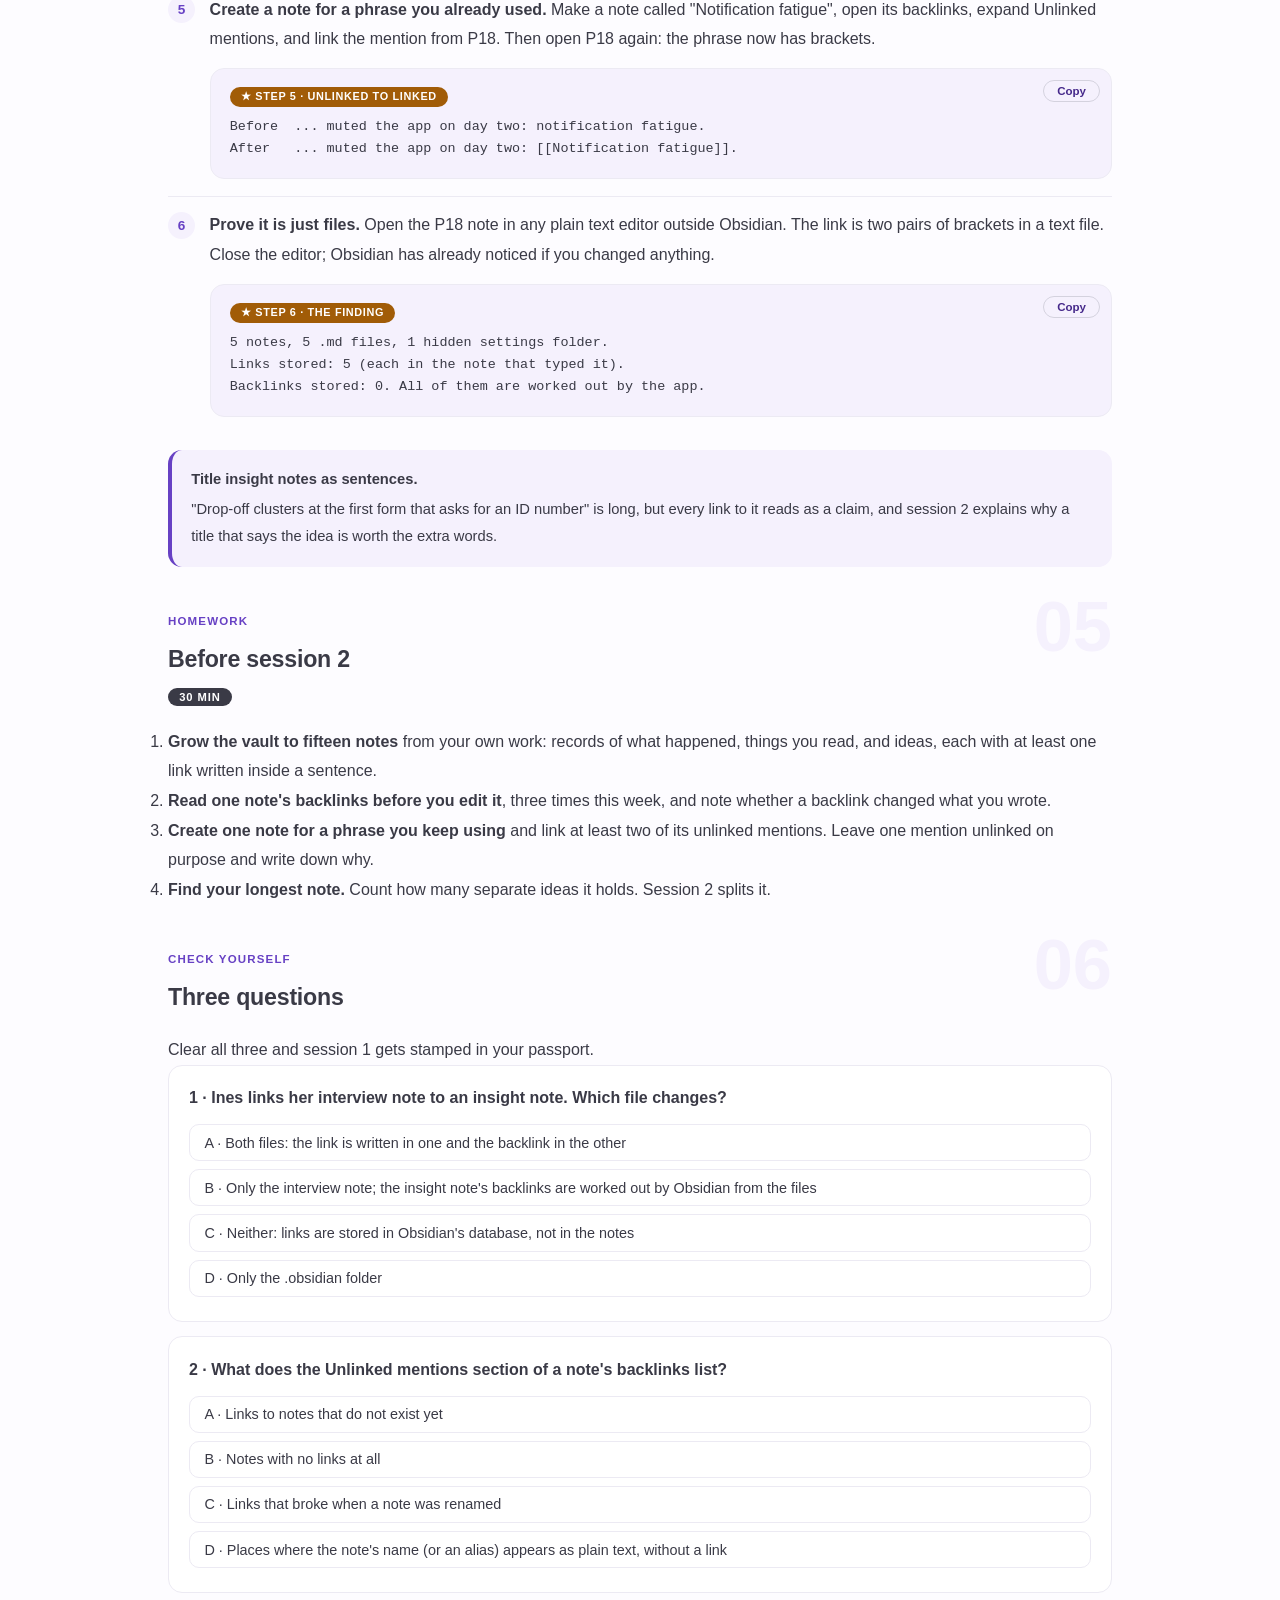
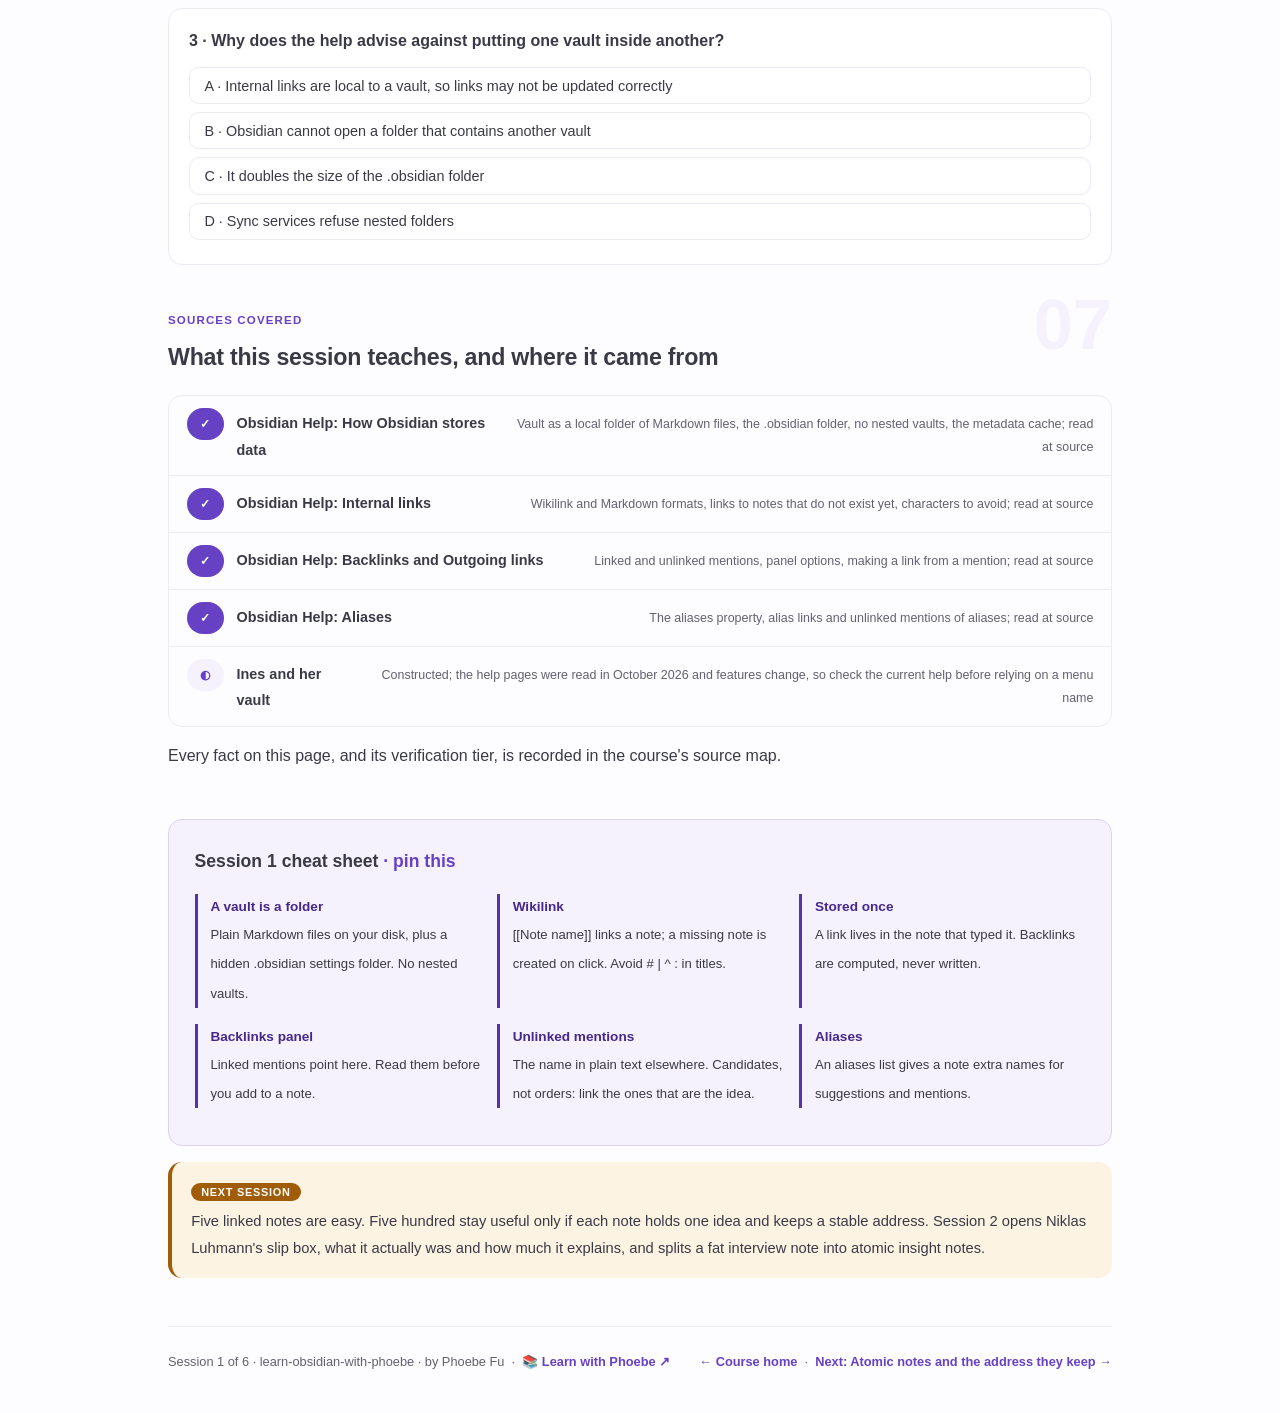
==== commit 9b8b5e4f: "Prompt-box label inside the box: overflow no longer cuts it in half The label hung 0.7rem above the " ====
--- a/courses/01-a-note-that-knows-its-neighbours.html
+++ b/courses/01-a-note-that-knows-its-neighbours.html
@@ -19,7 +19,7 @@
 <meta name="twitter:image" content="https://phoebefu6.github.io/learn-obsidian-with-phoebe/assets/og-cover.png">
 <!-- social:end -->
 <title>Session 1 · A note that knows its neighbours - learn obsidian with phoebe</title>
-<link rel="stylesheet" href="../assets/style.css?v=18">
+<link rel="stylesheet" href="../assets/style.css?v=19">
 </head>
 <body>
 
--- a/assets/style.css
+++ b/assets/style.css
@@ -1342,3 +1342,8 @@
 .prompt-box b, .prompt-box strong { color: var(--indigo-deep, var(--ink)); }
 .prompt-box span, .prompt-box em, .prompt-box i { color: inherit; }
 .pp-stamp i { color: var(--ink); }
+
+/* Prompt-box label sits inside the box (2026-10-12). Hanging it 0.7rem above the edge let any
+   overflow:auto parent cut it in half; in normal flow nothing can clip it. The right margin
+   keeps it clear of the Copy button; long labels wrap instead of running under it. */
+.prompt-box > .label{ position: static; display: table; margin: 0 5.2rem .55rem 0; white-space: normal; line-height: 1.45; }
